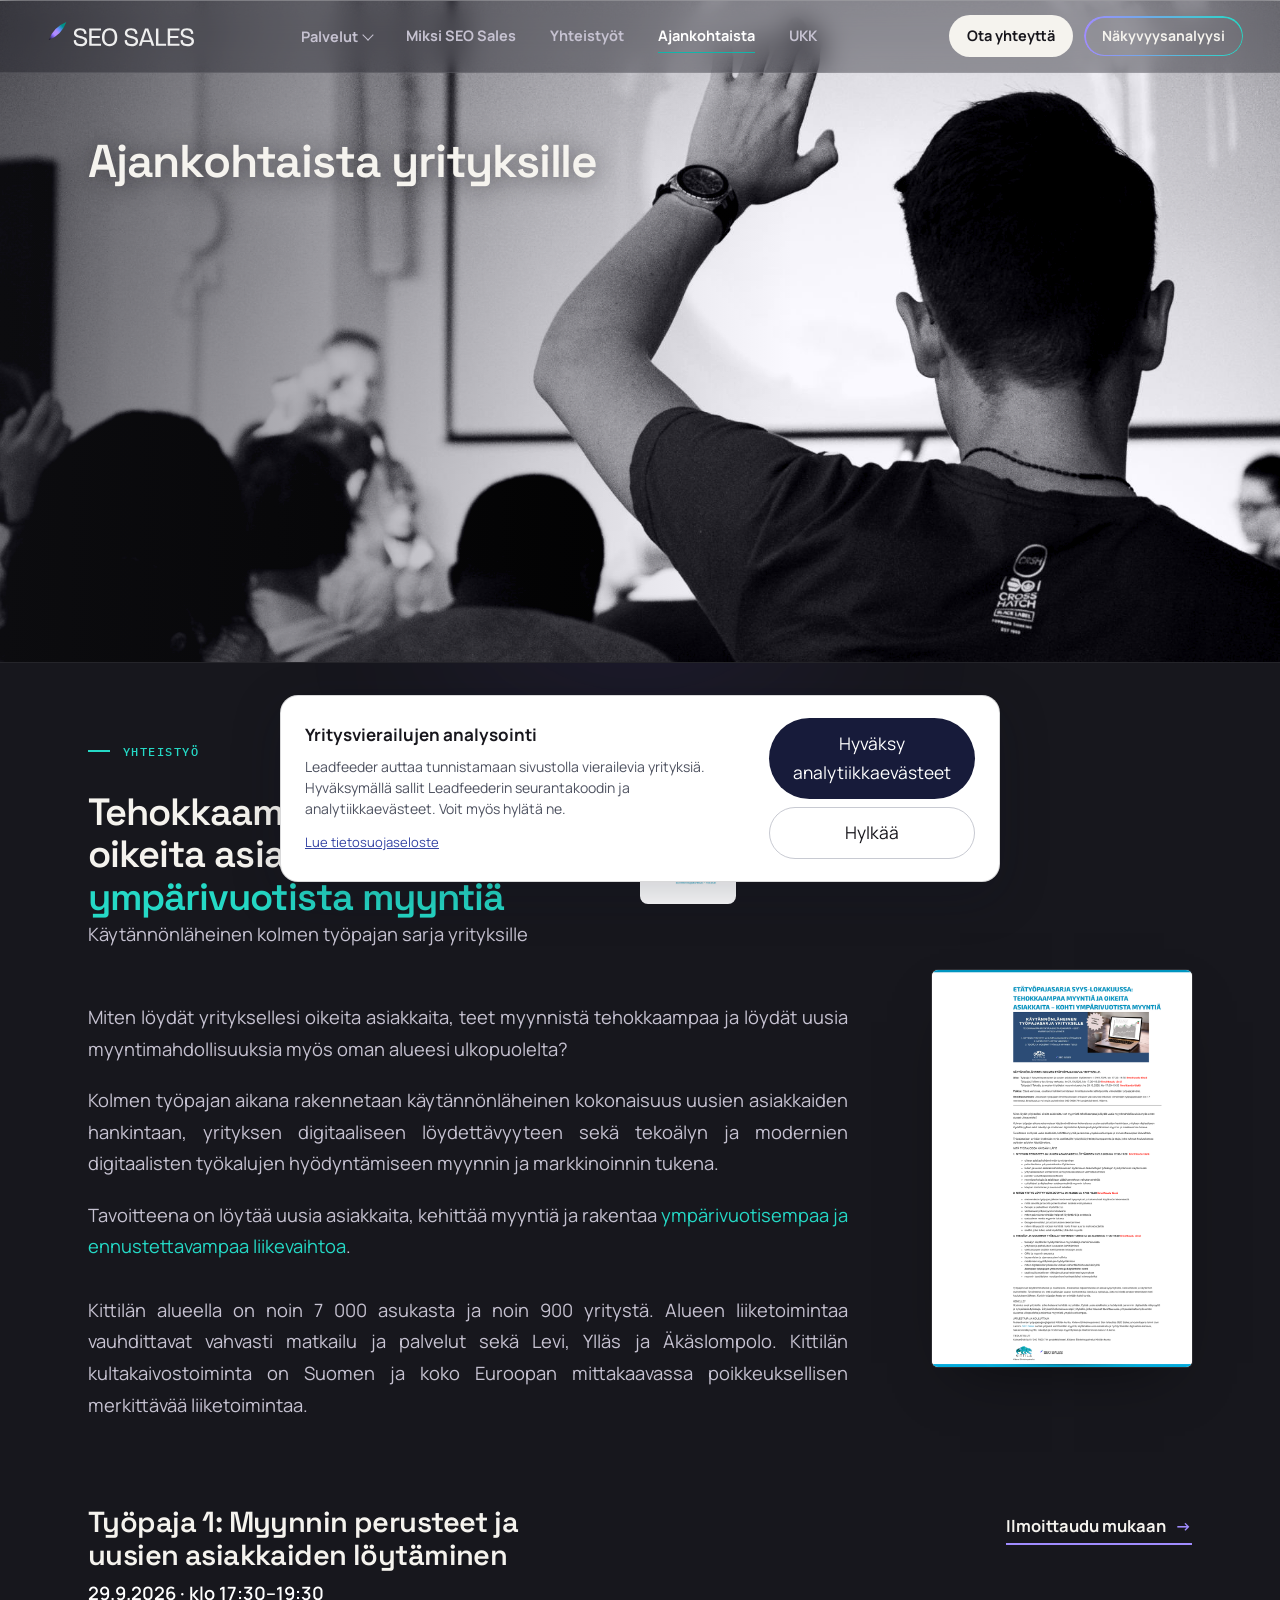
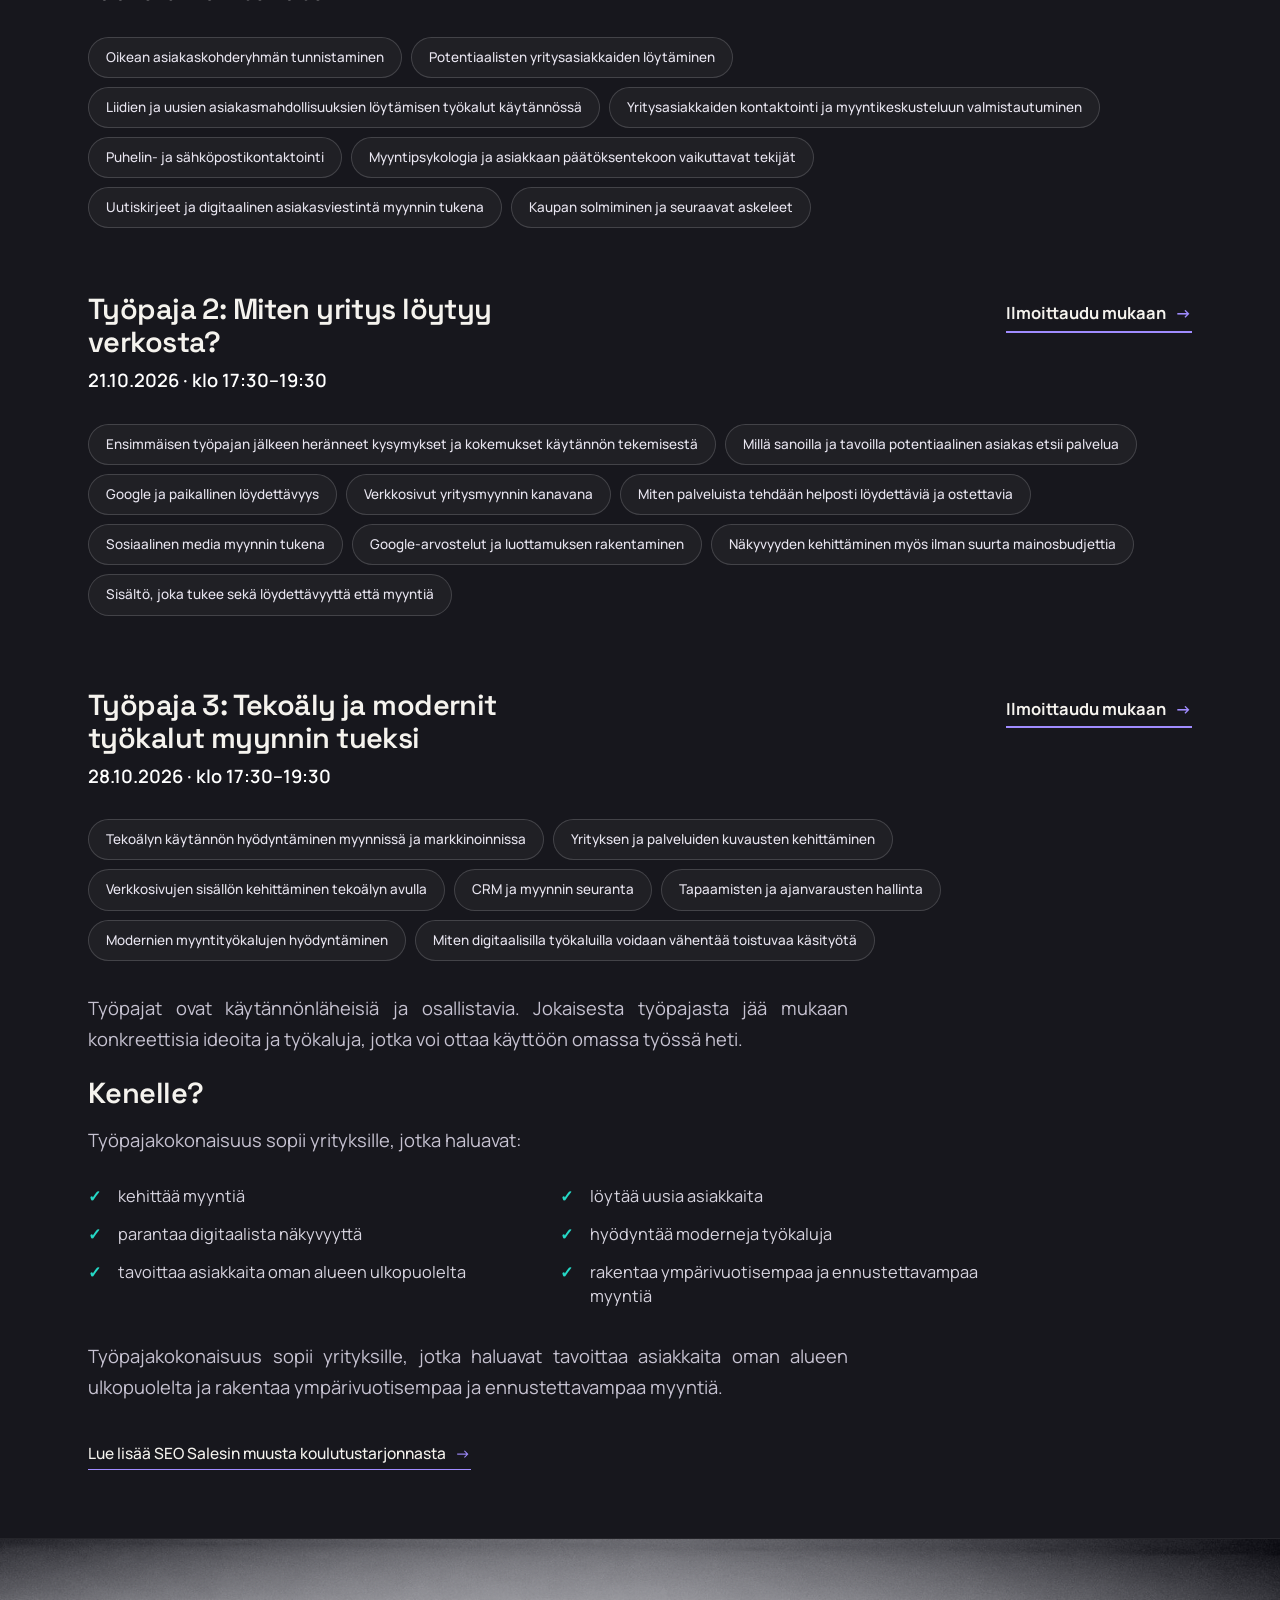
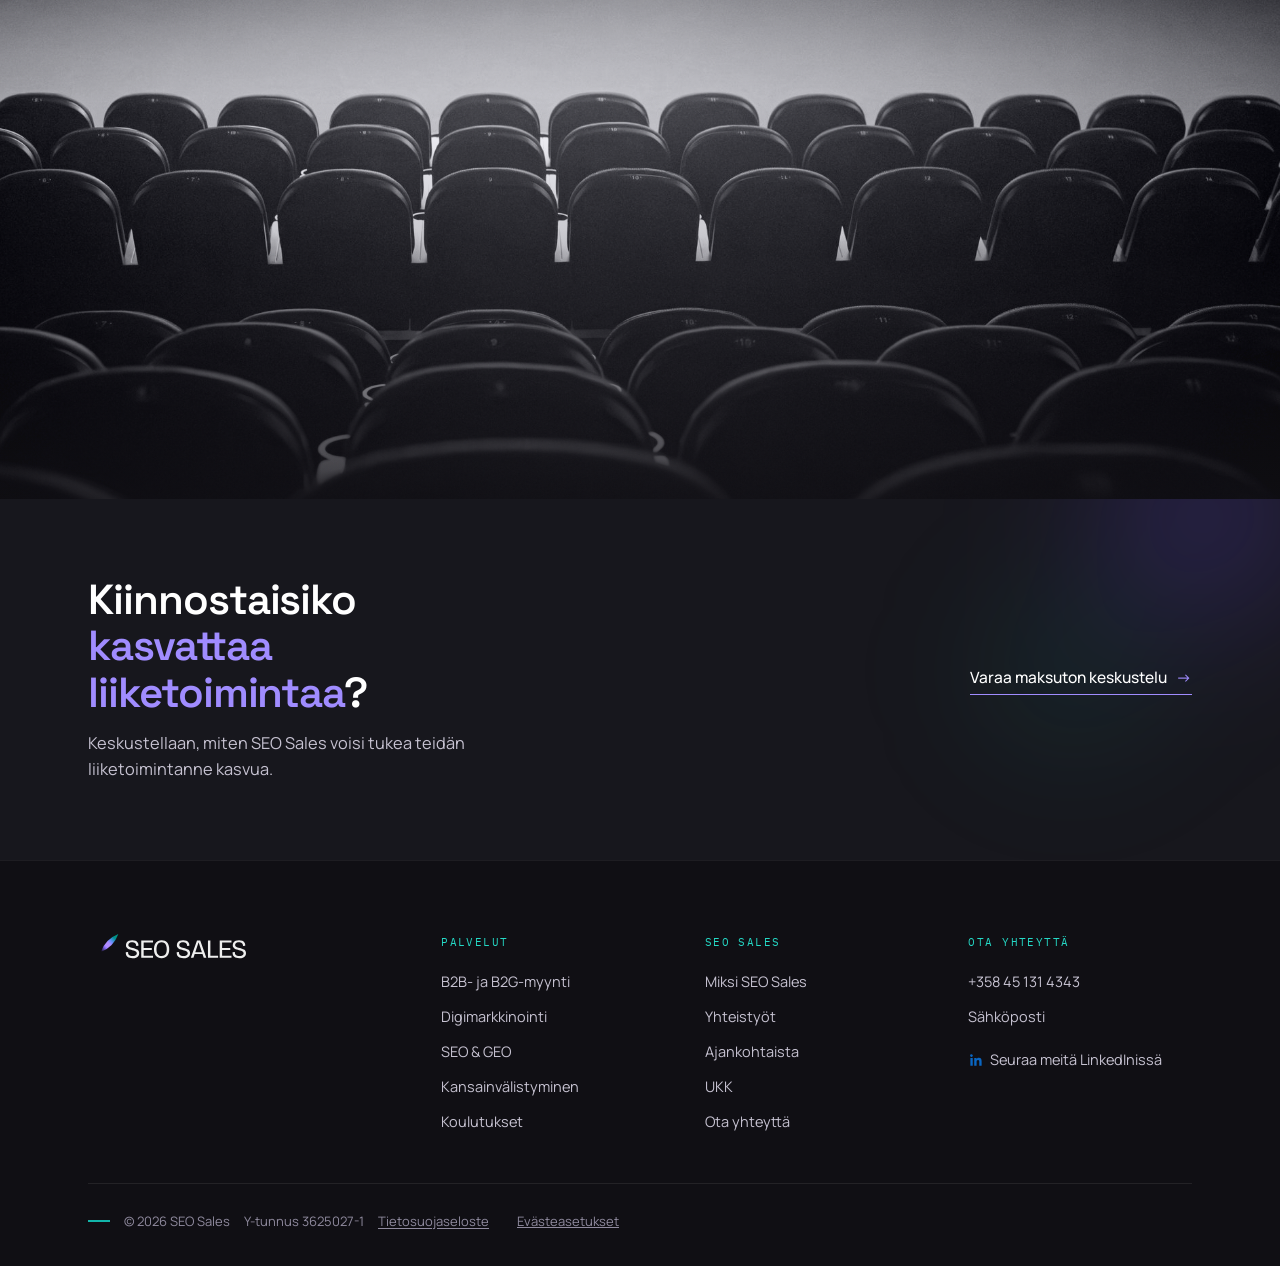
==== ajankohtaista.html @ 5c956f6f "Add Leadfeeder tracking with consent" ====
<!DOCTYPE html>
<html lang="fi">
<head>
<meta charset="UTF-8">
<meta name="trustpilot-one-time-domain-verification-id" content="46264626-d55d-4eb8-880e-04349c40adad"/>
<script async defer src="https://nalloo.com/nalloo.min.js" data-key="6ddf0916e34a0e8b49f6c13c5ade7e4a"></script>
<script async src="https://www.googletagmanager.com/gtag/js?id=G-SJ32DQMVRD"></script>
<script>
  window.dataLayer = window.dataLayer || [];
  function gtag(){dataLayer.push(arguments);}
  gtag('js', new Date());
  gtag('config', 'G-SJ32DQMVRD');
</script>
<meta name="viewport" content="width=device-width, initial-scale=1.0">
<title>Ajankohtaista yrityksille | SEO Sales</title>
<meta name="description" content="Ajankohtaista yrityksille: SEO Salesin koulutukset, yhteistyöt, tapahtumat ja muut yritysten myyntiin ja kasvuun liittyvät aiheet.">
<link rel="canonical" href="https://seosales.fi/ajankohtaista.html">
<link rel="icon" type="image/svg+xml" href="favicon.svg">
<meta property="og:type" content="website">
<meta property="og:site_name" content="SEO Sales">
<meta property="og:locale" content="fi_FI">
<meta property="og:title" content="Ajankohtaista yrityksille | SEO Sales">
<meta property="og:description" content="Ajankohtaista yrityksille: SEO Salesin koulutukset, yhteistyöt, tapahtumat ja muut yritysten myyntiin ja kasvuun liittyvät aiheet.">
<meta property="og:url" content="https://seosales.fi/ajankohtaista.html">
<meta property="og:image" content="https://seosales.fi/seo-sales-og-kuva.png">
<meta name="twitter:card" content="summary_large_image">
<meta name="twitter:title" content="Ajankohtaista yrityksille | SEO Sales">
<meta name="twitter:description" content="Ajankohtaista yrityksille: SEO Salesin koulutukset, yhteistyöt, tapahtumat ja muut yritysten myyntiin ja kasvuun liittyvät aiheet.">
<meta name="twitter:image" content="https://seosales.fi/seo-sales-og-kuva.png">
<script type="application/ld+json">
{"@context":"https://schema.org","@graph":[
{"@type":"ProfessionalService","@id":"https://seosales.fi/#org","name":"SEO Sales","url":"https://seosales.fi/","email":"janio.lammi@gmail.com","telephone":"+358451314343","sameAs":["https://www.linkedin.com/in/lammiconsulting"]},
{"@type":"CollectionPage","url":"https://seosales.fi/ajankohtaista.html","name":"Ajankohtaista"},
{"@type":"BreadcrumbList","itemListElement":[{"@type":"ListItem","position":1,"name":"Etusivu","item":"https://seosales.fi/"},{"@type":"ListItem","position":2,"name":"Ajankohtaista","item":"https://seosales.fi/ajankohtaista.html"}]}
]}
</script>
<link rel="preconnect" href="https://fonts.googleapis.com">
<link rel="preconnect" href="https://fonts.gstatic.com" crossorigin>
<link rel="preload" as="style" href="https://fonts.googleapis.com/css2?family=Space+Grotesk:wght@400;500;600;700&family=Manrope:wght@400;500;600;700&family=IBM+Plex+Mono:wght@400;500&display=swap" onload="this.onload=null;this.rel='stylesheet'">
<noscript><link href="https://fonts.googleapis.com/css2?family=Space+Grotesk:wght@400;500;600;700&family=Manrope:wght@400;500;600;700&family=IBM+Plex+Mono:wght@400;500&display=swap" rel="stylesheet"></noscript>
<link rel="stylesheet" href="styles.css?v=20261022">
<script>document.documentElement.classList.add('js')</script>
</head>
<body class="dark-hero">

<header id="hdr">
  <div class="wrap nav">
    <a href="/" class="logo"><img src="seo-sales-logo.svg" alt="SEO Sales"></a>
    <nav class="nav-links">
      <div class="dropdown">
        <button type="button" aria-haspopup="true">Palvelut <span class="caret" aria-hidden="true"></span></button>
        <div class="dropmenu">
          <a href="b2b-myynti.html">B2B- ja B2G-myynti</a>
          <a href="digimarkkinointi.html">Digimarkkinointi</a>
          <a href="seo-ja-geo.html">SEO &amp; GEO</a>
          <a href="kansainvalistyminen.html">Kansainvälistyminen</a>
          <a href="koulutukset.html">Koulutukset</a>
        </div>
      </div>
      <a href="miksi-seo-sales.html">Miksi SEO Sales</a>
      <a href="yhteistyot.html">Yhteistyöt</a>
      <a href="ajankohtaista.html" class="active">Ajankohtaista</a>
      <a href="ukk.html">UKK</a>
      <a href="yhteys.html">Ota yhteyttä</a>
      <a href="nakyvyysanalyysi.html" class="nav-cta nav-cta--analyysi">Näkyvyysanalyysi</a>
    </nav>
    <button class="menu-btn" aria-label="Valikko" aria-expanded="false"><span></span><span></span><span></span></button>
  </div>
</header>

<section class="hero-band hero-band--full" id="ajankohtaista-hero">
  <div class="band-inner">
    <div class="hero-band-copy">
      <h1 class="reveal d1">Ajankohtaista yrityksille</h1>
    </div>
    <figure class="hero-band-photo reveal d2"><img src="yrityskoulutus.jpg" alt="Ajankohtaista yrityksille — SEO Sales" loading="lazy"></figure>
  </div>
</section>

<section class="svc-body tint" id="kideve">
  <div class="wrap">
    <p class="eyebrow reveal">Yhteistyö</p>
    <div class="kideve-heading-row">
      <div class="kideve-heading-text">
        <h2 class="reveal">Tehokkaampaa myyntiä ja oikeita asiakkaita – kohti <em class="t">ympärivuotista myyntiä</em></h2>
        <p class="reveal intro">Käytännönläheinen kolmen työpajan sarja yrityksille</p>
      </div>
      <a href="https://www.kideve.fi/kideve/ajankohtaista/" target="_blank" rel="noopener"><img src="Kideve_kittila_n_palvelut.jpeg" alt="Kideve Elinkeinopalvelut Kittilä logo" class="kideve-logo-inline"></a>
    </div>
    <div class="kideve-intro-row">
     <div class="kideve-intro-text">
      <p class="reveal mt-32">Miten löydät yrityksellesi oikeita asiakkaita, teet myynnistä tehokkaampaa ja löydät uusia myyntimahdollisuuksia myös oman alueesi ulkopuolelta?</p>
      <p class="reveal">Kolmen työpajan aikana rakennetaan käytännönläheinen kokonaisuus uusien asiakkaiden hankintaan, yrityksen digitaaliseen löydettävyyteen sekä tekoälyn ja modernien digitaalisten työkalujen hyödyntämiseen myynnin ja markkinoinnin tukena.</p>
      <p class="reveal">Tavoitteena on löytää uusia asiakkaita, kehittää myyntiä ja rakentaa <em class="hl t">ympärivuotisempaa ja ennustettavampaa liikevaihtoa</em>.</p>
      <p class="reveal mt-32">Kittilän alueella on noin 7 000 asukasta ja noin 900 yritystä. Alueen liiketoimintaa vauhdittavat vahvasti matkailu ja palvelut sekä Levi, Ylläs ja Äkäslompolo. Kittilän kultakaivostoiminta on Suomen ja koko Euroopan mittakaavassa poikkeuksellisen merkittävää liiketoimintaa.</p>
     </div>
     <figure class="shot kideve-shot reveal">
       <img src="kideve-tyopaja.png" alt="Kideven ja SEO Salesin etätyöpajasarja yrityksille: Tehokkaampaa myyntiä ja oikeita asiakkaita – kohti ympärivuotista myyntiä" loading="lazy" data-zoomable>
     </figure>
    </div>

    <div class="kideve-wp-head reveal pt-64">
      <h3>Työpaja 1: Myynnin perusteet ja uusien asiakkaiden löytäminen</h3>
      <a href="https://www.lyyti.fi/reg/Webinaari_Myynnin_perusteet_ja_uusien_asiakkaiden_loytaminen_0116" target="_blank" rel="noopener" class="ulink kideve-cta">Ilmoittaudu mukaan <span class="arr">→</span></a>
    </div>
    <p class="svc-note kideve-date reveal">29.9.2026 · klo 17:30–19:30</p>
    <div class="chips reveal">
      <span class="chip">Oikean asiakaskohderyhmän tunnistaminen</span>
      <span class="chip">Potentiaalisten yritysasiakkaiden löytäminen</span>
      <span class="chip blue">Liidien ja uusien asiakasmahdollisuuksien löytämisen työkalut käytännössä</span>
      <span class="chip">Yritysasiakkaiden kontaktointi ja myyntikeskusteluun valmistautuminen</span>
      <span class="chip">Puhelin- ja sähköpostikontaktointi</span>
      <span class="chip blue">Myyntipsykologia ja asiakkaan päätöksentekoon vaikuttavat tekijät</span>
      <span class="chip">Uutiskirjeet ja digitaalinen asiakasviestintä myynnin tukena</span>
      <span class="chip">Kaupan solmiminen ja seuraavat askeleet</span>
    </div>

    <div class="kideve-wp-head reveal pt-64">
      <h3>Työpaja 2: Miten yritys löytyy verkosta?</h3>
      <a href="https://www.lyyti.fi/reg/Etatyopaja_Miten_yritys_loytyy_verkosta_ke_21102026_3816" target="_blank" rel="noopener" class="ulink kideve-cta">Ilmoittaudu mukaan <span class="arr">→</span></a>
    </div>
    <p class="svc-note kideve-date reveal">21.10.2026 · klo 17:30–19:30</p>
    <div class="chips reveal">
      <span class="chip">Ensimmäisen työpajan jälkeen heränneet kysymykset ja kokemukset käytännön tekemisestä</span>
      <span class="chip blue">Millä sanoilla ja tavoilla potentiaalinen asiakas etsii palvelua</span>
      <span class="chip">Google ja paikallinen löydettävyys</span>
      <span class="chip">Verkkosivut yritysmyynnin kanavana</span>
      <span class="chip blue">Miten palveluista tehdään helposti löydettäviä ja ostettavia</span>
      <span class="chip">Sosiaalinen media myynnin tukena</span>
      <span class="chip">Google-arvostelut ja luottamuksen rakentaminen</span>
      <span class="chip blue">Näkyvyyden kehittäminen myös ilman suurta mainosbudjettia</span>
      <span class="chip">Sisältö, joka tukee sekä löydettävyyttä että myyntiä</span>
    </div>

    <div class="kideve-wp-head reveal pt-72">
      <h3>Työpaja 3: Tekoäly ja modernit työkalut myynnin tueksi</h3>
      <a href="https://www.lyyti.fi/reg/Etatyopaja_Tekoaly_ja_modernit_tyokalut_myynnin_tueksi_ke_28102026_3792" target="_blank" rel="noopener" class="ulink kideve-cta">Ilmoittaudu mukaan <span class="arr">→</span></a>
    </div>
    <p class="svc-note kideve-date reveal">28.10.2026 · klo 17:30–19:30</p>
    <div class="chips reveal">
      <span class="chip">Tekoälyn käytännön hyödyntäminen myynnissä ja markkinoinnissa</span>
      <span class="chip blue">Yrityksen ja palveluiden kuvausten kehittäminen</span>
      <span class="chip">Verkkosivujen sisällön kehittäminen tekoälyn avulla</span>
      <span class="chip">CRM ja myynnin seuranta</span>
      <span class="chip blue">Tapaamisten ja ajanvarausten hallinta</span>
      <span class="chip">Modernien myyntityökalujen hyödyntäminen</span>
      <span class="chip blue">Miten digitaalisilla työkaluilla voidaan vähentää toistuvaa käsityötä</span>
    </div>

    <p class="reveal mt-32">Työpajat ovat käytännönläheisiä ja osallistavia. Jokaisesta työpajasta jää mukaan konkreettisia ideoita ja työkaluja, jotka voi ottaa käyttöön omassa työssä heti.</p>

    <h3 class="reveal mt-52">Kenelle?</h3>
    <p class="reveal">Työpajakokonaisuus sopii yrityksille, jotka haluavat:</p>
    <ul class="ticklist reveal">
      <li>kehittää myyntiä</li>
      <li>löytää uusia asiakkaita</li>
      <li>parantaa digitaalista näkyvyyttä</li>
      <li>hyödyntää moderneja työkaluja</li>
      <li>tavoittaa asiakkaita oman alueen ulkopuolelta</li>
      <li>rakentaa ympärivuotisempaa ja ennustettavampaa myyntiä</li>
    </ul>
    <p class="reveal mt-32">Työpajakokonaisuus sopii yrityksille, jotka haluavat tavoittaa asiakkaita oman alueen ulkopuolelta ja rakentaa ympärivuotisempaa ja ennustettavampaa myyntiä.</p>
    <a href="koulutukset.html" class="ulink reveal mt-16">Lue lisää SEO Salesin muusta koulutustarjonnasta <span class="arr">→</span></a>
  </div>
</section>

<figure class="photo-wide reveal">
  <img src="seo-koulutus.jpg" alt="Tyhjä auditorio ennen SEO-koulutuksen alkua — osaaminen siirtyy käytäntöön" loading="lazy">
</figure>

<section class="cta-band">
  <div class="wrap inner">
    <div><h2>Kiinnostaisiko <em>kasvattaa liiketoimintaa</em>?</h2><p class="sub">Keskustellaan, miten SEO Sales voisi tukea teidän liiketoimintanne kasvua.</p></div>
    <a href="yhteys.html" class="ulink">Varaa maksuton keskustelu <span class="arr">→</span></a>
  </div>
</section>

<footer>
  <div class="wrap">
    <div class="foot-grid">
      <div class="foot-brand">
        <a href="/" class="logo"><img src="seo-sales-logo.svg" alt="SEO Sales"></a>
      </div>
      <nav class="foot-col foot-col--palvelut" aria-label="Palvelut">
        <div class="foot-h">Palvelut</div>
        <a href="b2b-myynti.html">B2B- ja B2G-myynti</a>
        <a href="digimarkkinointi.html">Digimarkkinointi</a>
        <a href="seo-ja-geo.html">SEO &amp; GEO</a>
        <a href="kansainvalistyminen.html">Kansainvälistyminen</a>
        <a href="koulutukset.html">Koulutukset</a>
      </nav>
      <nav class="foot-col foot-col--brand" aria-label="SEO Sales">
        <div class="foot-h">SEO Sales</div>
        <a href="miksi-seo-sales.html">Miksi SEO Sales</a>
        <a href="yhteistyot.html">Yhteistyöt</a>
        <a href="ajankohtaista.html">Ajankohtaista</a>
        <a href="ukk.html">UKK</a>
        <a href="yhteys.html">Ota yhteyttä</a>
      </nav>
      <div class="foot-col foot-col--contact">
        <div class="foot-h">Ota yhteyttä</div>
        <a href="tel:+358451314343">+358 45 131 4343</a>
        <a href="mailto:janio.lammi@gmail.com">Sähköposti</a>

        <a href="https://www.linkedin.com/company/seo-sales/" target="_blank" rel="noopener" class="foot-linkedin"><svg width="16" height="16" viewBox="0 0 24 24" fill="#0A66C2" aria-hidden="true"><path d="M20.45 20.45h-3.56v-5.57c0-1.33-.02-3.04-1.85-3.04-1.86 0-2.14 1.45-2.14 2.94v5.67H9.34V9h3.41v1.56h.05c.48-.9 1.64-1.85 3.38-1.85 3.6 0 4.27 2.37 4.27 5.46v6.28zM5.34 7.43a2.07 2.07 0 1 1 0-4.13 2.07 2.07 0 0 1 0 4.13zM7.12 20.45H3.56V9h3.56v11.45z"/></svg><span>Seuraa meitä LinkedInissä</span></a>
      </div>
    </div>
    <div class="foot-bottom"><span class="foot-tick" aria-hidden="true"></span><span>© 2026 SEO Sales</span><span>Y-tunnus 3625027-1</span><a href="tietosuojaseloste.html" class="foot-privacy">Tietosuojaseloste</a></div>
  </div>
</footer>

<script src="script.js?v=20261015"></script>
<script src="leadfeeder-consent.js?v=20261106"></script>
</body>
</html>
---- styles.css ----
:root{
  /* Brand Direction v0.2: yksi vaalea tausta (valkoinen), tummat charcoal-osiot,
     violetti + turkoosi korosteet, koralli vain pienissä yksityiskohdissa */
  --navy:#17161C;
  --ink-2:#26252D;
  --text:#34333C;
  --muted:#807F88;
  --text-on-dark:#C6C2D1;
  --bg:#FFFFFF;
  --paper:#F5F5F7;
  --line:#E8E8EC;
  --line-2:#D8D8DE;
  --violet:#6D4AFF;
  --violet-dark:#5232E0;
  --violet-bright:#A08CFF;
  /* --turq = ohuet viivat ja bulletit vaalealla taustalla,
     --turq-dark = turkoosi teksti vaalealla, --turq-bright = aksentti tummilla */
  --turq:#12B5AA;
  --turq-dark:#0C847C;
  --turq-bright:#25D9C6;
  --coral:#FF6A5A;
  --charcoal:#17171D;
  --charcoal-2:#1B1C23;
  --charcoal-3:#100F14;
  --display:"Space Grotesk","Manrope",-apple-system,BlinkMacSystemFont,"Segoe UI",Roboto,Helvetica,Arial,sans-serif;
  --sans:"Manrope",-apple-system,BlinkMacSystemFont,"Segoe UI",Roboto,Helvetica,Arial,sans-serif;
  --mono:"IBM Plex Mono",ui-monospace,SFMono-Regular,Menlo,monospace;
  /* Leipätekstin kokoskaala — kaikki +2 % aiempaan (15 / 16 / 16.5 / 17 / 18px) */
  --fs-body-xs:15.35px;
  --fs-body-sm:16.35px;
  --fs-body-md:16.85px;
  --fs-body:17.35px;
  --fs-body-lg:18.35px;
  /* Radius scale: sm = buttons/inputs, md = cards, lg = panels */
  --r-sm:8px;--r-md:14px;--r-lg:18px;
}
*{box-sizing:border-box;margin:0;padding:0}
html{scroll-behavior:smooth}
body{
  font-family:var(--sans);color:var(--text);background:var(--bg);
  font-size:var(--fs-body);line-height:1.72;-webkit-font-smoothing:antialiased;font-weight:400;
  text-rendering:optimizeLegibility;
}
h1,h2,h3,h4{font-family:var(--display);color:var(--navy);font-weight:600;line-height:1.08;letter-spacing:-.025em;font-optical-sizing:auto}
h1 em,h2 em,h3 em{font-style:normal;font-weight:600;color:var(--violet-dark)}
/* Korostuslogiikka: em = kasvu ja strategiset käsitteet (violetti),
   em.t = myynti, liikevaihto ja tulos (turkoosi). Aksenttia ei sidota sanaan "SEO". */
h1 em.t,h2 em.t,h3 em.t{color:var(--turq-dark)}
.hero--dark h1 em.t,.cta-band h2 em.t,section.tint h2 em.t,section.tint h3 em.t{color:var(--turq-bright)}
/* Sama korostus leipätekstissä ja listoissa: .hl = violetti, .hl.t = turkoosi */
.hl{font-style:normal;color:var(--violet-dark)}
.hl.t{color:var(--turq-dark)}
section.tint .hl,.cta-band .hl,.hero--dark .hl{color:var(--violet-bright)}
section.tint .hl.t,.cta-band .hl.t,.hero--dark .hl.t{color:var(--turq-bright)}
a{color:var(--navy);text-decoration:none}
::selection{background:rgba(108,77,246,.18)}
.wrap{max-width:1200px;margin:0 auto;padding:0 48px}

.ulink{display:inline-flex;align-items:center;white-space:nowrap;width:fit-content;color:var(--navy);font-weight:500;font-size:15.5px;border-bottom:1.5px solid var(--violet);padding-bottom:3px;transition:color .2s,border-color .2s}
.ulink:hover{color:var(--violet-dark)}
.ulink .arr{display:inline-block;color:var(--violet);margin-left:9px;transition:transform .25s ease}
.ulink:hover .arr{transform:translateX(5px)}
.ulink.blue{border-color:var(--turq)}
.ulink.blue .arr{color:var(--turq)}
.ulink.blue:hover{color:var(--turq-dark)}

/* Sivunvaihdon pehmeä siirtymä */
.js body{animation:pageIn .5s cubic-bezier(.2,.7,.2,1)}
@keyframes pageIn{from{opacity:0}to{opacity:1}}

/* Header + nav */
header{position:sticky;top:0;z-index:60;background:rgba(255,255,255,0);backdrop-filter:blur(0px);transition:background .38s ease,backdrop-filter .38s ease,box-shadow .38s ease,border-color .38s ease;border-bottom:1px solid transparent}
header.stuck{background:rgba(255,255,255,.74);backdrop-filter:blur(22px) saturate(1.7);border-bottom-color:transparent;box-shadow:0 1px 0 rgba(23,22,28,.05),0 10px 34px -26px rgba(23,22,28,.5)}
.nav{display:flex;align-items:center;justify-content:space-between;height:72px;gap:24px;transition:height .38s cubic-bezier(.2,.7,.2,1)}
header.stuck .nav{height:56px}
.logo{display:inline-flex;align-items:baseline;gap:8px;font-family:var(--display);font-weight:600;color:var(--navy);font-size:20px;letter-spacing:.06em;text-transform:uppercase;white-space:nowrap;line-height:1}
.logo b{font-weight:700;font-size:27px;letter-spacing:.01em;line-height:1;background:linear-gradient(135deg,var(--violet) 20%,var(--violet-dark) 55%,var(--turq-dark));-webkit-background-clip:text;background-clip:text;-webkit-text-fill-color:transparent;color:var(--violet-dark);filter:drop-shadow(0 1.5px 1.5px rgba(82,50,224,.18));transition:filter .25s ease}
.logo:hover b{filter:drop-shadow(0 2px 5px rgba(108,77,246,.4))}
.logo img{height:30px;width:auto;display:block;transition:height .38s cubic-bezier(.2,.7,.2,1),filter .3s,opacity .2s}
header.stuck .logo img{height:25px}
.logo:hover img{opacity:.85}
/* Logon merkissä on violetti #7C6DC4: pelkkä invert kääntäisi sen oliivinvihreäksi.
   hue-rotate palauttaa sen vaaleaksi violetiksi (#8E7FD6), teksti muuttuu valkoiseksi. */
.dark-hero header .logo img{filter:invert(1) hue-rotate(180deg)}
footer .logo img{height:30px}
.nav-links{display:flex;gap:4px;align-items:center}
.nav-links>a,.dropdown>button{color:var(--text);font-size:14.5px;font-family:var(--sans);font-weight:700;background:none;border:0;cursor:pointer;transition:color .2s,background .25s ease;padding:9px 15px;border-radius:999px;white-space:nowrap}
.nav-links>a:not(.nav-cta):hover,.dropdown>button:hover{background:rgba(23,22,28,.055)}
.nav-links>a:hover,.dropdown>button:hover,.nav-links>a.active,.dropdown.active>button{color:var(--navy)}
.nav-cta{font-family:var(--mono);font-size:11.5px;letter-spacing:.07em;text-transform:uppercase;border:1px solid var(--line-2)!important;border-radius:999px;padding:11px 20px!important;margin-left:10px;color:var(--navy)!important;transition:border-color .25s,background .25s,color .25s,transform .3s cubic-bezier(.2,.7,.2,1),box-shadow .3s!important}
.nav-cta:hover{border-color:var(--navy)!important;background:var(--navy)!important;color:#fff!important;transform:translateY(-1px);box-shadow:0 10px 22px -14px rgba(23,22,28,.7)}

/* Dropdown */
.dropdown{position:relative}
.dropdown>button{display:inline-flex;align-items:center;gap:6px}
.dropdown>button .caret{width:8px;height:8px;border-right:1.5px solid currentColor;border-bottom:1.5px solid currentColor;transform:rotate(45deg);margin-top:-3px;transition:transform .2s}
.dropdown.open>button .caret{transform:rotate(-135deg);margin-top:2px}
.dropmenu{position:absolute;top:calc(100% + 8px);left:0;transform:translateY(8px) scale(.985);min-width:280px;background:var(--bg);border:1px solid var(--line);border-radius:var(--r-md);padding:8px;box-shadow:0 24px 60px -24px rgba(23,22,28,.28),0 2px 8px rgba(23,22,28,.04);opacity:0;visibility:hidden;transition:opacity .26s cubic-bezier(.2,.7,.2,1),transform .26s cubic-bezier(.2,.7,.2,1),visibility .26s}
.dropmenu::before{content:"";position:absolute;left:0;right:0;top:-16px;height:16px}
.dropdown:hover .dropmenu,.dropdown.open .dropmenu{opacity:1;visibility:visible;transform:translateY(0) scale(1)}
.dropmenu a{display:block;padding:11px 14px;border-radius:10px;color:var(--navy);font-size:15px;transition:background .18s,padding-left .18s}
.dropmenu a:hover{padding-left:18px}
.dropmenu a small{display:block;color:var(--muted);font-size:13px;font-weight:400;margin-top:2px}
.dropmenu a:hover,.dropmenu a.active{background:var(--paper)}
.menu-btn{display:none;background:none;border:none;font-size:24px;color:var(--navy);cursor:pointer;line-height:1}

section{padding:68px 0}
#home-steps{padding:30px 0}
.eyebrow{display:inline-flex;align-items:flex-start;gap:13px;font-family:var(--mono);font-size:12px;font-weight:500;letter-spacing:.12em;text-transform:uppercase;color:var(--turq-dark);margin-bottom:30px;line-height:1.5}
.eyebrow::before{content:"";width:22px;height:1.5px;background:var(--turq);flex:none;margin-top:.62em}
.eyebrow .ix{color:var(--turq-dark);letter-spacing:.06em}
.lede{font-size:var(--fs-body-xs);color:var(--muted);max-width:640px}
.rule{height:1px;background:var(--line);border:0;max-width:1200px;margin:0 auto}

/* Scroll progress bar (left) */
.scrollprogress{position:fixed;top:0;left:0;bottom:0;width:2px;background:transparent;z-index:40}
.scrollprogress span{display:block;width:100%;height:0;background:linear-gradient(180deg,var(--violet),var(--turq))}

/* Reveal */
.reveal-ready .reveal{opacity:0;transform:translateY(14px);transition:opacity .65s cubic-bezier(.2,.7,.2,1),transform .65s cubic-bezier(.2,.7,.2,1)}
.reveal-ready .reveal.in{opacity:1;transform:none}
.reveal-ready .reveal.d1{transition-delay:.06s}
.reveal-ready .reveal.d2{transition-delay:.12s}
.reveal-ready .reveal.d3{transition-delay:.18s}

/* Hero (home) */
.hero{padding:14px 0 52px;position:relative;overflow:hidden}
@media(min-width:861px){.hero{min-height:85.8vh;display:flex;align-items:center}.hero .wrap{width:100%}}
.hero .wrap{position:relative;z-index:1}
.hero h1{font-size:clamp(42px,5.6vw,66px);max-width:24ch;letter-spacing:-.03em;margin-bottom:34px;line-height:1.06}
.hero p:not(.eyebrow){font-size:clamp(17px,1.7vw,20px);max-width:680px;margin-bottom:22px;line-height:1.65}
.hero p.hero-q:not(.eyebrow){font-size:21px;line-height:1.7;font-weight:500;color:#F0EEF5}
.hero-q--light{color:var(--navy)!important;font-family:var(--display);font-weight:600;font-size:19px!important;line-height:1.4!important;margin-bottom:18px}
.miksi-q-block .hero-q--light{margin-bottom:12px}
.miksi-q-block .hero-q--light:last-child{margin-bottom:0}
.hero-q--prominent{font-family:var(--display);font-size:28px!important;font-weight:600!important;line-height:1.4!important;color:#F5F3EE!important;max-width:20ch}
.hero p.sub2{font-size:var(--fs-body-md);color:var(--ink-2);max-width:660px;margin-bottom:44px}
.hero .actions{display:flex;gap:34px;align-items:center;flex-wrap:wrap}
.hero .secondary{color:var(--muted);font-size:15px;transition:color .2s}
.hero .secondary:hover{color:var(--navy)}
.hero-grid{display:block}
.hero-top{display:flex;justify-content:space-between;align-items:flex-start;gap:48px}
.hero-copy{padding-top:30px;max-width:1050px}
.hero h1.hero-title{margin-bottom:0;font-size:clamp(32px,4.1vw,46px);line-height:1.12}
.hero-title .w{display:inline-block}
.js .hero-title .w{opacity:0;transform:translateY(.42em);animation:wordIn .68s cubic-bezier(.2,.7,.2,1) forwards}
.js .hero-title .w:nth-child(1){animation-delay:.10s}
.js .hero-title .w:nth-child(2){animation-delay:.17s}
.js .hero-title .w:nth-child(3){animation-delay:.24s}
.js .hero-title .w:nth-child(4){animation-delay:.31s}
.js .hero-title .w:nth-child(5){animation-delay:.38s}
.js .hero-title .w:nth-child(6){animation-delay:.45s}
.js .hero-title .w:nth-child(7){animation-delay:.52s}
.js .hero-title .w:nth-child(8){animation-delay:.59s}
.js .hero-title .w:nth-child(9){animation-delay:.66s}
/* Body copy spreads to the full width below the heading (the "horizontal stroke") */
.hero-body-full{margin-top:26px;max-width:800px}
.hero-q{position:relative;padding-left:20px;font-weight:500}
.hero-q strong{font-weight:500}
.hero-q::before{content:"";position:absolute;left:0;top:0.6em;width:6px;height:6px;border-radius:50%}
.hero-q--turq::before{background:var(--turq-bright)}
.hero-q--violet::before{background:var(--violet-bright)}
.hero-body-full p:not(.eyebrow){max-width:800px}
.hero-body-full .actions{margin-top:12px}
@keyframes wordIn{to{opacity:1;transform:none}}

/* Hero motif — growth animation (canvas), integrated into the dark hero */
.hero-anim{
  width:min(48vw,680px);aspect-ratio:1/1;position:relative;
  margin:-56px -90px -56px 0;
  -webkit-mask-image:radial-gradient(closest-side at 50% 50%,#000 55%,transparent 96%);
  mask-image:radial-gradient(closest-side at 50% 50%,#000 55%,transparent 96%);
}
.hero-anim canvas{display:block;width:100%;height:100%}

/* Dark hero */
.hero--dark{background:radial-gradient(120% 90% at 42% 66%,var(--charcoal-2) 0%,var(--charcoal-3) 68%)}
.hero--dark h1{color:#F5F3EE}

/* Full-bleed background video hero */
.hero--video{position:relative;isolation:isolate;padding:32px 0 64px;display:flex;align-items:center}
.hero--video>.wrap{position:relative;z-index:2;width:100%}
.hero-video{position:absolute;inset:0;z-index:0;overflow:hidden;background:var(--charcoal-3)}
.hero-video video{position:absolute;inset:0;width:100%;height:100%;object-fit:cover;object-position:50% 22%;display:block;
  transform:scale(1.04);opacity:1;transition:opacity 1.4s linear;will-change:opacity}
.hero-video video.off{opacity:0}
.hero-video-desat{position:absolute;inset:0;pointer-events:none;z-index:1;mix-blend-mode:saturation;
  background:linear-gradient(to right, rgba(128,128,128,0) 0%, rgba(128,128,128,0) 64%, rgba(128,128,128,.9) 86%, rgba(128,128,128,.9) 100%)}
.hero-video-veil{position:absolute;inset:0;z-index:2;
  /* Pystysuunnan verho pitää pohjan tummempana siitä alkaen, missä leipäteksti
     ja napit ovat videon päällä — otsikon kohdalla kirkkaus säilyy ennallaan. */
  background:linear-gradient(180deg,rgba(23,23,29,.56) 0%,rgba(23,23,29,.30) 34%,rgba(23,23,29,.46) 58%,rgba(23,23,29,.60) 100%),
             linear-gradient(90deg,rgba(23,23,29,.56) 0%,rgba(23,23,29,.08) 62%,rgba(23,23,29,.26) 100%)}
/* Hologrammimainen digitaalinen valo hero-videon oikeassa reunassa — orgaaninen, ei geometrinen,
   häivytetty pehmeästi kohti keskustaa, ei koskaan tekstialueen puolelle. */
.hero-video::after{
  content:"";position:absolute;top:0;right:0;bottom:0;width:min(34vw,520px);pointer-events:none;z-index:3;
  background:
    radial-gradient(ellipse 65% 55% at 100% 40%, rgba(37,217,198,.60) 0%, transparent 60%),
    radial-gradient(ellipse 80% 70% at 86% 62%, rgba(160,140,255,.40) 0%, transparent 65%),
    radial-gradient(ellipse 60% 50% at 96% 82%, rgba(109,74,255,.30) 0%, transparent 62%);
  mix-blend-mode:screen;
  -webkit-mask-image:linear-gradient(to left, #000 0%, #000 30%, transparent 90%);
  mask-image:linear-gradient(to left, #000 0%, #000 30%, transparent 90%);
  animation:holoDrift 20s ease-in-out infinite alternate;
}
@keyframes holoDrift{0%{opacity:.78;transform:translateX(0)}100%{opacity:1;transform:translateX(-2.5%)}}
@media(max-width:860px){.hero-video::after{display:none}}
.hero--video .hero-copy{padding-top:0;max-width:1050px}
.hero--video .hero-title{text-shadow:0 2px 34px rgba(0,0,0,.5)}
.hero--video .hero-copy p{text-shadow:0 1px 18px rgba(0,0,0,.45)}
.hero--video .hero-body-full p{color:#E4E1EC;text-shadow:0 1px 18px rgba(0,0,0,.5)}
@media(prefers-reduced-motion:reduce){.hero-video video{display:none}}

/* (ambient background video removed — CTA bands are clean charcoal) */
.hero--dark h1 em{color:var(--violet-bright)}
.hero--dark p:not(.eyebrow){color:var(--text-on-dark)}
.hero--dark p.sub2{color:#A9A4B8}
.hero--dark .eyebrow{color:var(--turq-bright)}
.hero--dark .eyebrow::before{background:var(--turq-bright)}
.hero--dark .chip{color:#E8E5F0;background:rgba(255,255,255,.04);border-color:rgba(255,255,255,.16)}
.hero--dark .chip:hover{border-color:var(--violet-bright);color:var(--violet-bright)}
.hero--dark .ulink{color:#F5F3EE;border-color:var(--violet-bright)}
.hero--dark .ulink:hover{color:var(--violet-bright)}
.hero--dark .ulink .arr{color:var(--violet-bright)}
.hero-body-full .ulink{color:#C6C2D1;border-color:rgba(198,194,209,.5)}
.hero-body-full .ulink:hover{color:#F5F3EE}
.hero--dark .secondary{color:#8F8A9E}
.hero--dark .secondary:hover{color:#F5F3EE}
.hero--dark ::selection{background:rgba(160,140,255,.3)}

/* Light header text while it floats over the dark hero — sama lasityyli myös vieritettynä,
   vain matalampana. Vieritettynä alpha on korkeampi, koska takana on vaalea sisältö. */
.dark-hero header{background:rgba(23,23,29,.38);backdrop-filter:blur(14px) saturate(1.2);-webkit-backdrop-filter:blur(14px) saturate(1.2);border-bottom-color:rgba(255,255,255,.09)}
.dark-hero header.stuck{background:rgba(23,23,29,.84);backdrop-filter:blur(20px) saturate(1.3);-webkit-backdrop-filter:blur(20px) saturate(1.3);border-bottom-color:rgba(255,255,255,.08);box-shadow:0 14px 40px -30px rgba(0,0,0,.8)}
@supports not (backdrop-filter: blur(2px)){
  .dark-hero header{background:rgba(23,23,29,.72)}
  .dark-hero header.stuck{background:rgba(23,23,29,.95)}
}
/* Tumman heron sivuilla hero alkaa sivun ylälaidasta ja palkki kelluu sen päällä,
   jolloin lasisumennuksen takana on kuva eikä valkoinen sivupohja. */
.dark-hero .hero--video{margin-top:-72px;padding-top:104px}
.dark-hero .hero-band{margin-top:-72px}
.dark-hero .hero-band-copy{padding-top:136px}
.dark-hero .hero-band--full .hero-band-photo{height:calc(clamp(460px,52vw,620px) + 72px)}
#ajankohtaista-hero.hero-band--full .hero-band-photo{height:calc(clamp(500px,46vw,640px) + 72px)}
@media(max-width:860px){
  .dark-hero .hero-band-copy{padding-top:128px}
}
.dark-hero header .logo{color:#F5F3EE}
.dark-hero header .nav-links>a:hover,.dark-hero header .dropdown>button:hover{background:rgba(255,255,255,.09)}
.dark-hero header .nav-links>a,.dark-hero header .dropdown>button{color:#C6C2D1}
.dark-hero header .nav-links>a:hover,.dark-hero header .dropdown>button:hover,.dark-hero header .nav-links>a.active{color:#fff}
.dark-hero header .menu-btn{color:#F5F3EE}
.dark-hero header:not(.stuck) .nav-cta:hover{background:#F5F3EE!important;color:#17161C!important;border-color:#F5F3EE!important}

/* Hero motif — "ranked results" panel (on-brand, premium) */
.hero-motif{position:relative;display:flex;justify-content:flex-end;flex:0 0 auto}
.hero-top .hero-anim{width:min(46vw,640px);margin:-30px 0 -40px -40px}
.hero-panel{
  width:100%;max-width:380px;background:rgba(255,255,255,.62);
  border:1px solid rgba(255,255,255,.85);border-radius:var(--r-lg);
  padding:24px 24px 26px;position:relative;overflow:hidden;
  backdrop-filter:blur(18px) saturate(1.15);-webkit-backdrop-filter:blur(18px) saturate(1.15);
  box-shadow:0 1px 0 rgba(23,22,28,.02),0 34px 70px -32px rgba(23,22,28,.22);
}
.hp-top{display:flex;align-items:center;gap:9px;padding-bottom:18px;margin-bottom:20px;border-bottom:1px solid var(--line)}
.hp-dot{width:7px;height:7px;border-radius:50%;background:var(--coral);box-shadow:0 0 0 4px rgba(255,106,90,.16)}
.hp-label{font-family:var(--mono);font-size:11px;letter-spacing:.13em;text-transform:uppercase;color:var(--muted)}
.hp-q{margin-left:auto;font-family:var(--mono);font-size:11px;color:var(--line-2)}
.hp-rows{display:flex;flex-direction:column;gap:13px}
.hp-row{display:flex;align-items:center;gap:14px}
.hp-rank{font-family:var(--mono);font-size:12px;color:var(--muted);width:18px;flex:none;letter-spacing:.02em}
.hp-favi{flex:none;width:15px;height:15px;border-radius:4px;background:var(--paper)}
.hp-favi.on{background:rgba(108,77,246,.2)}
.hp-bar{height:9px;border-radius:5px;background:var(--paper);flex:1}
.hp-meta{flex:none;width:34px;height:9px;border-radius:5px;background:var(--paper)}
.hp-row.top .hp-rank{color:var(--violet-dark)}
.hp-row.top .hp-bar{background:linear-gradient(90deg,var(--violet),var(--violet-bright));position:relative;overflow:hidden}
.hp-row.top .hp-bar::after{content:"";position:absolute;top:0;left:0;width:42%;height:100%;
  background:linear-gradient(90deg,transparent,rgba(255,255,255,.55),transparent);
  transform:translateX(-160%);animation:hpSheen 4.6s cubic-bezier(.5,0,.5,1) infinite}
@keyframes hpSheen{0%{transform:translateX(-160%)}55%{transform:translateX(320%)}100%{transform:translateX(320%)}}
.hp-row.top{padding:11px 12px;margin:-11px -12px;border-radius:11px;background:rgba(108,77,246,.06)}
.hp-tag{margin-left:auto;font-family:var(--mono);font-size:10px;letter-spacing:.08em;text-transform:uppercase;color:var(--turq-dark);flex:none;font-weight:500}
.hp-foot{display:flex;flex-wrap:wrap;gap:7px;margin-top:24px;padding-top:18px;border-top:1px solid var(--line)}
.hp-ch{font-family:var(--mono);font-size:10px;letter-spacing:.07em;text-transform:uppercase;color:var(--muted);border:1px solid var(--line);border-radius:999px;padding:5px 11px;line-height:1}
.hp-ch.on{color:var(--turq-dark);border-color:rgba(18,181,170,.4);background:rgba(18,181,170,.06)}
.hp-scan{position:absolute;left:0;right:0;top:0;height:64px;pointer-events:none;
  background:linear-gradient(180deg,rgba(108,77,246,.10),transparent);
  animation:hpScan 4.6s cubic-bezier(.5,0,.5,1) infinite}
@keyframes hpScan{0%{transform:translateY(-64px);opacity:0}18%{opacity:1}82%{opacity:1}100%{transform:translateY(360px);opacity:0}}

/* Page hero (inner pages) */
.page-hero{padding:20px 0 48px;position:relative;overflow:hidden}
.page-hero .wrap{position:relative;z-index:1}
.page-hero h1{font-size:clamp(32px,4.1vw,46px);max-width:19ch;letter-spacing:-.026em;margin-bottom:26px;line-height:1.07}
.page-hero p.intro{font-size:clamp(18px,2vw,21px);max-width:760px;line-height:1.6;margin-bottom:26px}
#kv-intro .wrap>p{max-width:820px;line-height:1.6}
.page-hero .wrap>p{margin-bottom:18px}

/* Page hero with paired image (unified hero composition) */
.page-hero--split{padding:0 0 88px}
.page-hero--split .split{align-items:flex-start}
.page-hero--split .split-text{padding-top:32px}
.page-hero--split .split-text p{margin-bottom:18px}
.page-hero--split .split-text p.intro{margin-bottom:26px}
.page-hero--split .split-text h2{margin-top:8px;margin-bottom:18px}
.page-hero--split .photo-side{margin-top:32px;height:min(640px,72vh)}
/* Turquoise anchor tick — ties the hero image to the text's visual vocabulary */
.photo-side figcaption{position:absolute;left:0;bottom:0;width:46px;height:3px;background:var(--turq);z-index:2}
.page-hero--split .photo-side img{min-height:0;height:100%}
.page-hero--split h1{margin-bottom:22px;font-size:clamp(30px,3.6vw,44px);position:relative;z-index:2;margin-right:-96px}
@media(max-width:1200px){.page-hero--split h1{margin-right:0}}

/* Magazine wrap — image floats inside the text column, copy wraps around it
   on the sides and continues underneath (true editorial text-around-image). */
.page-hero--mag{padding:0 0 76px}
.page-hero--mag .wrap::after{content:"";display:block;clear:both}
.page-hero--mag h1{max-width:none;margin-bottom:20px;font-size:clamp(34px,4.6vw,54px);line-height:1.1;padding-top:28px;position:relative;z-index:1}
.page-hero--mag p.intro{max-width:none;margin-bottom:6px}
.page-hero--mag p{max-width:none}
.page-hero--mag .photo-float{float:right;width:min(46%,480px);margin:0 min(-48px,calc((100vw - 1104px) / -2)) 26px 44px;shape-margin:22px;background:var(--navy)}
.page-hero--mag .photo-float.left{float:left;margin:0 44px 26px min(-48px,calc((100vw - 1104px) / -2))}
/* Caption ties the hero image to the text's visual vocabulary (mono label + turq dash) */
.photo-float figcaption{display:flex;align-items:flex-start;gap:13px;font-family:var(--mono);font-size:11px;letter-spacing:.12em;text-transform:uppercase;color:var(--muted);margin-top:14px;line-height:1.5}
.photo-float figcaption::before{content:"";width:22px;height:1.5px;background:var(--turq);flex:none;margin-top:.62em}
.page-hero--mag .photo-float.left figcaption{justify-content:flex-end;text-align:right;padding-right:4px}
.page-hero--mag .photo-float img{display:block;width:100%;height:auto;aspect-ratio:4/5;object-fit:cover;vertical-align:bottom;filter:grayscale(.82) contrast(1.06) brightness(.98) saturate(1.12)}
.page-hero--mag .chips{clear:none}
@media(max-width:760px){
  .page-hero--mag .photo-float,.page-hero--mag .photo-float.left{float:none;width:100%;margin:18px 0 22px;aspect-ratio:4/3}
  .page-hero--mag h1{padding-top:0}
  .page-hero--mag p,.page-hero--mag p.intro{max-width:none}
}

/* Stats */
.stats{position:relative;display:grid;grid-template-columns:repeat(3,1fr);gap:40px;padding:44px 0;border-top:1px solid var(--line);border-bottom:1px solid var(--line)}
.cmark{position:absolute;font-family:var(--mono);color:var(--coral);font-size:15px;line-height:1}
.cmark.tl{top:-8px;left:-7px}
.cmark.tr{top:-8px;right:-7px}
.cmark.bl{bottom:-8px;left:-7px}
.cmark.br{bottom:-8px;right:-7px}
.stat .num{font-family:var(--mono);font-weight:500;font-size:clamp(34px,4.4vw,50px);color:var(--navy);line-height:1;letter-spacing:-.03em}
.stat .num .suf{font-size:.55em;color:var(--turq-dark)}
.stat .lbl{font-size:13.5px;color:var(--muted);margin-top:14px;max-width:26ch;line-height:1.5}
.stat .word{font-family:var(--display);font-weight:600;font-size:clamp(28px,3.4vw,40px);color:var(--navy);line-height:1.05;letter-spacing:-.02em}

/* Why / problem */
.why h2{font-size:clamp(31px,4.4vw,48px);max-width:24ch;margin-bottom:30px;line-height:1.08}
.why p:not(.eyebrow){max-width:860px;font-size:var(--fs-body-lg);margin-bottom:20px}
.outcomes{display:flex;flex-wrap:wrap;gap:10px;margin-top:36px}
.goals-row{display:flex;align-items:center;flex-wrap:wrap;gap:18px 22px;margin-top:36px}
.goals-label{font-family:var(--sans);font-weight:600;font-size:16px;color:var(--turq-dark);white-space:nowrap;flex:none}
.goals-row .outcomes{margin-top:0}
@media(max-width:640px){.goals-row{gap:12px}}
.chip{font-size:13.5px;color:var(--navy);font-weight:500;border:1px solid var(--line-2);border-radius:999px;padding:8px 17px;background:var(--bg);transition:border-color .2s,color .2s,transform .2s,background .2s}
.chip:hover{border-color:var(--turq);color:var(--turq-dark);transform:translateY(-2px)}
.chip.blue:hover{border-color:var(--turq);color:var(--turq-dark)}

/* Home service cards */
.svc-cards{display:grid;grid-template-columns:repeat(2,1fr);gap:20px;margin-top:8px}
.svc-card{display:block;border:1px solid var(--line);border-radius:var(--r-md);padding:34px 32px;background:var(--bg);box-shadow:0 8px 24px -18px rgba(23,22,28,.12);transition:border-color .2s,transform .2s,box-shadow .2s}
.svc-card:hover{border-color:var(--violet);transform:translateY(-3px);box-shadow:0 18px 44px -24px rgba(23,22,28,.22)}
.svc-card.blue:hover{border-color:var(--turq)}
.svc-card .feat{font-family:var(--mono);font-size:12px;letter-spacing:.08em;text-transform:uppercase;color:var(--violet-dark);font-weight:500;display:flex;align-items:baseline;gap:14px;margin-bottom:18px}
.svc-card.blue .feat{color:var(--turq-dark)}
.svc-card .feat .idx{font-family:var(--mono);font-weight:500;font-size:21px;letter-spacing:0;color:var(--turq-dark)}
.svc-card h3{font-size:24px;margin-bottom:12px}
.svc-card p{font-size:16px;margin-bottom:20px}
.svc-card .more{font-size:15px;font-weight:500;color:var(--navy);border-bottom:1.5px solid var(--violet);padding-bottom:2px}
.svc-card.blue .more{border-color:var(--turq)}

/* Expandable services (accordion) */
.svc-accordion{margin-top:8px;border-top:1px solid var(--line)}
.svc-item{border-bottom:1px solid var(--line)}
.svc-item>summary{list-style:none;cursor:pointer;display:flex;align-items:center;gap:26px;padding:32px 0;transition:padding-left .25s ease}
.svc-item>summary::-webkit-details-marker{display:none}
.svc-item>summary:hover{padding-left:10px}
.s-idx{font-family:var(--mono);font-size:13px;color:var(--turq-dark);flex:none;width:30px}
.s-head{flex:1;display:flex;flex-direction:column;gap:6px}
.s-feat{font-family:var(--mono);font-size:11px;letter-spacing:.11em;text-transform:uppercase;color:var(--muted)}
.s-title{font-family:var(--display);font-weight:600;font-size:clamp(21px,2.5vw,28px);color:var(--navy);line-height:1.1;letter-spacing:-.02em;min-width:0;flex:1}
.svc-item .s-idx,.svc-item .s-feat{color:var(--violet-dark)}
.svc-item.blue .s-feat{color:var(--turq-dark)}
.svc-item.blue .s-idx{color:var(--turq-dark)}
.s-toggle{flex:none;width:34px;height:34px;border:1px solid var(--line-2);border-radius:50%;position:relative;transition:border-color .2s,transform .25s,background .2s}
.svc-item>summary:hover .s-toggle{border-color:var(--violet)}
.svc-item.blue>summary:hover .s-toggle{border-color:var(--turq)}
.svc-item[open]>summary .s-toggle{transform:rotate(90deg)}
.s-toggle::before,.s-toggle::after{content:"";position:absolute;top:50%;left:50%;width:12px;height:1.5px;background:var(--navy);transform:translate(-50%,-50%);transition:opacity .2s}
.s-toggle::after{transform:translate(-50%,-50%) rotate(90deg)}
.svc-item[open]>summary .s-toggle::after{opacity:0}
.svc-panel{padding:0 0 38px 56px;max-width:740px}
.svc-panel>p{font-size:var(--fs-body-sm);line-height:1.65}
.svc-panel .ulink{margin-top:10px}
.svc-item[open] .svc-panel{animation:panelIn .42s ease}
@keyframes panelIn{from{opacity:0;transform:translateY(-8px)}to{opacity:1;transform:none}}

/* Service page body */
.svc-body{padding:68px 0}
.svc-body h2{font-size:clamp(27px,3.6vw,38px);margin-bottom:24px;max-width:21ch;line-height:1.12}
#b2b-miten-voimme-h2{max-width:none;white-space:nowrap}
@media(max-width:640px){#b2b-miten-voimme-h2{white-space:normal}}
#miksi-tietoylivoima-h2{max-width:34ch}
#miksi-koneisto-h2{max-width:34ch}
.svc-body p:not(.eyebrow){font-size:var(--fs-body-lg);max-width:760px;margin-bottom:20px}
.svc-lead{display:grid;grid-template-columns:1fr;gap:0}
.chips{display:flex;flex-wrap:wrap;gap:9px;margin-top:28px}
.chips h4{width:100%;font-family:var(--mono);font-size:12px;letter-spacing:.09em;text-transform:uppercase;color:var(--muted);font-weight:500;margin-bottom:8px}
.svc-note{font-size:var(--fs-body-sm);color:var(--muted);margin-top:28px;max-width:740px;line-height:1.6}

/* Long-form service content */
.svc-body h3{font-family:var(--display);font-weight:600;color:var(--navy);font-size:clamp(22px,2.7vw,29px);margin:8px 0 16px;max-width:24ch;line-height:1.14;letter-spacing:-.02em}
.svc-body h3 em{font-style:normal;color:var(--violet-dark)}
.ticklist{list-style:none;display:grid;grid-template-columns:repeat(2,1fr);gap:13px 44px;margin-top:28px;max-width:900px}
.ticklist li{position:relative;padding-left:30px;font-size:var(--fs-body-sm);color:var(--ink-2);line-height:1.5}
.ticklist li::before{content:"\2713";position:absolute;left:0;top:0;color:var(--turq-dark);font-weight:600}
.ticklist.blue li::before{color:var(--turq-dark)}
.disclist{list-style:none;margin-top:22px;max-width:700px}
.disclist--grid{display:grid;grid-template-columns:repeat(2,1fr);gap:13px 44px;max-width:900px}
@media(max-width:640px){.disclist--grid{grid-template-columns:1fr}}
.disclist li{position:relative;padding-left:24px;font-size:var(--fs-body);color:var(--text);line-height:1.55;margin-bottom:11px}
.disclist li::before{content:"";position:absolute;left:2px;top:.66em;width:6px;height:6px;border-radius:50%;background:var(--turq)}
.disclist.blue li::before{background:var(--turq)}
.disclist li.violet::before{background:var(--violet)}
section.tint .disclist li.violet::before{background:var(--violet-bright)}
.svc-quote{border-left:2px solid var(--violet);padding:6px 0 6px 30px;margin:36px 0 12px;max-width:760px}
.svc-quote p{font-family:var(--display);font-size:clamp(19px,2.2vw,23px);font-weight:500;color:var(--navy);line-height:1.5;margin-bottom:16px;max-width:none}
.svc-quote .cite{font-family:var(--mono);font-size:12px;letter-spacing:.06em;text-transform:uppercase;color:var(--muted)}
.svc-quote--turq p{font-family:var(--sans);font-size:var(--fs-body-lg);font-weight:400;font-style:italic;color:var(--navy);line-height:1.6}
.svc-quote--turq .cite{font-family:var(--sans);font-size:var(--fs-body-sm);font-style:normal;letter-spacing:normal;text-transform:none;color:var(--muted)}

/* FAQ */
.faq-item{border-top:1px solid var(--line);padding:32px 0}
.faq-item:first-of-type{border-top:0}
.faq-q{font-family:var(--display);font-weight:700;font-size:22px;color:var(--navy);margin-bottom:14px;max-width:32ch;line-height:1.2;letter-spacing:-.015em}
.faq-a{font-size:var(--fs-body-sm);max-width:800px;line-height:1.65}

/* Steps */
.steps{display:grid;grid-template-columns:repeat(3,1fr);gap:52px;margin-top:12px}
.step{position:relative;padding-top:28px;border-top:2px solid var(--line)}
.step::before{content:"";position:absolute;top:-2px;left:0;width:0;height:2px;background:var(--turq);transition:width .6s cubic-bezier(.2,.7,.2,1) .2s}
.js .step.reveal.in::before{width:44px}
.step .n{font-family:var(--mono);font-weight:500;font-size:15px;color:var(--turq-dark);margin-bottom:14px;line-height:1;letter-spacing:.06em}
.step h3{font-size:22px;margin-bottom:10px}
.step p{font-size:var(--fs-body-xs);line-height:1.6}

/* Photos beside content — flat, sharp-cornered, half-width with right bleed (editorial) */
.split{display:grid;grid-template-columns:minmax(0,1fr) minmax(0,1fr);gap:72px;align-items:stretch}
.split .photo-side{margin-top:0}
.photo-side{margin:0;position:relative;overflow:hidden;margin-right:min(-48px,calc((100vw - 1104px) / -2));background:var(--navy);line-height:0}
.photo-side img{display:block;width:100%;height:100%;min-height:540px;object-fit:cover;filter:grayscale(.82) contrast(1.06) brightness(.98) saturate(1.12);mix-blend-mode:luminosity;vertical-align:bottom}
.photo-float{float:right;width:min(460px,42%);margin:6px 0 36px 56px;margin-right:0;position:relative;overflow:hidden;line-height:0}
.photo-float img{min-height:0;height:auto;aspect-ratio:4/5;vertical-align:bottom}

/* Unified editorial grain — a whisper of texture tying every photo to the same visual world */
.photo-side::after,.photo-float::after,.photo-wide::before,.hero-band-photo::after,.hero-overlay .bg::before{
  content:"";position:absolute;inset:0;pointer-events:none;z-index:1;opacity:.05;mix-blend-mode:overlay;
  background-image:url("data:image/svg+xml;utf8,<svg xmlns='http://www.w3.org/2000/svg' width='120' height='120'><filter id='n'><feTurbulence type='fractalNoise' baseFrequency='0.85' numOctaves='2' stitchTiles='stitch'/></filter><rect width='100%25' height='100%25' filter='url(%23n)'/></svg>")
}
/* Banner-hero: väripalkki, teksti vasemmalla, kuva oikeaan reunaan asti */
.hero-band{background:var(--charcoal);overflow:hidden;padding:0}
.hero-band .band-inner{display:grid;grid-template-columns:minmax(300px,44%) 1fr;align-items:start;min-height:min(600px,60vh)}
.hero-band-copy{grid-area:1 / 1 / 2 / 3}
.hero-band-photo{grid-area:1 / 2 / 2 / 3}
.hero-band-copy{padding:64px 48px 56px max(48px,calc((100vw - 1200px) / 2 + 48px));position:relative;z-index:2;pointer-events:none}
.hero-band-copy a,.hero-band-copy button{pointer-events:auto}
.hero-band-copy .eyebrow{color:var(--turq-bright);margin-bottom:24px}
.hero-band-copy .eyebrow::before{background:var(--turq-bright)}
.hero-band-copy .hero-q{color:#F0EEF5;font-size:21px;line-height:1.7;margin-top:24px;font-weight:500}
.hero-band-copy .hero-q:first-of-type{margin-top:40px}
.hero-band h1{color:#F5F3EE;font-size:clamp(32px,4.1vw,46px);letter-spacing:-.026em;line-height:1.07;max-width:none;margin:0;text-shadow:0 2px 24px rgba(16,15,20,.55)}
.hero-tagline{
  margin-top:16px;font-family:var(--sans);font-size:15px;font-weight:500;
  letter-spacing:.02em;text-transform:none;color:var(--turq-bright);
  text-shadow:0 1px 12px rgba(16,15,20,.4);
}
.hero-band h1 em{color:var(--violet-bright)}
.hero-band h1 em.t{color:var(--turq-bright)}
.hero-band-photo{margin:40px 0;align-self:stretch;position:relative;overflow:hidden;line-height:0;background:var(--navy);z-index:1;min-height:clamp(320px,32vw,440px)}
/* Koko leveyden variantti: kuva täyttää palkin, otsikko sen päällä */
.hero-band--full .band-inner{min-height:0}
.hero-band--full .hero-band-photo{grid-area:1 / 1 / 2 / 3;margin:0;height:clamp(460px,52vw,620px);width:100%;max-width:100%}
#ajankohtaista-hero .hero-band-photo{height:clamp(500px,46vw,640px)}
.hero-band--full .hero-band-photo img,.hero-band--full .hero-band-photo video{height:100%}
.hero-band--full .hero-band-photo::before{
  background:linear-gradient(90deg,rgba(23,23,29,.52) 0%,rgba(23,23,29,.34) 22%,rgba(23,23,29,.14) 42%,transparent 62%)}
.hero-band-photo::before{content:"";position:absolute;inset:0;z-index:2;pointer-events:none;
  background:linear-gradient(90deg,var(--charcoal) 0%,rgba(23,23,29,.62) 12%,rgba(23,23,29,.16) 26%,transparent 40%)}
.hero-band-photo img.flip-x{transform:scaleX(-1)}
.hero-band-photo img,.hero-band-photo video{width:100%;height:100%;object-fit:cover;display:block;vertical-align:bottom;color:transparent}
.hero-band-photo video.obj-top{object-position:50% 20%}
.hero-band-photo img{filter:grayscale(.82) contrast(1.06) brightness(.98) saturate(1.12);mix-blend-mode:luminosity}
@media(max-width:860px){
  .hero-band .band-inner{grid-template-columns:1fr;min-height:0}
  .hero-band-copy{padding:56px 32px 34px;margin-right:0;grid-area:auto}
  .hero-band-photo{grid-area:auto}
  .hero-band-photo{margin:0 0 0 32px;align-self:auto;aspect-ratio:16/10;width:calc(100% - 32px);max-width:calc(100% - 32px)}
  .hero-band-photo::before{display:none}
}

/* Full-bleed photo band between sections (SDM-style) — text overlaid, editorial */
.photo-wide{margin:0;width:100%;background:var(--charcoal);position:relative;overflow:hidden;line-height:0}
.photo-wide img{display:block;width:100%;height:clamp(360px,46vw,560px);object-fit:cover;filter:grayscale(.82) contrast(1.06) brightness(.98) saturate(1.12);mix-blend-mode:luminosity;vertical-align:bottom}
.photo-wide::after{content:"";position:absolute;inset:0;pointer-events:none;
  background:linear-gradient(0deg,rgba(16,15,20,.85) 0%,rgba(16,15,20,.2) 48%,transparent 72%)}
.photo-wide .cap{position:absolute;left:0;right:0;bottom:0;z-index:1;padding-bottom:52px;line-height:normal}
.photo-wide .cap .cap-question{color:#C6C2D1;font-size:clamp(15px,1.6vw,18px);margin-bottom:10px;max-width:36ch;line-height:1.4}
.photo-wide .cap h2{color:#F5F3EE;font-size:clamp(26px,3.6vw,44px);max-width:20ch;line-height:1.1;letter-spacing:-.02em}
.cap-style-h2{font-size:clamp(26px,3.6vw,44px)!important;line-height:1.1!important;letter-spacing:-.02em;max-width:20ch}
#miksi-rakenne-photo .cap h2{max-width:34ch}
.photo-wide .cap h2 em{color:var(--violet-bright)}
.photo-wide .cap h2 em.t{color:var(--turq-bright)}
.photo-wide .cap .cap-link{display:block;color:#F5F3EE;border-bottom-color:var(--turq-bright)}
.photo-wide .cap .cap-link:hover{color:var(--turq-bright)}

/* Full-bleed overlay hero — image fills the section, heading sits on top with
   a light scrim (for bright/high-key photos). Signature editorial moment. */
.hero-overlay{position:relative;min-height:min(600px,70vh);display:flex;align-items:flex-end;overflow:hidden;padding:0}
.hero-overlay .bg{position:absolute;inset:0;z-index:0;background:var(--bg)}
.hero-overlay .bg img{width:100%;height:100%;object-fit:cover;display:block;vertical-align:bottom;filter:grayscale(.82) contrast(1.06) brightness(.98) saturate(1.12)}
.hero-overlay .bg::after{content:"";position:absolute;inset:0;pointer-events:none;
  background:linear-gradient(100deg,rgba(255,255,255,.97) 0%,rgba(255,255,255,.82) 34%,rgba(255,255,255,.22) 60%,transparent 80%)}
.hero-overlay .wrap{position:relative;z-index:1;width:100%;padding:34px 48px 56px}
.hero-overlay .cap{max-width:600px}
.hero-overlay h1{margin-bottom:22px}
.hero-overlay p.intro{margin-bottom:0}

/* CTA band — inverted (tumma osio) */
section.cta-band{padding:0}
.cta-band{background:var(--charcoal);position:relative;overflow:hidden}
.cta-band::before{content:"";position:absolute;top:-220px;right:-160px;width:560px;height:560px;border-radius:50%;pointer-events:none;
  background:
    radial-gradient(closest-side at 58% 42%,rgba(108,77,246,.28),transparent 70%),
    radial-gradient(closest-side at 34% 70%,rgba(18,181,170,.14),transparent 68%);
  filter:blur(64px)}
.cta-band .inner{position:relative}
.cta-band .inner{padding-top:78px;padding-bottom:78px;display:flex;justify-content:space-between;align-items:center;gap:40px;flex-wrap:wrap}
.cta-band h2{font-size:clamp(28px,3.6vw,42px);max-width:17ch;color:#fff;line-height:1.1}
.cta-band h2 em{color:var(--violet-bright)}
.cta-band .sub{font-size:var(--fs-body-sm);color:var(--text-on-dark);margin-top:14px;max-width:44ch;line-height:1.6}
.cta-band .ulink{color:#fff;border-color:var(--violet-bright)}
.cta-band .ulink:hover{color:var(--violet-bright)}
.cta-band .ulink .arr{color:var(--violet-bright)}
.cta-band .ulink.blue{border-color:var(--turq-bright)}
.cta-band .ulink.blue .arr{color:var(--turq-bright)}
.cta-band .ulink.blue:hover{color:var(--turq-bright)}
/* Vaalea (valkoinen) CTA-muunnos — nämä säännöt TULEVAT tässä tahallisesti perussääntöjen
   jälkeen, jotta ne aidosti voittavat samaspesifisyyksiset tumman version säännöt yllä.
   (Aiemmin sama lohko oli ennen perussääntöjä, jolloin osa väreistä — mm. .sub-teksti —
   jäi vahingossa tumman version haalean vaalean sävyn alle valkoisella pohjalla.) */
.cta-band--light{background:var(--bg)}
.cta-band--light h2{color:var(--navy)}
.cta-band--light h2 em.t{color:var(--turq-dark)}
.cta-band--light h2 em{color:var(--violet)}
.cta-band--light .sub{color:var(--text)}
.cta-band--light .ulink{color:var(--navy);border-color:var(--violet)}
.cta-band--light .ulink:hover{color:var(--violet)}
.cta-band--light .ulink .arr{color:var(--violet)}
.cta-band--light::before{opacity:.5}

/* Other services — dark charcoal band: a deliberate transition beat before the CTA */
.more-svc{padding:52px 0;background:var(--charcoal);position:relative;overflow:hidden}
.more-svc::before{content:"";position:absolute;top:-180px;left:-140px;width:480px;height:480px;border-radius:50%;pointer-events:none;
  background:radial-gradient(closest-side at 50% 50%,rgba(18,181,170,.14),transparent 72%);filter:blur(60px)}
.more-svc .wrap{position:relative}
.more-svc .eyebrow{margin-bottom:26px;color:var(--turq-bright)}
.more-svc .eyebrow::before{background:var(--turq-bright)}
.more-list{display:grid;grid-template-columns:repeat(3,1fr);gap:18px}
.more-list--2col{grid-template-columns:repeat(2,1fr)}
.more-list a{display:block;border:1px solid rgba(255,255,255,.12);border-radius:var(--r-md);padding:24px 26px;background:rgba(255,255,255,.03);transition:border-color .2s,transform .2s,background .2s}
.more-list a:hover{border-color:var(--turq-bright);transform:translateY(-2px);background:rgba(255,255,255,.06)}
.more-list a .l{font-family:var(--mono);font-size:12px;letter-spacing:.08em;text-transform:uppercase;color:var(--turq-bright);font-weight:500}
.more-list a .t{font-family:var(--display);font-weight:500;font-size:18px;color:#F5F3EE;margin-top:8px;letter-spacing:-.01em;transition:color .2s}
.more-list a:hover .t{color:#fff}
.more-svc--light{background:#fff}
.more-svc--light::before{display:none}
.more-svc--light .eyebrow{color:var(--turq-dark)}
.more-svc--light .eyebrow::before{background:var(--turq-dark)}
.more-svc--light .more-list a{border-color:var(--line);background:#fff;box-shadow:0 2px 10px rgba(23,22,28,.04)}
.more-svc--light .more-list a:hover{border-color:var(--turq-dark);background:#fff;box-shadow:0 12px 28px -12px rgba(23,22,28,.18)}
.more-svc--light .more-list a .l{color:var(--turq-dark)}
.more-svc--light .more-list a .t{color:var(--navy)}
.more-svc--light .more-list a:hover .t{color:var(--navy)}

/* Contact */
.contact{display:grid;grid-template-columns:1fr 1fr;gap:72px;align-items:start}
.contact .info h2{font-size:clamp(29px,3.6vw,42px);margin-bottom:24px;max-width:15ch;line-height:1.1}
.contact .info h2.info-question{font-size:clamp(22px,2.7vw,26px);font-weight:600;max-width:none;line-height:1.3;margin-bottom:20px}
.contact .info p{margin-bottom:20px;max-width:560px}
.contact .info .name{color:var(--navy);font-weight:500;font-size:17px;margin:34px 0 12px;font-family:var(--sans)}
.contact .info .row{font-size:15px;margin-bottom:8px}
.contact .info .row a{color:var(--text);transition:color .2s}
.contact .info .row a:hover{color:var(--navy)}
.contact .info .biz{font-size:13px;color:var(--muted);margin-top:16px}
label{display:block;font-size:11.5px;letter-spacing:.07em;text-transform:uppercase;color:var(--navy);font-weight:500;margin:24px 0 8px}
form label:first-of-type{margin-top:0}
input,textarea{width:100%;padding:12px 0;border:0;border-bottom:1px solid var(--line-2);font-family:inherit;font-size:16px;color:var(--navy);background:transparent;transition:border-color .2s}
input::placeholder,textarea::placeholder{color:#B6BBC0}
input:focus,textarea:focus{outline:none;border-bottom-color:var(--turq)}
textarea{resize:vertical;min-height:90px}
.submit{margin-top:36px;background:var(--turq);color:#fff;border:0;cursor:pointer;font-family:var(--sans);font-size:15px;font-weight:500;padding:15px 34px;border-radius:var(--r-sm);transition:background .2s,transform .15s,box-shadow .2s}
.submit:hover{background:var(--turq-dark);box-shadow:0 14px 30px -14px rgba(18,181,170,.5)}
.submit:active{transform:scale(.98)}
.form-note{font-size:12px;color:var(--muted);margin-top:14px}

/* Screenshot / dokumenttikuva — esitetään sellaisenaan, ei editorial-suodatinta */
.shot{margin:32px 0 0;max-width:640px;border-radius:6px;overflow:hidden;background:#fff;box-shadow:0 24px 60px -28px rgba(0,0,0,.55),0 0 0 1px rgba(255,255,255,.1)}
/* Kuva vasemmalla, teksti oikealla, samalla tasolla */
.shot-duo{display:grid;grid-template-columns:minmax(0,300px) minmax(0,1fr);gap:52px;align-items:start}
.shot-duo .text-block--right{margin-left:0}
.shot-duo .shot{margin:0;max-width:none}
@media(max-width:860px){
  .shot-duo{grid-template-columns:1fr;gap:32px}
  .shot-duo .shot{max-width:360px}
}
.shot img{display:block;width:100%;height:auto}
.shot figcaption{font-family:var(--mono);font-size:11px;letter-spacing:.08em;text-transform:uppercase;color:var(--muted);background:#fff;padding:12px 16px;border-top:1px solid var(--line)}

/* Footer — deliberate charcoal ending */
footer{padding:72px 0 34px;background:var(--charcoal-3);border-top:1px solid rgba(255,255,255,.06)}
footer .logo{color:#F5F3EE}
footer .logo img{height:30px;filter:invert(1) hue-rotate(180deg)}
.foot-grid{display:grid;grid-template-columns:1.4fr 1fr 1fr 1fr;gap:40px;align-items:start;padding-bottom:48px;border-bottom:1px solid rgba(255,255,255,.08)}
.foot-col{display:flex;flex-direction:column;gap:10px;min-width:0}
.foot-h{font-family:var(--mono);font-size:11px;letter-spacing:.13em;text-transform:uppercase;color:var(--turq-bright);margin-bottom:8px}
.foot-col a{color:#C6C2D1;font-size:14.5px;transition:color .2s}
.foot-col a:hover{color:var(--turq-bright)}
.foot-biz{color:#8F8A9E;font-size:13px;margin-top:6px}
.foot-linkedin{display:inline-flex;align-items:center;gap:6px;color:#8F8A9E;font-size:13px;margin-top:8px;transition:color .2s}
.foot-linkedin:hover{color:var(--turq)}
.biz+.foot-linkedin{color:var(--ink-2)}
.biz+.foot-linkedin:hover{color:var(--violet)}
.foot-bottom{display:flex;align-items:center;flex-wrap:wrap;gap:8px 14px;padding-top:26px;font-size:13px;color:#8F8A9E}
.foot-bottom span{white-space:nowrap}
.foot-privacy{color:#8F8A9E;text-decoration:underline;text-underline-offset:2px;transition:color .2s}
.foot-privacy:hover{color:var(--ink-2)}
.foot-tick{width:22px;height:1.5px;background:var(--turq);flex:none}
@media(max-width:860px){
  .foot-grid{grid-template-columns:1fr 1fr;gap:34px}
  .foot-brand{order:1;grid-column:1 / -1}
  .foot-col--contact{order:2}
  .foot-col--brand{order:3}
  .foot-col--palvelut{order:4}
}

/* Section tints — now a deliberate DARK charcoal beat in the page rhythm
   (recurring section type across every page: alternates white/dark while scrolling) */
section.tint{
  background:var(--charcoal);position:relative;overflow:hidden;
  border-top:1px solid rgba(255,255,255,.06);border-bottom:1px solid rgba(255,255,255,.06);
}
#mmk-milloin{position:relative}
.img-bg-section{overflow:hidden}
.img-bg-section__img{
  position:absolute;top:0;left:0;width:100%;height:100%;z-index:0;pointer-events:none;
  object-fit:cover;object-position:center;filter:grayscale(1);
}
.img-bg-section::after{content:"";position:absolute;inset:0;z-index:0;background:rgba(0,0,0,.05);pointer-events:none}
.img-bg-section .wrap{position:relative;z-index:1}
#seo-cta-img{
  background-image:linear-gradient(90deg,rgba(23,23,29,.72) 0%,rgba(23,23,29,.40) 55%,rgba(23,23,29,.20) 100%),url('hakukoneoptimointi-seo-geo-hakutulokset.jpg');
  background-size:cover;background-position:center;
}
#koul-pitkajanteinen{
  background-color:var(--charcoal);
}
#kv-kokemus{
  background-image:linear-gradient(90deg,rgba(23,23,29,.94) 0%,rgba(23,23,29,.86) 12%,rgba(23,23,29,.68) 26%,rgba(23,23,29,.48) 40%,rgba(23,23,29,.30) 55%,rgba(23,23,29,.16) 70%,rgba(23,23,29,.08) 85%,rgba(23,23,29,.04) 100%),url('kansainvalistyminen_go-to-market.jpg');
  background-size:cover;background-position:78% 42%;
}
section.tint::before{content:"";position:absolute;top:-200px;left:50%;transform:translateX(-50%);width:820px;height:520px;pointer-events:none;
  background:radial-gradient(closest-side at 50% 30%,rgba(108,77,246,.14),transparent 70%);filter:blur(70px)}
section.tint .wrap{position:relative;z-index:1}
section.tint h2,section.tint h3,section.tint .s-title{color:#F5F3EE}
section.tint h2 em,section.tint h3 em{color:var(--violet-bright)}
section.tint p{color:var(--text-on-dark)}
section.tint p.lede{color:#A9A4B8}
section.tint .eyebrow{color:var(--turq-bright)}
section.tint .eyebrow::before{background:var(--turq-bright)}
section.tint .svc-note{color:#8F8A9E}
section.tint .ulink{color:#F5F3EE;border-color:var(--violet-bright)}
section.tint .ulink:hover{color:var(--violet-bright)}
section.tint .ulink .arr{color:var(--violet-bright)}
section.tint .ulink.blue{border-color:var(--turq-bright)}
section.tint .ulink.blue .arr,section.tint .ulink.blue:hover{color:var(--turq-bright)}
.kideve-cta{font-weight:700;font-size:16.5px;border-bottom-width:2px}
.kideve-logo img{background:#fff;border-radius:var(--r-sm);padding:10px 16px}
.ajt-row{display:flex;align-items:center;gap:57px;flex-wrap:wrap}
.ajt-text{flex:0 1 auto;max-width:480px}
.kideve-heading-row{display:flex;align-items:center;justify-content:flex-start;gap:32px;flex-wrap:wrap;max-width:800px}
.kideve-heading-text{flex:0 1 auto;min-width:280px;max-width:520px}
.kideve-heading-row h2{margin:0}
.kideve-logo-inline{height:56px;width:auto;max-width:182px;object-fit:contain;background:#fff;border-radius:var(--r-sm);padding:11px 18px;flex:none}
@media(max-width:640px){.kideve-logo-inline{height:48px;max-width:154px}}
.kideve-date{color:#fff !important;margin-top:8px !important;font-weight:600}
/* Ticklist / disclist on dark */
section.tint .ticklist li{color:#D8D5E0}
section.tint .ticklist li::before{color:var(--turq-bright)}
section.tint .disclist li{color:#C6C2D1}
section.tint .disclist li::before{background:var(--turq-bright)}
/* Chips on dark */
section.tint .chips h4{color:#8F8A9E}
section.tint .chip{color:#E8E5F0;background:rgba(255,255,255,.04);border-color:rgba(255,255,255,.16)}
section.tint .chip:hover{border-color:var(--turq-bright);color:var(--turq-bright)}
section.tint .chip.blue:hover{border-color:var(--turq-bright);color:var(--turq-bright)}
/* Quote block on dark */
section.tint .svc-quote{border-color:var(--violet-bright)}
section.tint .svc-quote p{color:#F5F3EE}
section.tint .svc-quote .cite{color:#8F8A9E}
/* FAQ on dark */
section.tint .faq-item{border-color:rgba(255,255,255,.12)}
section.tint .faq-q{color:#F5F3EE}
section.tint .faq-a{color:#C6C2D1}
/* Services accordion on dark (index "palvelut") */
section.tint .svc-accordion{border-color:rgba(255,255,255,.12)}
section.tint .svc-item{border-color:rgba(255,255,255,.12)}
section.tint .s-idx{color:var(--turq-bright)}
section.tint .s-feat{color:#8F8A9E}
section.tint .svc-item .s-idx,section.tint .svc-item .s-feat{color:var(--violet-bright)}
section.tint .svc-item.blue .s-feat,section.tint .svc-item.blue .s-idx{color:var(--turq-bright)}
section.tint .s-toggle{border-color:rgba(255,255,255,.22)}
section.tint .s-toggle::before,section.tint .s-toggle::after{background:#F5F3EE}
section.tint .svc-item>summary:hover .s-toggle{border-color:var(--violet-bright)}
section.tint .svc-item.blue>summary:hover .s-toggle{border-color:var(--turq-bright)}
section.tint .svc-item>summary:hover .s-title{color:var(--violet-bright)}
section.tint .svc-item.blue>summary:hover .s-title{color:var(--turq-bright)}

/* Asymmetric text placement — breaks the always-centered "Word document" feel.
   Use on plain text sections (h2 + paragraphs, no lists) for rhythm variety. */
.text-block{max-width:680px}
.text-block--right{margin-left:auto}
.text-block--center{margin-left:auto;margin-right:auto;text-align:center}
.text-block--center h2,.text-block--center h3{margin-left:auto;margin-right:auto}
.text-block--center .svc-quote{margin-left:auto;margin-right:auto;text-align:left;display:inline-block}

/* Dark section with paired ambient animation (canvas on the left) */
.tint-duo{display:grid;grid-template-columns:minmax(0,1fr) minmax(0,1.4fr);gap:56px;align-items:center}
.tint-duo .text-block--right{margin-left:0}
.tint-anim{position:relative;width:100%;max-width:560px;margin:0 auto;aspect-ratio:900/720}
.tint-anim canvas{display:block;width:100%;height:100%}
@media(max-width:1100px){.tint-duo{grid-template-columns:1fr}.tint-anim{display:none}}

/* Webinar motif — dark glass session card (koulutukset) */
.webinar-card{width:100%;max-width:420px;margin:0 auto;background:rgba(255,255,255,.04);border:1px solid rgba(255,255,255,.14);border-radius:var(--r-lg);padding:24px 24px 22px}
.wc-top{display:flex;align-items:center;gap:9px;padding-bottom:16px;margin-bottom:18px;border-bottom:1px solid rgba(255,255,255,.1)}
.wc-dot{width:7px;height:7px;border-radius:50%;background:var(--turq-bright);animation:wcPulse 2.4s ease-in-out infinite}
@keyframes wcPulse{0%,100%{box-shadow:0 0 0 3px rgba(59,224,210,.12)}50%{box-shadow:0 0 0 7px rgba(59,224,210,.22)}}
.wc-label{font-family:var(--mono);font-size:11px;letter-spacing:.13em;text-transform:uppercase;color:#8F8A9E}
.wc-lang{margin-left:auto;font-family:var(--mono);font-size:11px;color:var(--turq-bright);letter-spacing:.08em}
.wc-screen{border:1px solid rgba(255,255,255,.1);border-radius:var(--r-md);padding:16px;background:rgba(255,255,255,.02)}
.wc-screen svg{display:block;width:100%;height:auto}
.wc-line{fill:none;stroke:var(--turq-bright);stroke-width:2;stroke-linecap:round;stroke-linejoin:round;stroke-dasharray:420;stroke-dashoffset:420;animation:wcDraw 7s ease-in-out infinite}
@keyframes wcDraw{0%{stroke-dashoffset:420;opacity:0}8%{opacity:1}50%{stroke-dashoffset:0}82%{stroke-dashoffset:0;opacity:1}100%{stroke-dashoffset:0;opacity:0}}
.wc-aud{display:grid;grid-template-columns:repeat(9,1fr);gap:12px 0;margin-top:20px}
.wc-aud i{width:8px;height:8px;border-radius:50%;background:rgba(255,255,255,.16);justify-self:center}
.wc-aud i.on{background:var(--turq-bright)}
.wc-aud i.vi{background:var(--violet-bright)}
.wc-foot{display:flex;flex-wrap:wrap;gap:7px;margin-top:20px;padding-top:16px;border-top:1px solid rgba(255,255,255,.1)}
.wc-ch{font-family:var(--mono);font-size:10px;letter-spacing:.07em;text-transform:uppercase;color:#8F8A9E;border:1px solid rgba(255,255,255,.14);border-radius:999px;padding:5px 11px;line-height:1}
@media(prefers-reduced-motion:reduce){.wc-line{animation:none;stroke-dashoffset:0}.wc-dot{animation:none}}

/* Spacing & utility scale (replaces ad-hoc inline styles) */
.mt-0{margin-top:0}.mt-10{margin-top:10px}.mt-16{margin-top:16px}.mt-20{margin-top:20px}.mt-24{margin-top:24px}.mt-28{margin-top:28px}.mt-30{margin-top:30px}.mt-32{margin-top:32px}.mt-52{margin-top:52px}.mt-56{margin-top:56px}.mt-64{margin-top:64px}.mt-72{margin-top:72px}
.pt-64{margin-top:0;padding-top:64px}
.pt-72{margin-top:0;padding-top:72px}
.mb-8{margin-bottom:8px}.mb-10{margin-bottom:10px}
section.pad-72{padding:56px 0}section.pad-72-24{padding:56px 0 20px}section.pt-0{padding-top:0}section.pt-24{padding-top:24px}section.pt-60{padding-top:60px}section.pb-32{padding-bottom:32px}
.fs-sm{font-size:var(--fs-body-sm)}
.maxw-720{max-width:720px}
.hidden{display:none!important}
.hero-overlay .bg img.crop-low{object-position:30% 80%}
section.tint .palvelut-lede{font-size:var(--fs-body-lg);max-width:30ch;color:#F5F3EE;margin-bottom:40px}
.kasvu-hl{font-weight:700;font-style:normal;color:var(--turq-bright)}
#palvelut .eyebrow::before{background:var(--violet-bright)}
.outcomes--hero{margin-top:14px;margin-bottom:0}
.svc-quote--turq{border-left-color:var(--turq)}

/* Home: goals beat directly below the hero */
.home-goals{padding:2px 0 6px}
.home-goals .sub2{font-size:var(--fs-body-md);color:var(--ink-2);max-width:920px;margin-bottom:24px;line-height:1.68}
.home-goals p{margin-bottom:8px}

/* Contact: mono detail labels (no emoji) */
.contact .info .row{display:flex;align-items:baseline;gap:12px}
.contact .info .brand-tagline{
  font-family:var(--mono);font-size:12px;letter-spacing:.12em;text-transform:uppercase;
  color:var(--turq-dark);margin-top:10px;
}
.contact .info .contact-line{
  display:flex;align-items:center;gap:8px;
  font-size:15px;color:var(--text);margin-top:10px;
  transition:color .2s;
}
.contact .info .contact-line:hover{color:var(--navy)}
.contact .info .contact-phone{font-weight:500;color:var(--navy)}
.contact .info .contact-linkedin{font-weight:700;color:#0A66C2}
.contact .info .contact-linkedin:hover{color:#0A66C2;opacity:.8}
.contact .info .contact-linkedin svg{flex:none}
.ig-link{display:inline-flex;align-items:center;gap:8px;font-size:var(--fs-body-sm);font-weight:700;color:var(--text);border-bottom:1.5px solid var(--turq);padding-bottom:3px;transition:color .2s,border-color .2s}
.ig-link:hover{color:var(--turq-dark)}
.ig-link .arr{transition:transform .2s}
.ig-link:hover .arr{transform:translateX(5px)}
.ig-link:hover{color:var(--navy)}
.ig-link svg{flex:none;border-radius:5px}
.row-l{display:inline-block;width:96px;flex:none;font-family:var(--mono);font-size:11px;letter-spacing:.1em;text-transform:uppercase;color:var(--muted)}

/* FAQ accordion (UKK) */
details.faq-item{padding:0}
details.faq-item summary{list-style:none;cursor:pointer;display:flex;align-items:baseline;gap:22px;padding:26px 0}
details.faq-item summary::-webkit-details-marker{display:none}
details.faq-item .s-idx{width:34px;flex:none}
details.faq-item .faq-q{margin-bottom:0;flex:1;min-width:0;max-width:none;transition:color .2s}
details.faq-item .s-toggle{align-self:center}
details.faq-item[open] summary .s-toggle{transform:rotate(90deg)}
details.faq-item[open] summary .s-toggle::after{opacity:0}
details.faq-item summary:hover .faq-q{color:var(--turq-dark)}
details.faq-item summary:hover .s-toggle{border-color:var(--turq)}
section.tint details.faq-item summary:hover .faq-q{color:var(--turq-bright)}
section.tint details.faq-item summary:hover .s-toggle{border-color:var(--turq-bright)}
details.faq-item .faq-panel{padding:0 0 30px 56px}
details.faq-item[open] .faq-panel{animation:panelIn .42s ease}
@media(max-width:640px){details.faq-item .faq-panel{padding-left:0}}

/* Micro-interactions */
.nav-links>a:not(.nav-cta){position:relative}
.nav-links>a:not(.nav-cta)::after{content:"";position:absolute;left:15px;right:15px;bottom:4px;height:1.5px;background:var(--turq);transform:scaleX(0);transform-origin:left;transition:transform .3s cubic-bezier(.2,.7,.2,1)}
.nav-links>a.active::after{transform:scaleX(1)}
.s-title{transition:color .2s}
.svc-item>summary:hover .s-title{color:var(--violet-dark)}
.svc-item.blue>summary:hover .s-title{color:var(--turq-dark)}
.magnetic{will-change:transform}

@media(prefers-reduced-motion:reduce){
  .reveal-ready .reveal{opacity:1;transform:none;transition:none}
  .js .hero-title .w{opacity:1;transform:none;animation:none}
  .hp-scan{animation:none;display:none}
  .hp-row.top .hp-bar::after{animation:none;display:none}
  .hero-video::after{animation:none;opacity:.9}
  html{scroll-behavior:auto}
}
/* Yhteistyöt / referenssit — logostripe, laajennettavissa */
#lahtokohta p:not(.eyebrow),#loydettavyys p:not(.eyebrow){max-width:760px;font-size:var(--fs-body-lg)}
#ukk-intro{padding-bottom:16px}
#ukk-faq-1{padding-top:8px}
#lahtokohta{padding:48px 0 56px}
#lahtokohta p:last-child{margin-top:28px}
#home-faq{padding-bottom:44px}
#referenssit,#yhteistyot{padding:64px 0 36px}
#ajankohtaista-teaser{padding:36px 0 56px}
#referenssit h2,#yhteistyot h2{margin-bottom:0}
.partners{display:flex;flex-wrap:wrap;gap:18px;margin-top:34px}
.partners a{display:flex;align-items:center;justify-content:center;height:92px;padding:16px 30px;border:1px solid transparent;border-radius:var(--r-md);background:transparent;transition:border-color .2s,transform .2s}
.partners a:hover{border-color:var(--turq);transform:translateY(-2px)}
.partners img{max-height:100%;max-width:170px;width:auto;height:auto;object-fit:contain;display:block}
section.tint .partners a{background:var(--bg)}
@media(max-width:640px){
  .partners{gap:12px}
  .partners a{height:76px;padding:12px 22px;flex:1 1 calc(50% - 12px)}
  .partners img{max-width:130px}
}
@media(max-width:1024px){
  .stats{grid-template-columns:repeat(2,1fr);gap:28px}
  .more-list{grid-template-columns:repeat(2,1fr)}
  .svc-panel{padding-left:28px}
}
@media(max-width:1200px){
  .menu-btn{display:inline-flex;flex-direction:column;justify-content:center;align-items:center;gap:5px;width:42px;height:42px}
  .menu-btn span{display:block;width:22px;height:2px;background:currentColor;border-radius:2px;transition:transform .3s cubic-bezier(.2,.7,.2,1),opacity .2s}
  body.menu-open .menu-btn span:nth-child(1){transform:translateY(7px) rotate(45deg)}
  body.menu-open .menu-btn span:nth-child(2){opacity:0}
  body.menu-open .menu-btn span:nth-child(3){transform:translateY(-7px) rotate(-45deg)}
  .nav-links{display:flex;position:fixed;top:78px;left:0;right:0;bottom:0;background:var(--charcoal-3);flex-direction:column;align-items:flex-start;gap:0;padding:36px 48px;z-index:55;overflow-y:auto;visibility:hidden;opacity:0;transform:translateY(-8px);transition:opacity .3s,transform .3s,visibility .3s}
  .nav-links.open{visibility:visible;opacity:1;transform:none}
  .nav-links>a{padding:12px 0;width:100%;text-align:left;font-family:var(--display);font-size:26px;font-weight:500;color:#F5F3EE;letter-spacing:-.01em}
  .nav-links>a:hover{color:var(--turq-bright)}
  .nav-links>a:not(.nav-cta)::after{display:none}
  .nav-cta{margin:26px 0 0;text-align:center;width:auto;font-size:12px!important;font-family:var(--mono);border-color:rgba(255,255,255,.3)!important;color:#F5F3EE!important;padding:14px 28px!important}
  .nav-links>a.nav-cta{text-align:center;border-radius:var(--r-sm);margin-left:0}
  .nav-cta:hover{background:#F5F3EE!important;color:var(--charcoal-3)!important;border-color:#F5F3EE!important}
  .dropdown{width:100%}
  .dropdown>button{font-family:var(--display);font-size:26px;font-weight:500;color:#F5F3EE;padding:12px 0;letter-spacing:-.01em}
  .dropdown>button:hover{color:var(--turq-bright)}
  .dropmenu{position:static;transform:none;box-shadow:none;border:0;background:transparent;min-width:0;padding:2px 0 10px 20px;display:none;opacity:1;visibility:visible}
  .dropdown.open .dropmenu,.dropdown.active .dropmenu{display:block;transform:none}
  .dropmenu a{color:#C6C2D1;font-size:17px;padding:9px 0;border-radius:0}
  .dropmenu a:hover,.dropmenu a.active{background:transparent;color:var(--turq-bright)}
  .nav-links.open>a,.nav-links.open .dropdown{animation:navIn .5s cubic-bezier(.2,.7,.2,1) both}
  .nav-links.open>*:nth-child(1){animation-delay:.05s}
  .nav-links.open>*:nth-child(2){animation-delay:.11s}
  .nav-links.open>*:nth-child(3){animation-delay:.17s}
  .nav-links.open>*:nth-child(4){animation-delay:.23s}
  .nav-links.open>*:nth-child(5){animation-delay:.29s}
  body.menu-open{overflow:hidden}
  body.menu-open header,body.menu-open.dark-hero header:not(.stuck){background:var(--charcoal-3);border-bottom-color:rgba(255,255,255,.08);backdrop-filter:none}
  body.menu-open header .logo img{filter:invert(1) hue-rotate(180deg)}
  body.menu-open .menu-btn{color:#F5F3EE}
}
@keyframes navIn{from{opacity:0;transform:translateY(10px)}to{opacity:1;transform:none}}
@media(prefers-reduced-motion:reduce){.nav-links.open>a,.nav-links.open .dropdown{animation:none}}
@media(max-width:860px){
  .wrap{padding:0 28px}
  section{padding:64px 0}
  .hero{padding:16px 0 56px}
  .hero--video{padding:52px 0 56px;min-height:0}
  .hero-top{flex-direction:column;gap:28px}
  .hero-copy{max-width:none}
  .hero-motif{justify-content:flex-start}
  .hero-top .hero-anim{width:100%;max-width:360px;margin:0}
  .hero-body-full{margin-top:38px}
  .hero-panel{max-width:360px}
  .hero-anim{width:100%;max-width:440px;margin:-24px 0}
  .page-hero{padding:24px 0 44px}
  .stats{grid-template-columns:1fr;gap:32px}
  .svc-cards{grid-template-columns:1fr}
  .svc-panel{padding-left:0}
  .steps{grid-template-columns:1fr;gap:34px}
  .ticklist{grid-template-columns:1fr;gap:12px}
  .more-list{grid-template-columns:1fr}
  .contact{grid-template-columns:1fr;gap:40px}
  .cta-band .inner{flex-direction:column;align-items:flex-start;gap:26px;padding:76px 0}
  .split{grid-template-columns:1fr;gap:36px}
  .photo-side{margin-right:0}
  .photo-side img{min-height:0;height:auto;aspect-ratio:4/5}
  .photo-float{float:none;width:100%;max-width:460px;margin:0 0 30px}
}

/* Suurennettava kuva (lightbox) — informaatiopitoisille kuville, esim. Business Helsinki */
[data-zoomable]{cursor:zoom-in}
.lightbox-overlay{position:fixed;inset:0;z-index:200;background:rgba(15,15,20,.92);display:flex;align-items:center;justify-content:center;padding:32px;opacity:0;visibility:hidden;transition:opacity .25s ease,visibility .25s ease}
.lightbox-overlay.open{opacity:1;visibility:visible}
.lightbox-overlay img{max-width:90vw;max-height:90vh;width:auto;height:auto;object-fit:contain;border-radius:var(--r-md);box-shadow:0 30px 80px -20px rgba(0,0,0,.6);cursor:zoom-out}
.lightbox-close{position:absolute;top:20px;right:24px;width:44px;height:44px;border-radius:50%;border:1px solid rgba(255,255,255,.28);background:rgba(255,255,255,.08);color:#fff;font-size:22px;line-height:1;display:flex;align-items:center;justify-content:center;cursor:pointer;transition:background .2s,border-color .2s}
.lightbox-close:hover{background:rgba(255,255,255,.18);border-color:rgba(255,255,255,.5)}
@media(max-width:640px){
  .lightbox-overlay{padding:16px}
  .lightbox-close{top:12px;right:12px;width:40px;height:40px}
}

/* Pitkien leipätekstikappaleiden tasaus — vain varsinaiset sisältökappaleet, ei otsikot/napit/kortit/listat */
.svc-body p:not(.eyebrow):not(.svc-note),
.page-hero .split-text p.reveal:not(.intro),
#lahtokohta p.reveal,
.why p.reveal,
.home-goals p.reveal:not(.sub2),
.contact .info>p{text-align:justify;-webkit-hyphens:auto;hyphens:auto;text-justify:inter-word}
.svc-quote p,.svc-body .svc-quote p{text-align:left;hyphens:none}

/* Yhteydenottolomakkeen onnistumisnäkymä — brändätty, sama video kuin etusivun herossa */
.form-success{
  grid-column:2;
  position:relative;overflow:hidden;border-radius:var(--r-lg);
  min-height:560px;display:flex;align-items:center;justify-content:center;
  isolation:isolate;background:var(--charcoal-3);
}
.form-success[hidden]{display:none}
.form-success video{
  position:absolute;inset:0;width:100%;height:100%;object-fit:cover;display:block;z-index:0;
}
.form-success-veil{
  position:absolute;inset:0;z-index:1;pointer-events:none;
  background:linear-gradient(180deg,rgba(16,15,20,.80) 0%,rgba(16,15,20,.60) 45%,rgba(16,15,20,.84) 100%);
}
.form-success-content{position:relative;z-index:2;text-align:center;padding:56px 40px;max-width:420px}
.form-success-logo{height:30px;width:auto;margin:0 auto 32px;display:block;filter:invert(1) hue-rotate(180deg)}
.form-success-content h2{
  font-family:var(--display);font-weight:600;font-size:clamp(26px,2.6vw,34px);
  color:#F5F3EE;line-height:1.16;letter-spacing:-.02em;margin-bottom:18px;
}
.form-success-content h2 em.t{color:var(--turq-bright);font-style:normal}
.form-success-lead{font-size:16.5px;line-height:1.65;color:#D8D5E0}
.form-success-brand{
  margin-top:36px;padding-top:22px;border-top:1px solid rgba(255,255,255,.14);
  font-family:var(--display);font-weight:600;font-size:14.5px;color:#F5F3EE;letter-spacing:.01em;
}
.form-success-brand span{
  display:block;margin-top:5px;font-family:var(--mono);font-weight:400;
  font-size:11.5px;letter-spacing:.12em;text-transform:uppercase;color:var(--turq-bright);
}
.form-error{margin-top:16px;font-size:14px;color:#FF8A7A;line-height:1.5}
.form-intro{font-size:17px;font-weight:700;color:var(--turq-dark);margin-bottom:20px;font-family:var(--sans)}
@media(prefers-reduced-motion:reduce){.form-success video{display:none}}
@media(max-width:640px){
  .form-success{min-height:460px}
  .form-success-content{padding:40px 26px}
}

/* CASE VIETNAM — pieni, huomaamaton kuvakaruselli oikean reunan tyhjässä tilassa */
.vn-case-layout{display:flex;align-items:flex-start;gap:94px}
.vn-case-text{flex:1;min-width:0;max-width:640px}
.vn-carousel-group{flex:none;width:400px}
.vn-carousel-group .vn-carousel{width:100%;margin-top:20px;margin-bottom:36px}
.vn-carousel-group .vn-carousel:first-of-type{margin-top:250px}
.vn-case-tag{font-family:var(--mono);font-size:12px;font-weight:500;letter-spacing:.12em;text-transform:uppercase;color:var(--turq-dark);margin-bottom:14px}
.vn-carousel-group h3{font-family:var(--display);font-weight:500;font-size:21px;line-height:1.4;color:var(--navy);letter-spacing:normal;max-width:none;margin-top:0;margin-bottom:16px}
.vn-carousel-track{
  display:flex;gap:10px;overflow-x:auto;scroll-snap-type:x mandatory;
  -webkit-overflow-scrolling:touch;scrollbar-width:none;padding:2px;
  border-radius:var(--r-md);outline:none;
}
.vn-carousel-track::-webkit-scrollbar{display:none}
.vn-slide{
  flex:none;width:150px;aspect-ratio:3/4;scroll-snap-align:start;
  border:0;padding:0;border-radius:var(--r-md);overflow:hidden;cursor:zoom-in;
  background:var(--charcoal-3);transition:transform .25s ease;
}
.vn-slide:hover{transform:translateY(-2px)}
.vn-slide:first-child,.vn-slide:nth-child(4){width:78px;opacity:.72}
.vn-slide img{width:100%;height:100%;object-fit:cover;display:block}
.vn-carousel-nav{display:flex;justify-content:center;gap:6px;margin-top:10px}
.vn-arrow{
  width:26px;height:26px;border-radius:50%;border:1px solid var(--line-2);
  background:var(--bg);color:var(--muted);font-size:15px;line-height:1;
  display:flex;align-items:center;justify-content:center;cursor:pointer;
  transition:color .2s,border-color .2s;
}
.vn-arrow:hover{color:var(--turq-dark);border-color:var(--turq-dark)}

@media(max-width:1100px){
  .vn-case-layout{flex-direction:column;gap:32px}
  .vn-case-text{max-width:none}
  .vn-carousel-group{width:100%}
  .vn-carousel-group .vn-carousel:first-of-type{margin-top:0}
  .vn-slide{width:44vw;max-width:220px}
  .vn-slide:first-child,.vn-slide:nth-child(4){width:22vw;max-width:100px}
}
@media(max-width:640px){
  .vn-slide{width:66vw;max-width:280px}
  .vn-slide:first-child,.vn-slide:nth-child(4){width:14vw;max-width:56px}
}

.vn-lb-arrow{
  position:absolute;top:50%;transform:translateY(-50%);
  width:48px;height:48px;border-radius:50%;
  border:1px solid rgba(255,255,255,.28);background:rgba(255,255,255,.08);
  color:#fff;font-size:26px;line-height:1;cursor:pointer;
  display:flex;align-items:center;justify-content:center;
  transition:background .2s,border-color .2s;
}
.vn-lb-arrow:hover{background:rgba(255,255,255,.18);border-color:rgba(255,255,255,.5)}
.vn-lb-prev{left:20px}
.vn-lb-next{right:20px}
@media(max-width:640px){
  .vn-lb-arrow{width:38px;height:38px;font-size:20px}
  .vn-lb-prev{left:8px}
  .vn-lb-next{right:8px}
}

/* Master-videoiden play/pause-nappi — hillitty, valkoinen, korostuu hoverilla */
.video-toggle{
  position:absolute;bottom:18px;right:18px;z-index:4;
  width:34px;height:34px;border-radius:50%;
  border:1px solid rgba(255,255,255,.4);background:rgba(20,20,26,.35);
  backdrop-filter:blur(4px);-webkit-backdrop-filter:blur(4px);
  color:rgba(255,255,255,.75);cursor:pointer;
  display:flex;align-items:center;justify-content:center;
  transition:background .2s,border-color .2s,color .2s,transform .15s;
}
.video-toggle:hover{background:rgba(255,255,255,.16);border-color:rgba(255,255,255,.75);color:#fff;transform:scale(1.06)}
.video-toggle:not(.is-paused) .vt-play{display:none}
.video-toggle.is-paused .vt-pause{display:none}
.video-toggle.is-paused .vt-play{display:block}
@media(max-width:640px){.video-toggle{width:30px;height:30px;bottom:12px;right:12px}}
@media(max-width:480px){.ulink{white-space:normal}}

/* JANI LAMMI -esittely: teksti + kuva rinnakkain, kuva hillitty ja tekstin korkuinen */
.jani-row{display:flex;align-items:center;gap:56px}
.jani-text{flex:1;min-width:0;max-width:620px}
.jani-photo{flex:none;max-height:320px;width:auto;max-width:280px;object-fit:contain;border-radius:var(--r-md)}
.jani-linkedin{display:inline-flex;align-items:center;gap:8px;font-weight:600;color:#0A66C2;transition:opacity .2s}
.jani-linkedin:hover{opacity:.8}
.jani-linkedin svg{flex:none}
@media(max-width:860px){
  .jani-row{flex-direction:column;gap:28px}
  .jani-text{max-width:none}
  .jani-photo{max-height:260px;max-width:220px;align-self:center}
}

/* KIDEVE-OSION TYÖPAJAKUVA: teksti vasemmalla, kuva oikealla, yläreuna tasattu otsikkoalueen kanssa */
.kideve-intro-row{display:flex;align-items:flex-start;gap:48px;margin-top:0}
.kideve-intro-text{flex:1;min-width:0}
.kideve-shot{flex:none;width:260px;margin:0;max-width:260px;border-radius:6px;overflow:hidden;background:#fff;box-shadow:0 24px 60px -28px rgba(0,0,0,.55),0 0 0 1px rgba(255,255,255,.1);cursor:zoom-in}
.kideve-shot img{display:block;width:100%;height:auto}
@media(max-width:900px){
  .kideve-intro-row{flex-direction:column;gap:28px}
  .kideve-shot{width:100%;max-width:320px;align-self:center}
}

/* KIDEVE-TYÖPAJAN OTSIKKO + ILMOITTAUTUMISLINKKI SAMALLA RIVILLÄ DESKTOPISSA */
.kideve-wp-head{display:flex;align-items:baseline;justify-content:space-between;gap:24px;flex-wrap:wrap}
.kideve-wp-head h3{margin:0}
.kideve-wp-head .kideve-cta{flex:none;white-space:nowrap}
@media(max-width:640px){.kideve-wp-head{flex-direction:column;align-items:flex-start;gap:8px}}

/* HERO-ALUEEN INGRESSI H1:N ALLA (esim. B2B-sivu: lyhyt H1 + vahva alalause) */
.hero-ingress{margin-top:18px;font-family:var(--display);font-weight:500;font-size:clamp(20px,2.4vw,28px);color:#F5F3EE;line-height:1.35;max-width:26ch}

/* B2B: "Miten voimme auttaa myynnissä?" -osion 6 kohtaa, kevyt rakenne olemassa olevalla typografialla */
.svc-list{display:flex;flex-direction:column;gap:28px;margin-top:8px}
.svc-list-item p{margin:0}
.svc-list-item p:not(.svc-list-title){color:var(--text);margin-top:4px}
.svc-list-title{font-family:var(--display);font-weight:600;color:var(--navy);font-size:18px}
section.tint .svc-list-title{color:#F5F3EE}
section.tint .svc-list-item p:not(.svc-list-title){color:#C6C2D1}

/* B2B "Miten voimme auttaa myynnissä?" -osion pienet favicon-bulletit */
.svc-list-item--dot{position:relative;padding-left:24px}
.svc-list-item--dot::before{content:"";position:absolute;left:0;top:.6em;width:7px;height:7px;border-radius:50%}
.svc-list-item--violet::before{background:var(--violet)}
.svc-list-item--turq::before{background:var(--turq)}
section.tint .svc-list-item--violet::before{background:var(--violet-bright)}
section.tint .svc-list-item--turq::before{background:var(--turq-bright)}


/* B2B-sivun ensimmäinen sisältölause mahtuu yhdelle riville */
#b2b-intro-line{max-width:820px;margin-top:28px}

/* B2B-sivun Tavoitteena-rivi: poistaa ylimääräisen tuplapaddingin page-heron ja rivin oman marginaalin välillä */
#b2b-goals-row{margin-top:0}

/* TRUSTPILOT-osio (etusivu): käyttää sivuston h2/em-värejä ja .ulink-linkkiä */
.tp-section h2{max-width:none}
.tp-brand{display:inline-block;margin-top:34px;line-height:0}
.tp-brand img{display:block;width:clamp(190px,20vw,250px);height:auto}
.tp-link{display:flex;margin-top:38px}
@media(max-width:700px){.tp-brand{margin-top:26px}.tp-link{display:block;width:auto;margin-top:28px;white-space:normal}.tp-link .arr{display:inline}}

/* TRUSTPILOT, kevyt rivinsisäinen elementti (Miksi SEO Sales: "Entä jos osa tekemisestä…") */
.tp-inline{margin-top:22px}
.tp-inline p{margin:0 0 12px}
.tp-inline-link{display:inline-flex;align-items:center;gap:14px;line-height:0}
.tp-inline-link img{display:block;width:clamp(140px,14vw,168px);height:auto}
/* Miksi SEO Sales: "Entä jos osa tekemisestä voitaisiin / hoitaa puolestanne?" kahdelle riville (21ch oli liian kapea) */
#miksi-entajos-h2{max-width:30ch}

/* Koulutukset: "Ensimmäiset B2B-asiakkaat nopeasti" yhdelle riville (24ch oli liian kapea) */
#koul-esimerkki-h3{max-width:none}

/* TRUSTPILOT — kevyt CTA: logo + "Lisää asiakaskokemuksia →" (etusivu ja Miksi SEO Sales) */
.tp-home{padding:52px 0 56px}
.tp-link{color:var(--turq-dark);border-bottom-color:var(--violet-dark)}
.tp-link:hover{color:var(--turq-dark);opacity:.8}
.tp-link .arr{color:var(--violet-dark)}
.tp-cta{display:flex;flex-wrap:wrap;align-items:center;gap:18px 36px;margin-top:30px}
.tp-cta .tp-brand,.tp-cta .tp-link{margin-top:0}
@media(max-width:700px){.tp-home{padding:40px 0 44px}.tp-cta{margin-top:24px}.tp-cta .tp-link{display:block;width:auto;margin-top:0}.tp-cta .tp-link .arr{display:inline}}

/* TRUSTPILOT tummalla taustalla: sivuston tumman osion värikäytäntö + logo valkoisella alustalla (SVG:n teksti on tumma) */
section.tint .tp-link{color:#fff;border-bottom-color:var(--violet-bright)}
section.tint .tp-link:hover{color:#fff;opacity:.8}
section.tint .tp-link .arr{color:var(--violet-bright)}
section.tint .tp-brand,section.tint .tp-inline-link{background:#fff;padding:10px 16px;border-radius:10px}
section.tint .tp-brand{padding:8px 14px}
section.tint .tp-brand img{width:clamp(120px,11.2vw,152px)}
section.tint .tp-inline-link{padding:8px 14px}
section.tint .tp-inline-link img{width:clamp(104px,9.6vw,120px)}

/* Ota yhteyttä -sivun H1: vain "kasvu"-sanan väri */
#yhteys-h1 em{color:#35D6D0}

/* Näkyvyysanalyysin teaser (etusivu). Tumma tausta, otsikot, tekstit ja yläotsikko tulevat section.tint-tyyleistä. */
.at-grid{display:grid;grid-template-columns:minmax(0,1.1fr) minmax(0,1fr);gap:64px;align-items:start}
.at-text h2{font-size:clamp(29px,3.6vw,42px);max-width:18ch;margin-bottom:20px;line-height:1.1}
.at-text p:not(.eyebrow){font-size:var(--fs-body);max-width:520px;line-height:1.65}
.at-form label{font-family:var(--sans);font-size:var(--fs-body);font-weight:500;letter-spacing:0;text-transform:none;color:#F5F3EE;margin:0 0 6px}
.at-row{display:flex;gap:16px;align-items:flex-end}
.at-row input{flex:1;color:#F5F3EE;font-size:20px;padding:14px 0;border-bottom-color:rgba(255,255,255,.35)}
.at-row input::placeholder{color:#8F8A9E}
.at-row input:focus{border-bottom-color:var(--turq-bright)}
.at-submit{flex:none}
.at-submit:focus-visible,.at-row input:focus-visible{outline:2px solid var(--turq-bright);outline-offset:3px}
section.tint .at-meta{font-family:var(--mono);font-size:11.5px;letter-spacing:.08em;text-transform:uppercase;color:var(--turq-bright);margin-top:16px}
@media(max-width:900px){.at-grid{grid-template-columns:1fr;gap:36px}}
@media(max-width:640px){.at-row{flex-direction:column;align-items:stretch}.at-submit{width:100%}}

/* Teaserin kuvitus (teaser-motion.js) lomakkeen yläpuolella */
.at-visual{position:relative;aspect-ratio:520/260;margin-bottom:30px}
.at-visual canvas{display:block;width:100%;height:100%}
.at-visual .video-toggle{bottom:0;right:0;width:30px;height:30px}
@media(max-width:640px){.at-visual{aspect-ratio:520/300}}

/* Yläpalkki reunasta reunaan: logo vasemmassa reunassa, päälinkit sen vieressä, Ota yhteyttä ja analyysipainike oikeassa reunassa */
@media(min-width:1201px){
  header .wrap.nav{max-width:none;padding-left:36px;padding-right:36px}
  .nav{justify-content:flex-start}
  header{--logo-w:158px}
  header.stuck{--logo-w:132px}
  .nav-links{flex:1;margin-left:max(28px,calc((100% - 1128px) / 2 - 27px - var(--logo-w)))}
  .nav-links>a[href="yhteys.html"]{margin-left:auto}
}
/* Näkyvyysanalyysi-painike: kompakti, kehys liukuu violetista turkoosiin */
.nav-links>a.nav-cta--analyysi{position:relative;font-family:var(--sans);font-size:14px;font-weight:700;letter-spacing:0;text-transform:none;padding:8px 18px!important;margin-left:6px;border-color:transparent!important;color:var(--navy)!important}
.nav-links>a.nav-cta--analyysi::before{content:"";position:absolute;inset:0;border-radius:inherit;padding:1.5px;background:linear-gradient(90deg,var(--violet),var(--turq),var(--violet));background-size:200% 100%;-webkit-mask:linear-gradient(#000 0 0) content-box,linear-gradient(#000 0 0);-webkit-mask-composite:xor;mask-composite:exclude;animation:navCtaGlow 6s linear infinite;pointer-events:none}
.nav-links>a.nav-cta--analyysi:hover{background:rgba(109,74,255,.07)!important;color:var(--navy)!important;border-color:transparent!important;transform:none;box-shadow:none}
.dark-hero header .nav-links>a.nav-cta--analyysi{color:#F5F3EE!important}
.dark-hero header .nav-links>a.nav-cta--analyysi::before{background-image:linear-gradient(90deg,var(--violet-bright),var(--turq-bright),var(--violet-bright))}
.dark-hero header .nav-links>a.nav-cta--analyysi:hover{background:rgba(255,255,255,.08)!important;color:#fff!important}
@keyframes navCtaGlow{to{background-position:200% 0}}
@media(prefers-reduced-motion:reduce){.nav-links>a.nav-cta--analyysi::before{animation:none}}
@media(max-width:1200px){.nav-links>a.nav-cta--analyysi{color:#F5F3EE!important;font-size:16px;padding:12px 24px!important;margin:20px 0 0}.nav-links>a.nav-cta--analyysi::before{background-image:linear-gradient(90deg,var(--violet-bright),var(--turq-bright),var(--violet-bright))}.nav-links>a.nav-cta--analyysi:hover{background:rgba(255,255,255,.08)!important;color:#fff!important}}
/* Ota yhteyttä täytettynä painikkeena, jotta se erottuu muista linkeistä (leveä näkymä) */
@media(min-width:1201px){
  .nav-links>a[href$="yhteys.html"]{background:var(--navy);color:#fff;padding:9px 18px}
  .nav-links>a[href$="yhteys.html"]::after{display:none}
  .nav-links>a[href$="yhteys.html"]:hover{background:var(--ink-2);color:#fff}
  .dark-hero header .nav-links>a[href$="yhteys.html"]{background:#F5F3EE;color:#17161C}
  .dark-hero header .nav-links>a[href$="yhteys.html"]:hover{background:#fff;color:#17161C}
}

/* Painike liukuvalla violetti–turkoosi-kehyksellä tummalla pohjalla (teaser) */
.glow-btn{position:relative;display:inline-flex;align-items:center;justify-content:center;font-family:var(--sans);font-size:15px;font-weight:700;color:#F5F3EE;background:transparent;border:0;border-radius:999px;padding:14px 28px;cursor:pointer;text-decoration:none;transition:background .2s}
.glow-btn::before{content:"";position:absolute;inset:0;border-radius:inherit;padding:1.5px;background:linear-gradient(90deg,var(--violet-bright),var(--turq-bright),var(--violet-bright));background-size:200% 100%;-webkit-mask:linear-gradient(#000 0 0) content-box,linear-gradient(#000 0 0);-webkit-mask-composite:xor;mask-composite:exclude;animation:navCtaGlow 6s linear infinite;pointer-events:none}
.glow-btn:hover{background:rgba(255,255,255,.08);color:#fff}
.glow-btn:focus-visible{outline:2px solid var(--turq-bright);outline-offset:3px}
@media(prefers-reduced-motion:reduce){.glow-btn::before{animation:none}}
.at-jump{margin-top:28px}

/* Leadfeeder consent notice */
.leadfeeder-consent{position:fixed;z-index:10000;left:50%;bottom:18px;transform:translateX(-50%);width:min(720px,calc(100vw - 32px));box-sizing:border-box;display:flex;gap:24px;align-items:center;justify-content:space-between;padding:22px 24px;background:#fff;color:#17161c;border:1px solid rgba(23,22,28,.16);border-radius:18px;box-shadow:0 14px 50px rgba(13,18,35,.22);font-family:var(--sans,Arial,sans-serif)}
.leadfeeder-consent__copy{max-width:440px}.leadfeeder-consent__copy strong{display:block;font-size:17px}.leadfeeder-consent__copy p{margin:7px 0;font-size:14px;line-height:1.5;color:#4e5260}.leadfeeder-consent__copy a{font-size:13px;color:#3645a5;text-decoration:underline}.leadfeeder-consent__actions{display:flex;flex-direction:column;gap:8px;min-width:190px}.leadfeeder-consent__actions button,.leadfeeder-consent-settings{font:inherit;cursor:pointer}.leadfeeder-consent__accept{border:0;border-radius:999px;background:#171b3a;color:#fff;padding:11px 15px;font-weight:700}.leadfeeder-consent__reject{border:1px solid #c8cad2;border-radius:999px;background:#fff;color:#17161c;padding:10px 15px}.leadfeeder-consent__accept:focus-visible,.leadfeeder-consent__reject:focus-visible,.leadfeeder-consent-settings:focus-visible{outline:2px solid #5d63ce;outline-offset:3px}.leadfeeder-consent-settings{margin-left:14px;border:0;background:transparent;padding:0;color:inherit;text-decoration:underline;font-size:inherit}
@media(max-width:640px){.leadfeeder-consent{bottom:10px;display:block;padding:18px}.leadfeeder-consent__actions{margin-top:14px;min-width:0}.leadfeeder-consent__accept,.leadfeeder-consent__reject{width:100%}}
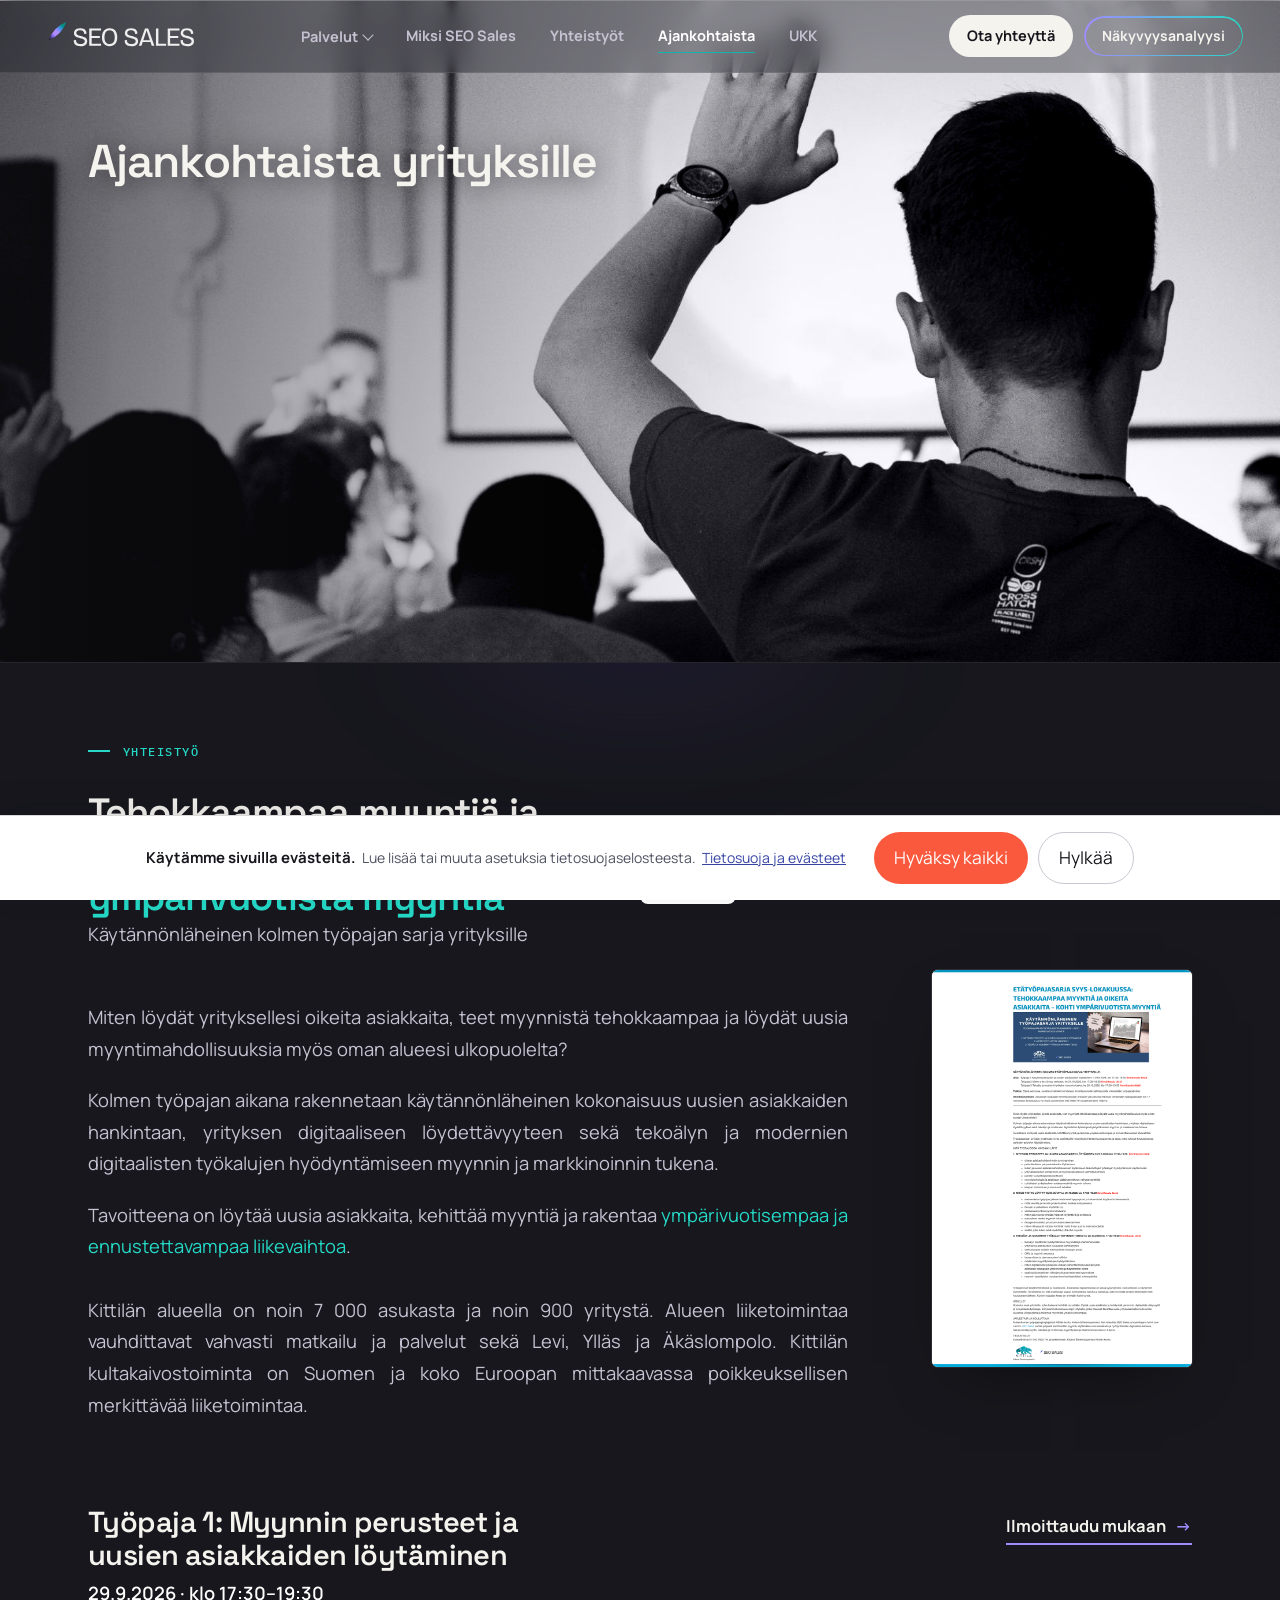
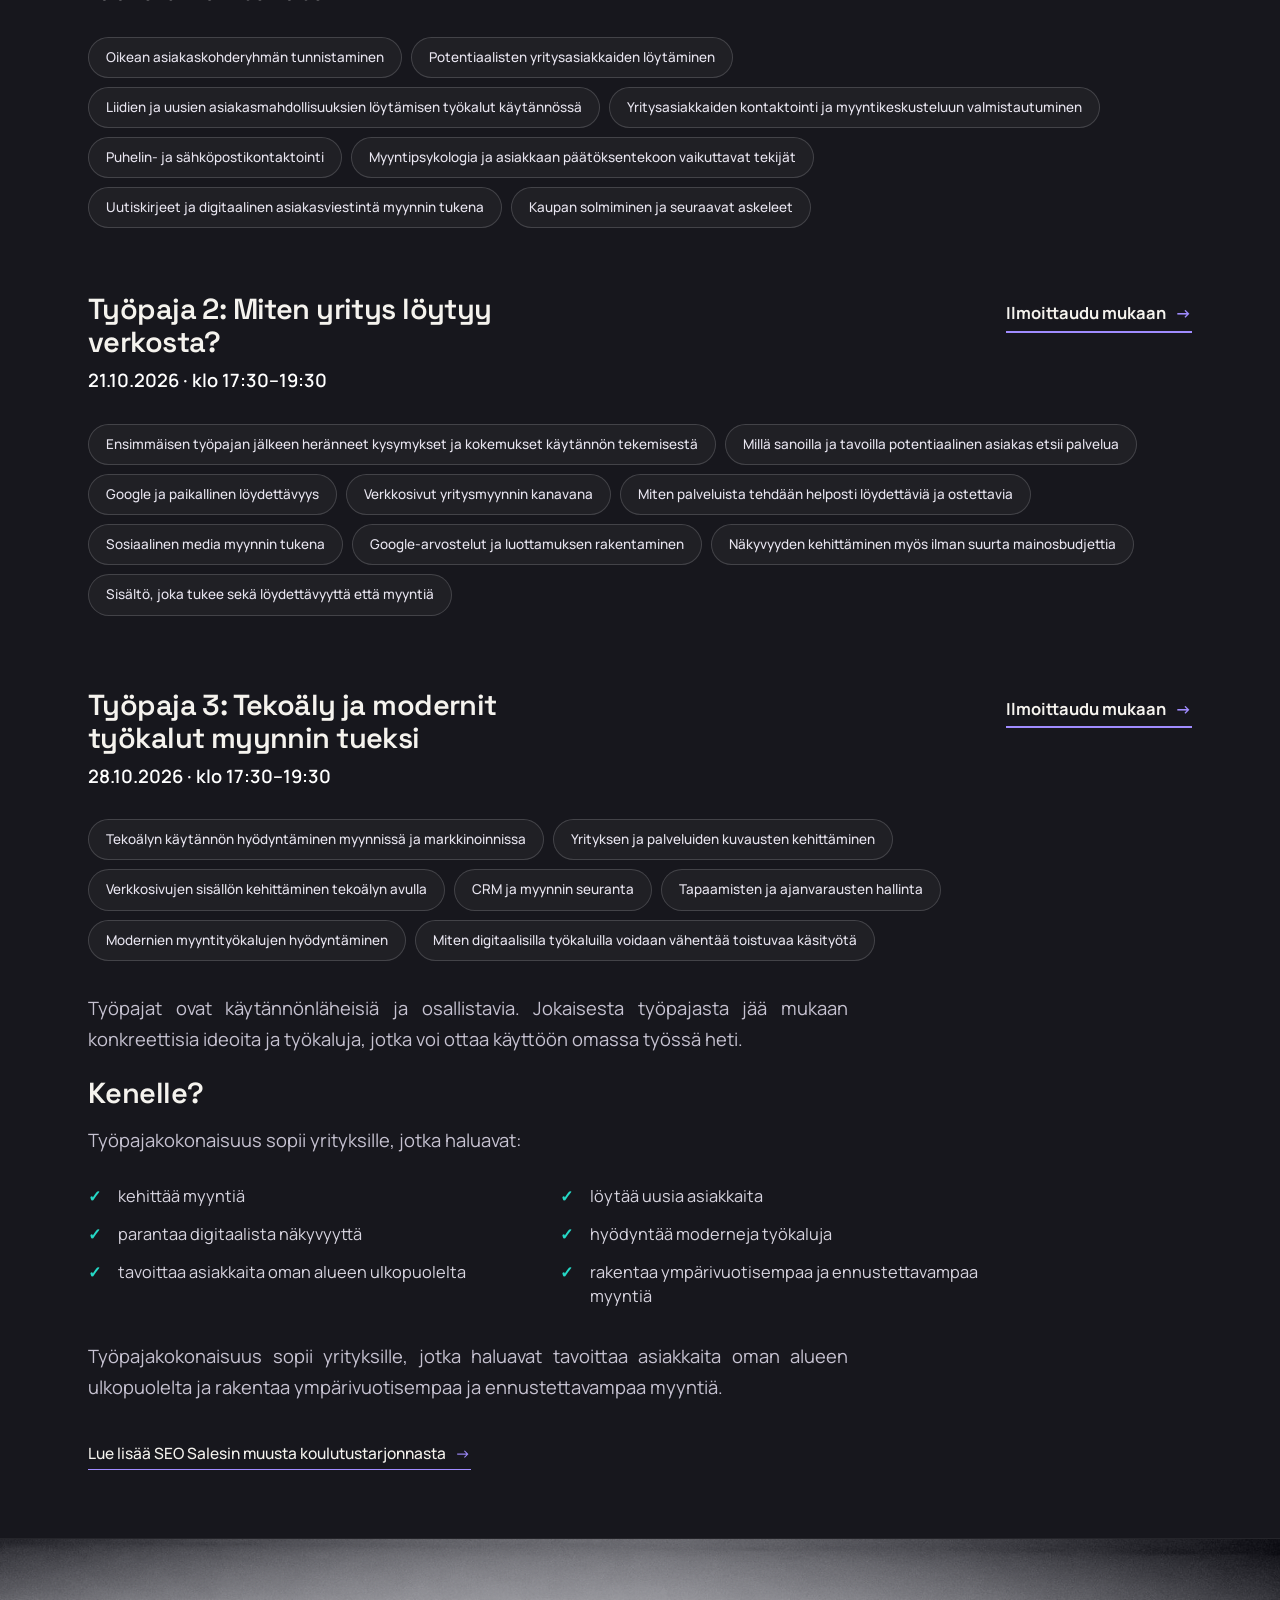
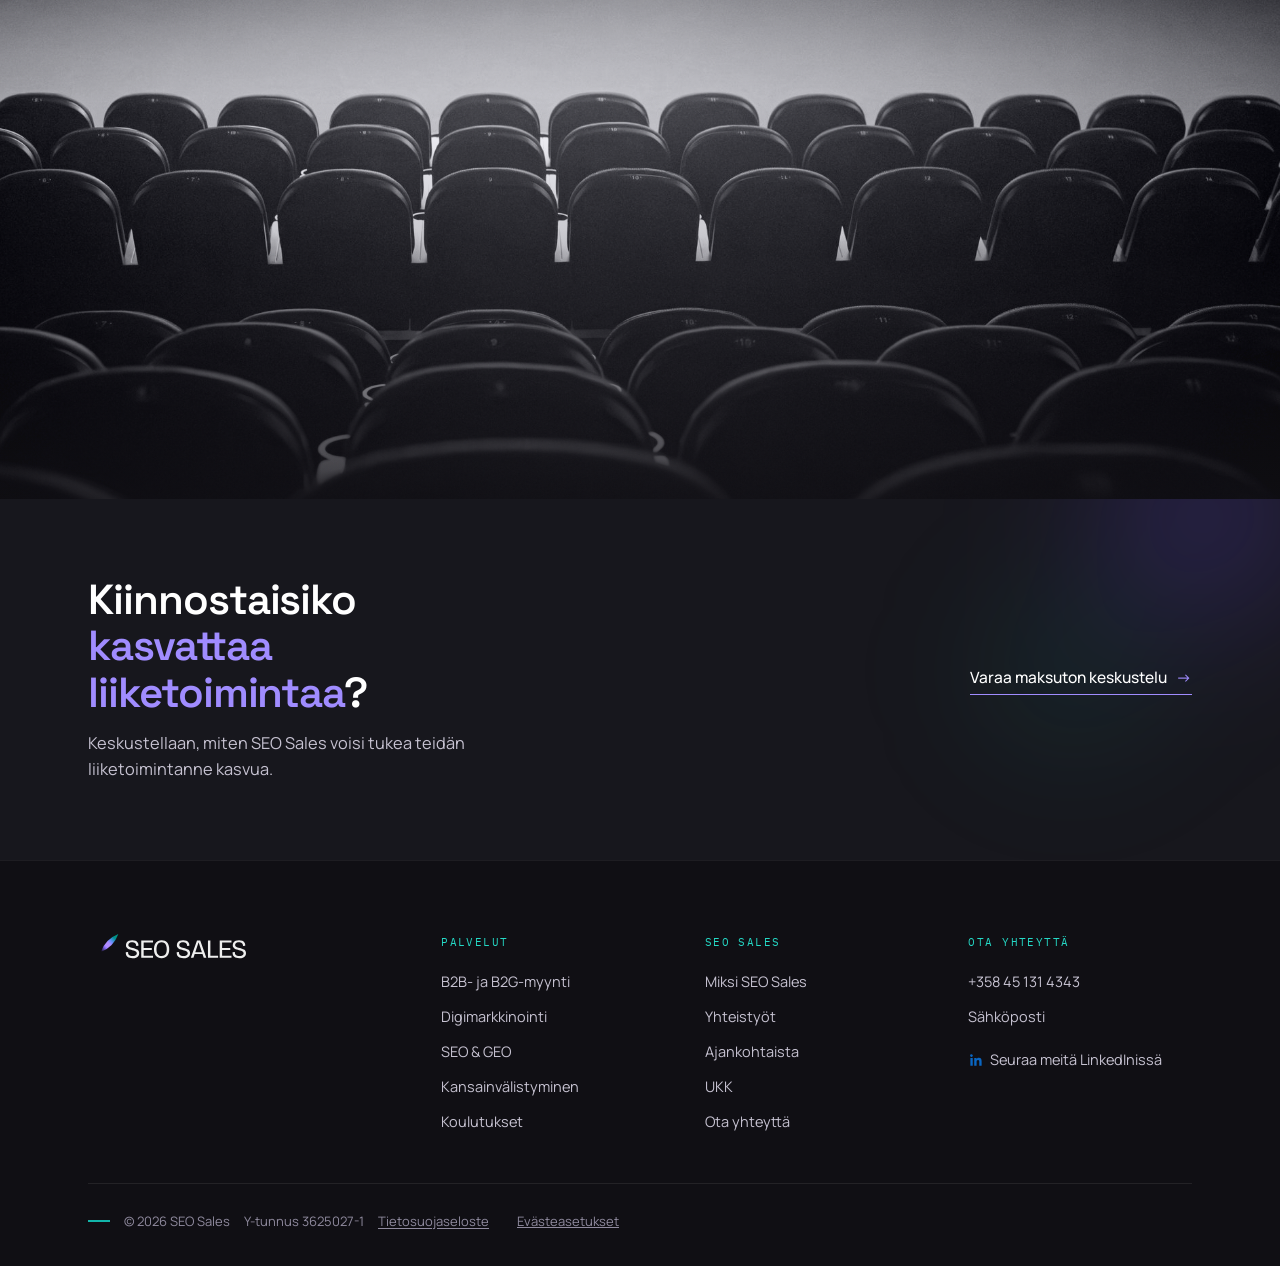
==== commit f2897389: "Make cookie notice general and gate analytics" ====
--- a/ajankohtaista.html
+++ b/ajankohtaista.html
@@ -3,14 +3,6 @@
 <head>
 <meta charset="UTF-8">
 <meta name="trustpilot-one-time-domain-verification-id" content="46264626-d55d-4eb8-880e-04349c40adad"/>
-<script async defer src="https://nalloo.com/nalloo.min.js" data-key="6ddf0916e34a0e8b49f6c13c5ade7e4a"></script>
-<script async src="https://www.googletagmanager.com/gtag/js?id=G-SJ32DQMVRD"></script>
-<script>
-  window.dataLayer = window.dataLayer || [];
-  function gtag(){dataLayer.push(arguments);}
-  gtag('js', new Date());
-  gtag('config', 'G-SJ32DQMVRD');
-</script>
 <meta name="viewport" content="width=device-width, initial-scale=1.0">
 <title>Ajankohtaista yrityksille | SEO Sales</title>
 <meta name="description" content="Ajankohtaista yrityksille: SEO Salesin koulutukset, yhteistyöt, tapahtumat ja muut yritysten myyntiin ja kasvuun liittyvät aiheet.">
@@ -38,7 +30,7 @@
 <link rel="preconnect" href="https://fonts.gstatic.com" crossorigin>
 <link rel="preload" as="style" href="https://fonts.googleapis.com/css2?family=Space+Grotesk:wght@400;500;600;700&family=Manrope:wght@400;500;600;700&family=IBM+Plex+Mono:wght@400;500&display=swap" onload="this.onload=null;this.rel='stylesheet'">
 <noscript><link href="https://fonts.googleapis.com/css2?family=Space+Grotesk:wght@400;500;600;700&family=Manrope:wght@400;500;600;700&family=IBM+Plex+Mono:wght@400;500&display=swap" rel="stylesheet"></noscript>
-<link rel="stylesheet" href="styles.css?v=20261022">
+<link rel="stylesheet" href="styles.css?v=20261107">
 <script>document.documentElement.classList.add('js')</script>
 </head>
 <body class="dark-hero">
@@ -210,6 +202,6 @@
 </footer>
 
 <script src="script.js?v=20261015"></script>
-<script src="leadfeeder-consent.js?v=20261106"></script>
+<script src="leadfeeder-consent.js?v=20261107"></script>
 </body>
 </html>
--- a/styles.css
+++ b/styles.css
@@ -1216,7 +1216,7 @@
 @media(prefers-reduced-motion:reduce){.glow-btn::before{animation:none}}
 .at-jump{margin-top:28px}
 
-/* Leadfeeder consent notice */
-.leadfeeder-consent{position:fixed;z-index:10000;left:50%;bottom:18px;transform:translateX(-50%);width:min(720px,calc(100vw - 32px));box-sizing:border-box;display:flex;gap:24px;align-items:center;justify-content:space-between;padding:22px 24px;background:#fff;color:#17161c;border:1px solid rgba(23,22,28,.16);border-radius:18px;box-shadow:0 14px 50px rgba(13,18,35,.22);font-family:var(--sans,Arial,sans-serif)}
-.leadfeeder-consent__copy{max-width:440px}.leadfeeder-consent__copy strong{display:block;font-size:17px}.leadfeeder-consent__copy p{margin:7px 0;font-size:14px;line-height:1.5;color:#4e5260}.leadfeeder-consent__copy a{font-size:13px;color:#3645a5;text-decoration:underline}.leadfeeder-consent__actions{display:flex;flex-direction:column;gap:8px;min-width:190px}.leadfeeder-consent__actions button,.leadfeeder-consent-settings{font:inherit;cursor:pointer}.leadfeeder-consent__accept{border:0;border-radius:999px;background:#171b3a;color:#fff;padding:11px 15px;font-weight:700}.leadfeeder-consent__reject{border:1px solid #c8cad2;border-radius:999px;background:#fff;color:#17161c;padding:10px 15px}.leadfeeder-consent__accept:focus-visible,.leadfeeder-consent__reject:focus-visible,.leadfeeder-consent-settings:focus-visible{outline:2px solid #5d63ce;outline-offset:3px}.leadfeeder-consent-settings{margin-left:14px;border:0;background:transparent;padding:0;color:inherit;text-decoration:underline;font-size:inherit}
-@media(max-width:640px){.leadfeeder-consent{bottom:10px;display:block;padding:18px}.leadfeeder-consent__actions{margin-top:14px;min-width:0}.leadfeeder-consent__accept,.leadfeeder-consent__reject{width:100%}}
+/* Cookie consent notice */
+.leadfeeder-consent{position:fixed;z-index:10000;left:0;right:0;bottom:0;box-sizing:border-box;display:flex;gap:28px;align-items:center;justify-content:center;padding:16px 24px;background:#fff;color:#17161c;border-top:1px solid rgba(23,22,28,.16);box-shadow:0 -8px 32px rgba(13,18,35,.12);font-family:var(--sans,Arial,sans-serif)}
+.leadfeeder-consent__copy{display:flex;gap:6px;align-items:baseline;flex-wrap:wrap}.leadfeeder-consent__copy strong{font-size:15px}.leadfeeder-consent__copy p{margin:0;font-size:14px;color:#4e5260}.leadfeeder-consent__copy a{font-size:14px;color:#3645a5;text-decoration:underline}.leadfeeder-consent__actions{display:flex;gap:10px;min-width:0}.leadfeeder-consent__actions button,.leadfeeder-consent-settings{font:inherit;cursor:pointer}.leadfeeder-consent__accept{border:0;border-radius:999px;background:#fa593e;color:#fff;padding:11px 20px;font-weight:600}.leadfeeder-consent__reject{border:1px solid #c8cad2;border-radius:999px;background:#fff;color:#17161c;padding:10px 20px}.leadfeeder-consent__accept:focus-visible,.leadfeeder-consent__reject:focus-visible,.leadfeeder-consent-settings:focus-visible{outline:2px solid #5d63ce;outline-offset:3px}.leadfeeder-consent-settings{margin-left:14px;border:0;background:transparent;padding:0;color:inherit;text-decoration:underline;font-size:inherit}
+@media(max-width:760px){.leadfeeder-consent{display:block;padding:14px 16px}.leadfeeder-consent__copy{display:block}.leadfeeder-consent__copy p{margin:4px 0}.leadfeeder-consent__actions{margin-top:12px}.leadfeeder-consent__actions button{flex:1}}
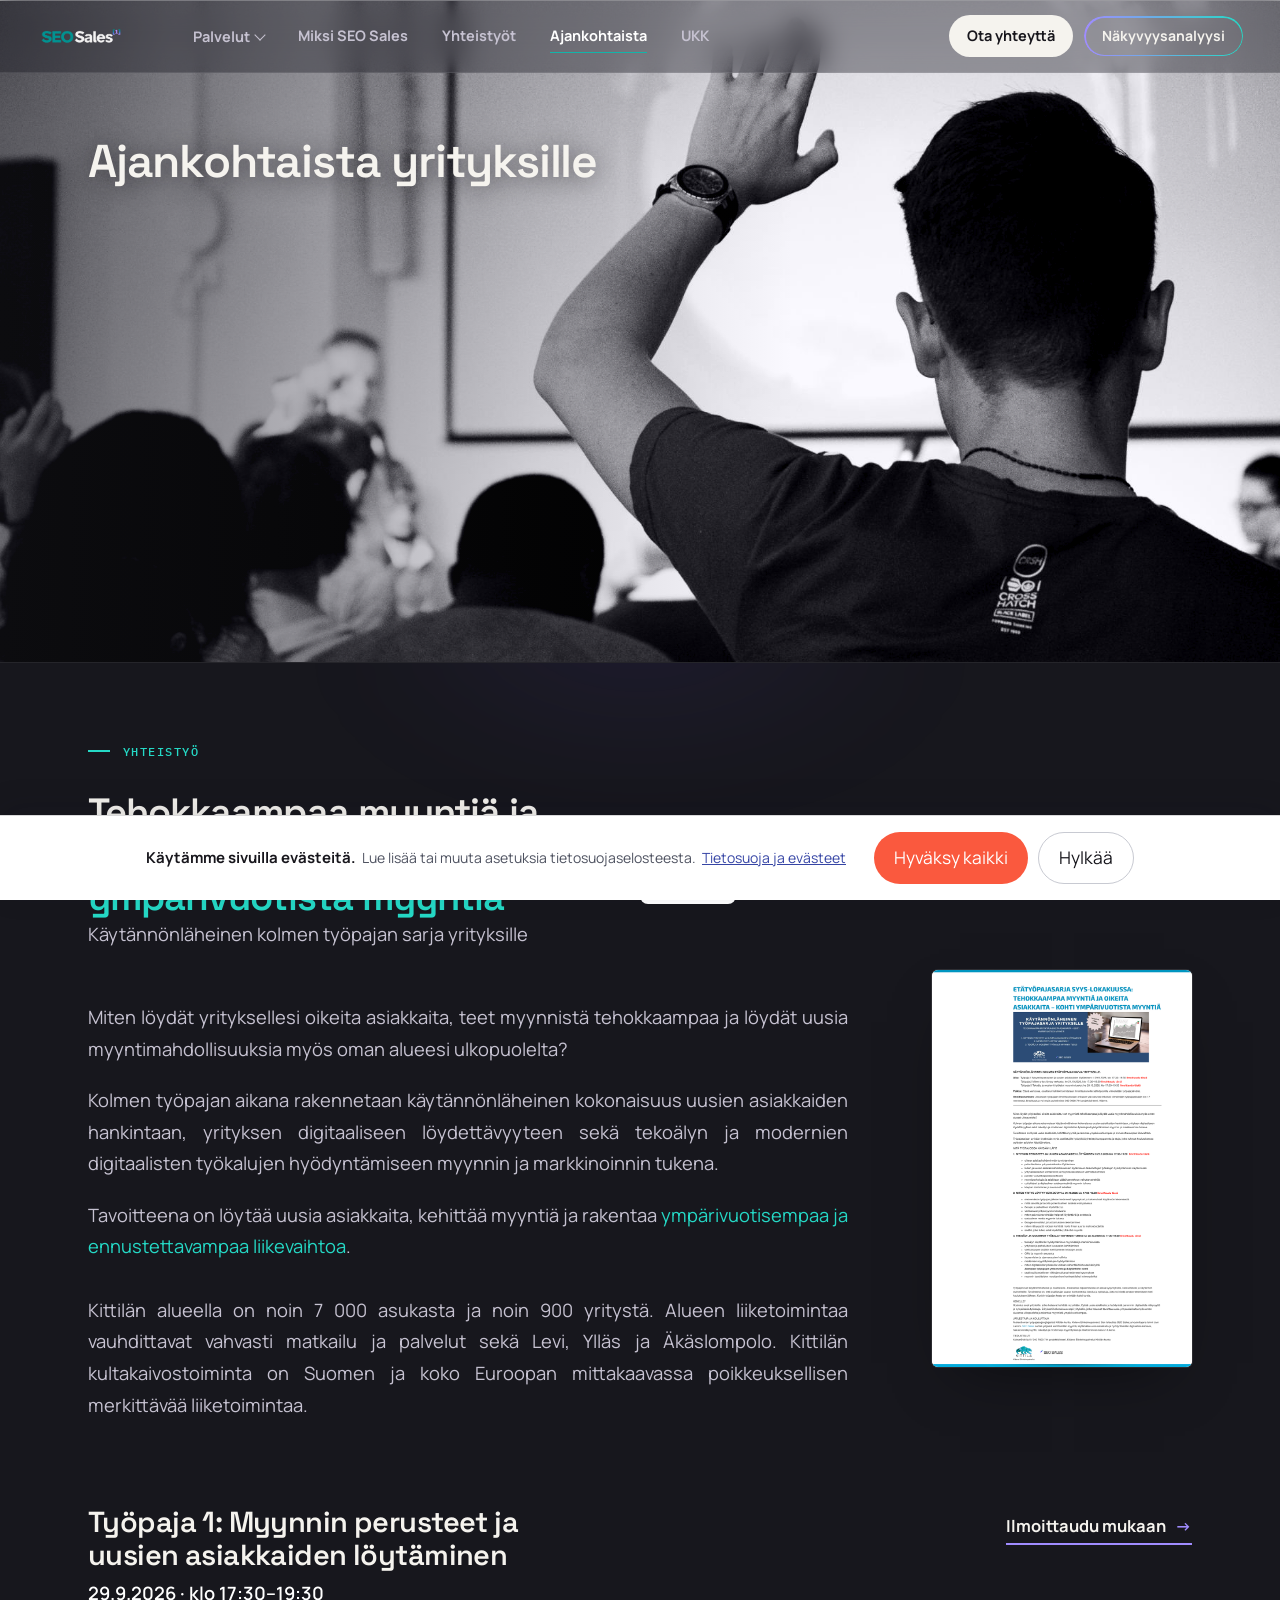
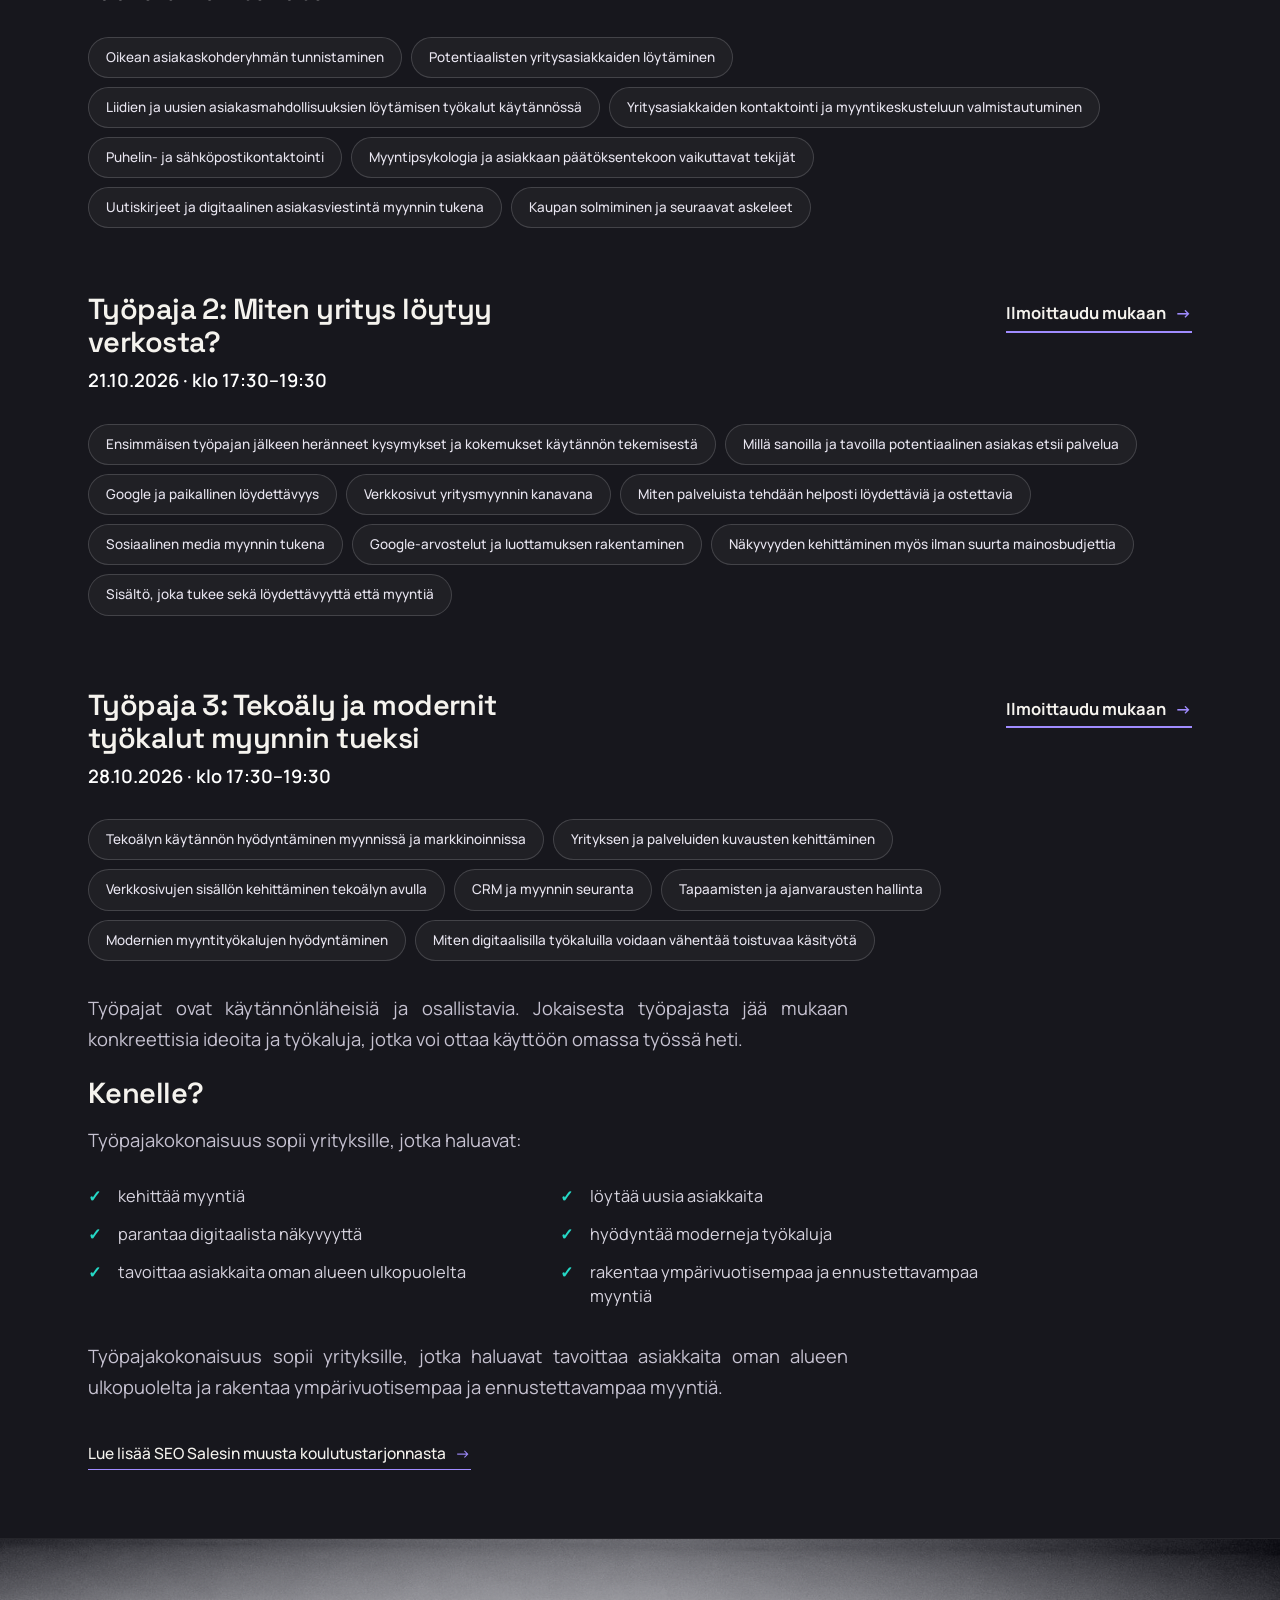
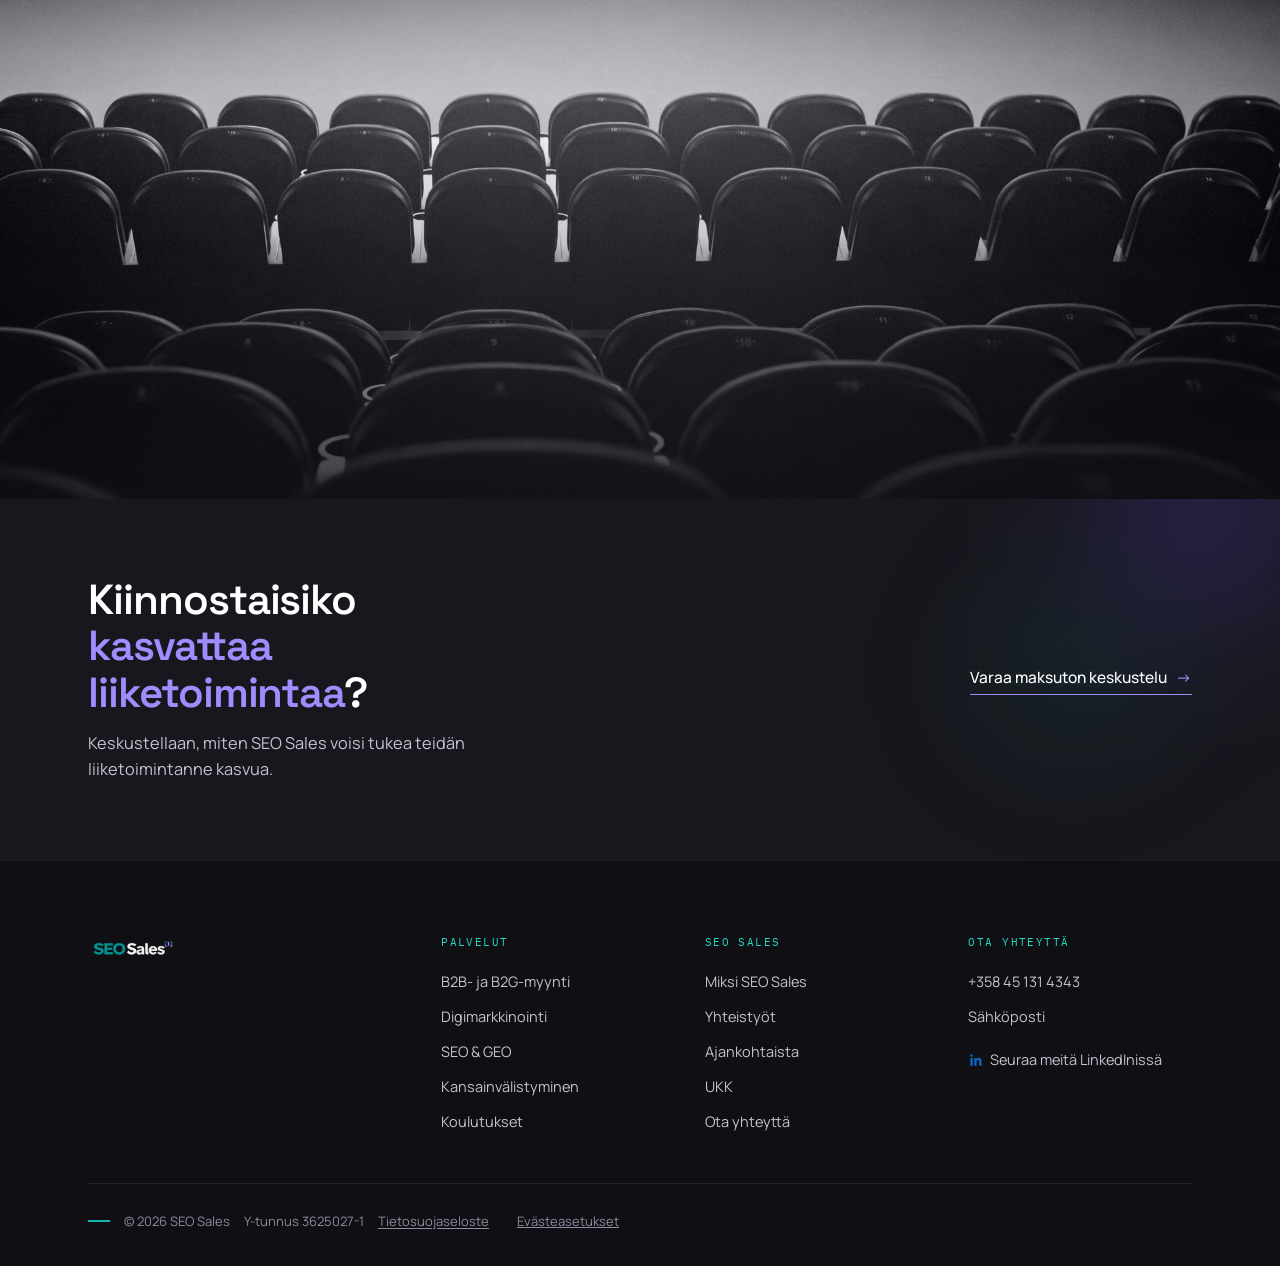
==== commit 7eae9fbe: "Update SEO Sales logo and favicon" ====
--- a/ajankohtaista.html
+++ b/ajankohtaista.html
@@ -7,7 +7,7 @@
 <title>Ajankohtaista yrityksille | SEO Sales</title>
 <meta name="description" content="Ajankohtaista yrityksille: SEO Salesin koulutukset, yhteistyöt, tapahtumat ja muut yritysten myyntiin ja kasvuun liittyvät aiheet.">
 <link rel="canonical" href="https://seosales.fi/ajankohtaista.html">
-<link rel="icon" type="image/svg+xml" href="favicon.svg">
+<link rel="icon" type="image/svg+xml" href="seo-sales-b2b-myynti-favicon.svg">
 <meta property="og:type" content="website">
 <meta property="og:site_name" content="SEO Sales">
 <meta property="og:locale" content="fi_FI">
@@ -37,7 +37,7 @@
 
 <header id="hdr">
   <div class="wrap nav">
-    <a href="/" class="logo"><img src="seo-sales-logo.svg" alt="SEO Sales"></a>
+    <a href="/" class="logo"><img src="seo-sales-b2b-myynti-yrityksen-kasvu.svg" alt="SEO Sales"></a>
     <nav class="nav-links">
       <div class="dropdown">
         <button type="button" aria-haspopup="true">Palvelut <span class="caret" aria-hidden="true"></span></button>
@@ -171,7 +171,7 @@
   <div class="wrap">
     <div class="foot-grid">
       <div class="foot-brand">
-        <a href="/" class="logo"><img src="seo-sales-logo.svg" alt="SEO Sales"></a>
+        <a href="/" class="logo"><img src="seo-sales-b2b-myynti-yrityksen-kasvu.svg" alt="SEO Sales"></a>
       </div>
       <nav class="foot-col foot-col--palvelut" aria-label="Palvelut">
         <div class="foot-h">Palvelut</div>
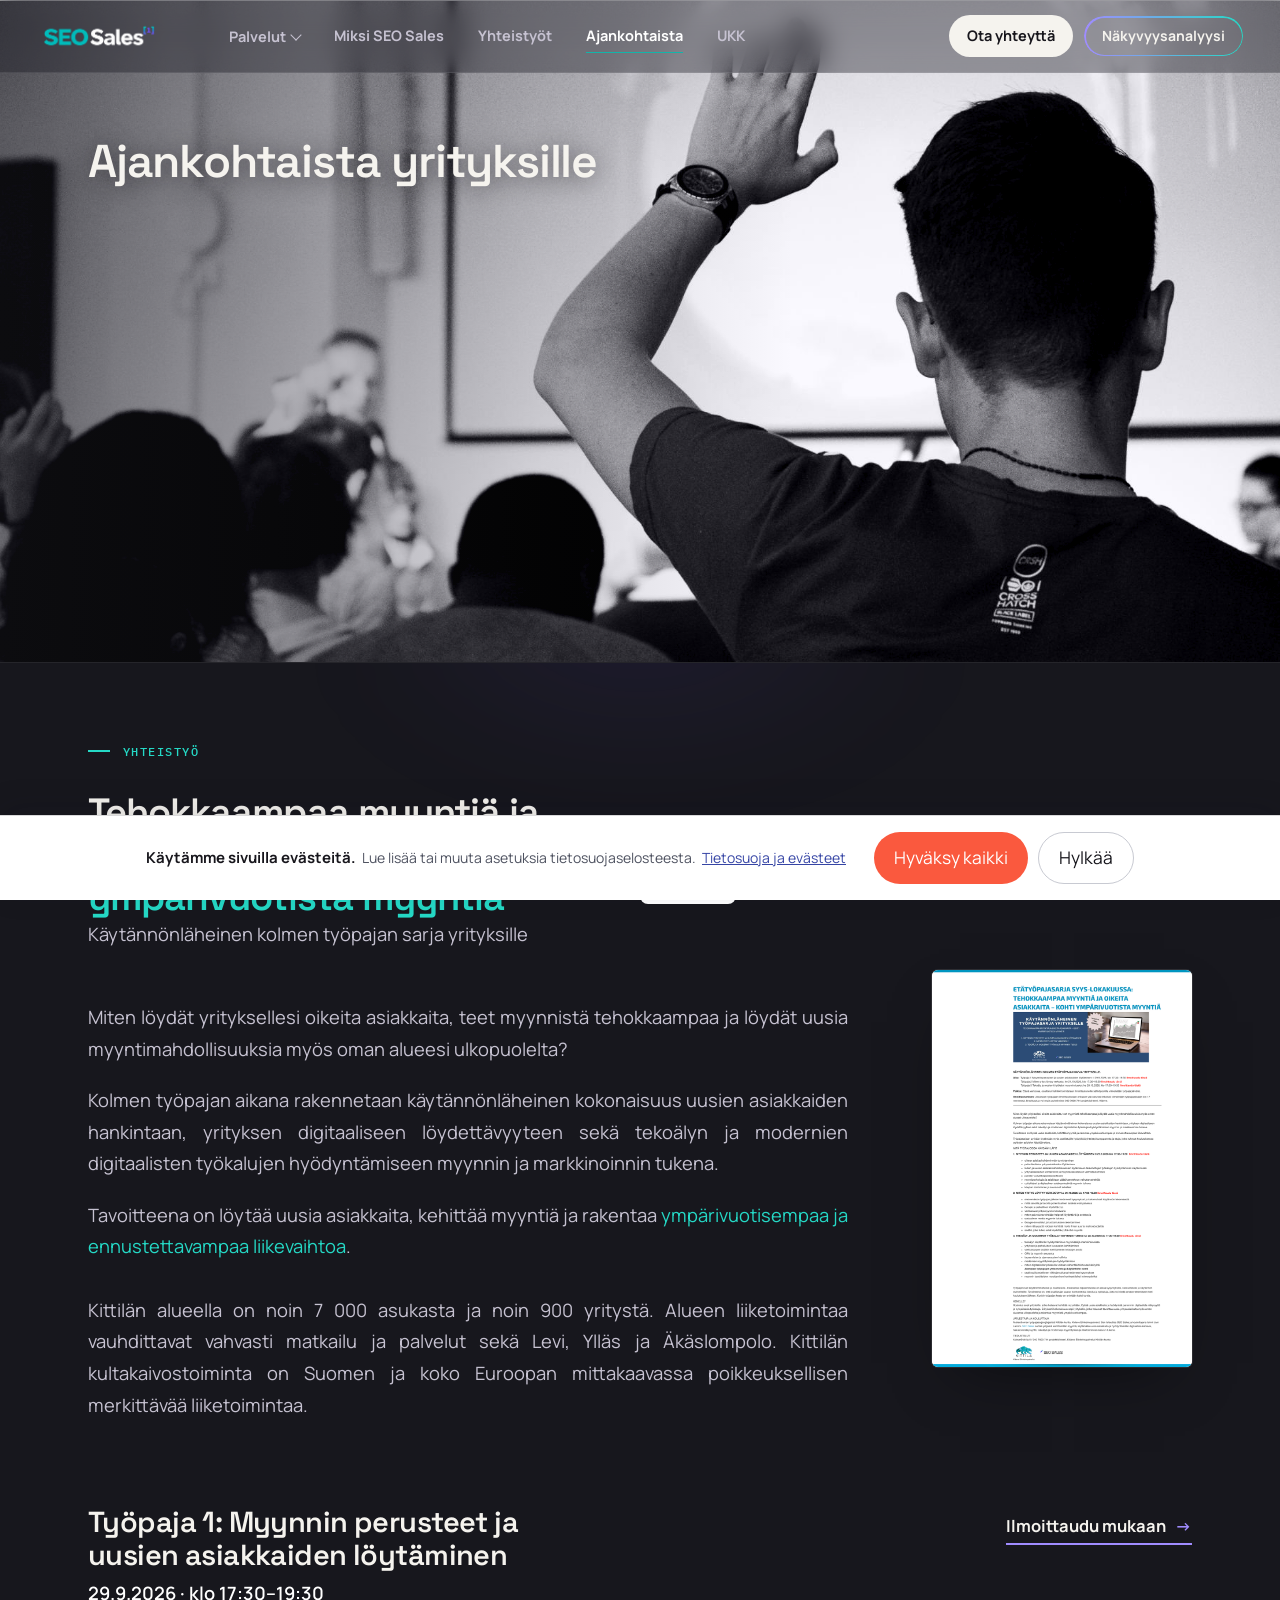
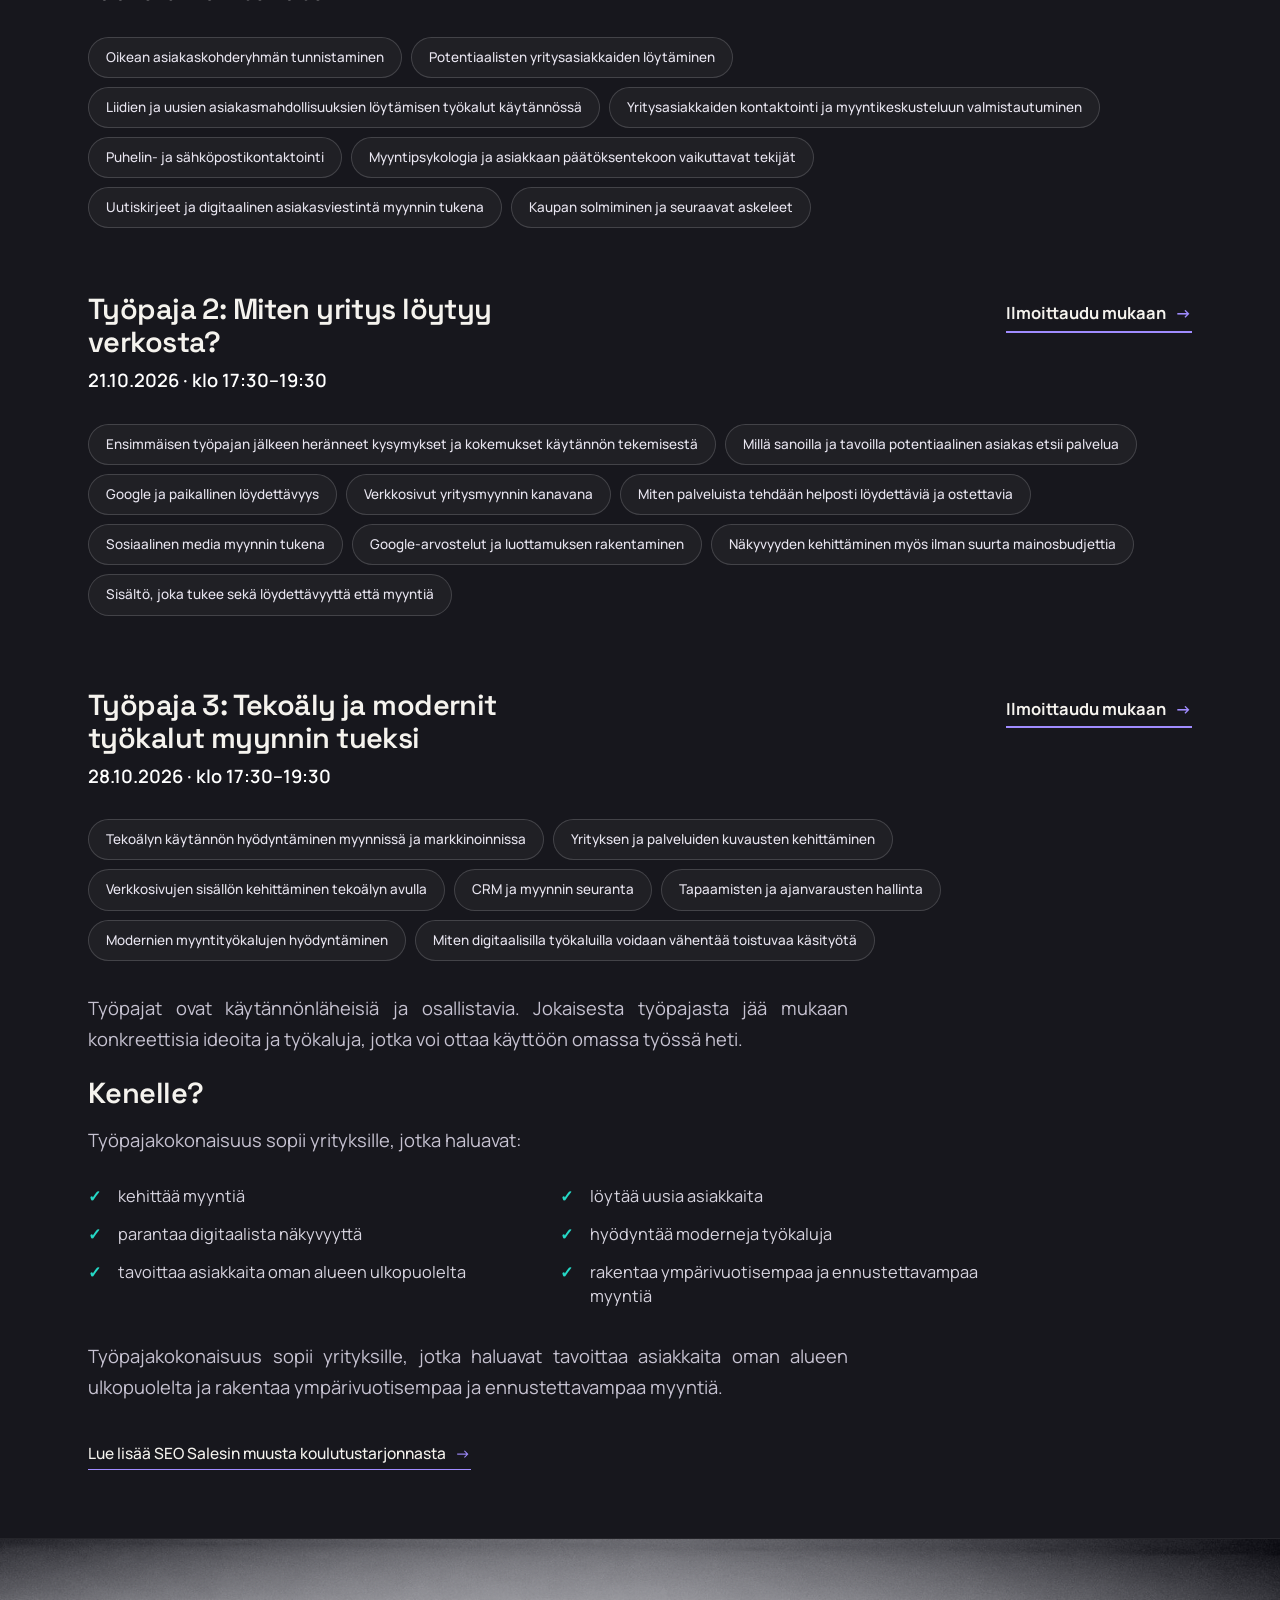
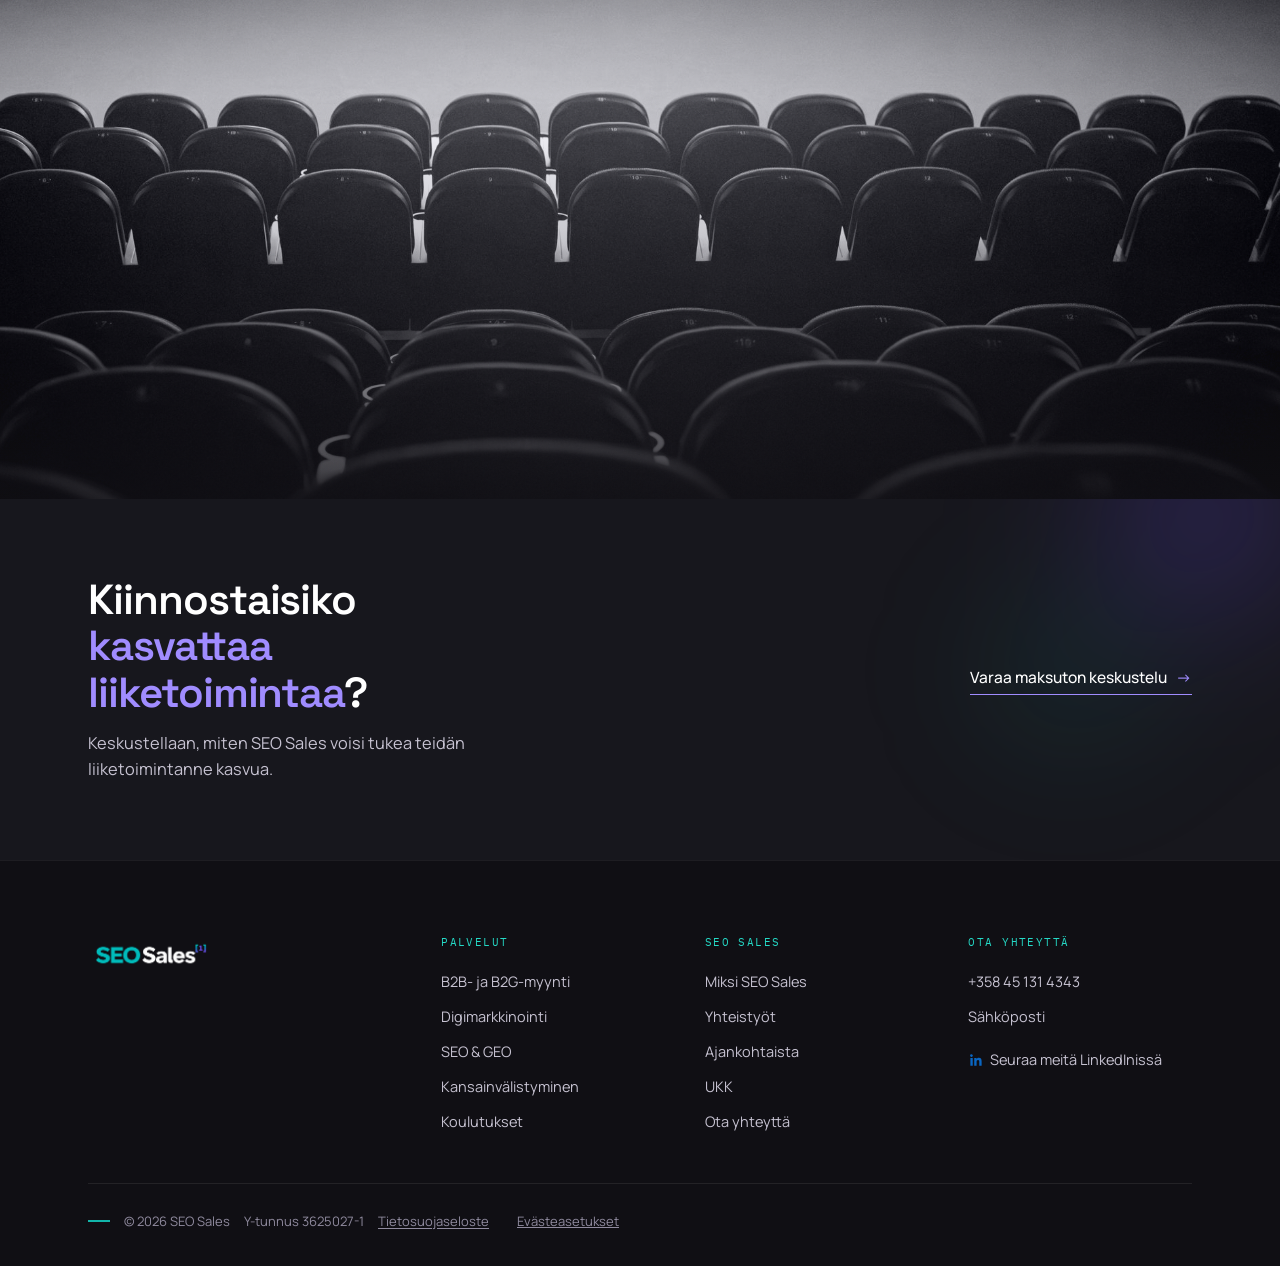
==== commit 3bd7d79e: "Use white SEO Sales logo on dark backgrounds" ====
--- a/ajankohtaista.html
+++ b/ajankohtaista.html
@@ -37,7 +37,7 @@
 
 <header id="hdr">
   <div class="wrap nav">
-    <a href="/" class="logo"><img src="seo-sales-b2b-myynti-yrityksen-kasvu.svg" alt="SEO Sales"></a>
+    <a href="/" class="logo"><img src="seo-sales-b2b-myynti-yrityksen-kasvu-valkoinen.svg" alt="SEO Sales"></a>
     <nav class="nav-links">
       <div class="dropdown">
         <button type="button" aria-haspopup="true">Palvelut <span class="caret" aria-hidden="true"></span></button>
@@ -171,7 +171,7 @@
   <div class="wrap">
     <div class="foot-grid">
       <div class="foot-brand">
-        <a href="/" class="logo"><img src="seo-sales-b2b-myynti-yrityksen-kasvu.svg" alt="SEO Sales"></a>
+        <a href="/" class="logo"><img src="seo-sales-b2b-myynti-yrityksen-kasvu-valkoinen.svg" alt="SEO Sales"></a>
       </div>
       <nav class="foot-col foot-col--palvelut" aria-label="Palvelut">
         <div class="foot-h">Palvelut</div>
--- a/styles.css
+++ b/styles.css
@@ -76,12 +76,12 @@
 .logo{display:inline-flex;align-items:baseline;gap:8px;font-family:var(--display);font-weight:600;color:var(--navy);font-size:20px;letter-spacing:.06em;text-transform:uppercase;white-space:nowrap;line-height:1}
 .logo b{font-weight:700;font-size:27px;letter-spacing:.01em;line-height:1;background:linear-gradient(135deg,var(--violet) 20%,var(--violet-dark) 55%,var(--turq-dark));-webkit-background-clip:text;background-clip:text;-webkit-text-fill-color:transparent;color:var(--violet-dark);filter:drop-shadow(0 1.5px 1.5px rgba(82,50,224,.18));transition:filter .25s ease}
 .logo:hover b{filter:drop-shadow(0 2px 5px rgba(108,77,246,.4))}
-.logo img{height:30px;width:auto;display:block;transition:height .38s cubic-bezier(.2,.7,.2,1),filter .3s,opacity .2s}
-header.stuck .logo img{height:25px}
+.logo img{height:42px;width:auto;display:block;transition:height .38s cubic-bezier(.2,.7,.2,1),filter .3s,opacity .2s}
+header.stuck .logo img{height:35px}
 .logo:hover img{opacity:.85}
 /* Logon merkissä on violetti #7C6DC4: pelkkä invert kääntäisi sen oliivinvihreäksi.
    hue-rotate palauttaa sen vaaleaksi violetiksi (#8E7FD6), teksti muuttuu valkoiseksi. */
-.dark-hero header .logo img{filter:invert(1) hue-rotate(180deg)}
+.dark-hero header .logo img{filter:none}
 footer .logo img{height:30px}
 .nav-links{display:flex;gap:4px;align-items:center}
 .nav-links>a,.dropdown>button{color:var(--text);font-size:14.5px;font-family:var(--sans);font-weight:700;background:none;border:0;cursor:pointer;transition:color .2s,background .25s ease;padding:9px 15px;border-radius:999px;white-space:nowrap}
@@ -621,7 +621,7 @@
 /* Footer — deliberate charcoal ending */
 footer{padding:72px 0 34px;background:var(--charcoal-3);border-top:1px solid rgba(255,255,255,.06)}
 footer .logo{color:#F5F3EE}
-footer .logo img{height:30px;filter:invert(1) hue-rotate(180deg)}
+footer .logo img{height:42px;filter:none}
 .foot-grid{display:grid;grid-template-columns:1.4fr 1fr 1fr 1fr;gap:40px;align-items:start;padding-bottom:48px;border-bottom:1px solid rgba(255,255,255,.08)}
 .foot-col{display:flex;flex-direction:column;gap:10px;min-width:0}
 .foot-h{font-family:var(--mono);font-size:11px;letter-spacing:.13em;text-transform:uppercase;color:var(--turq-bright);margin-bottom:8px}
@@ -894,7 +894,7 @@
   .nav-links.open>*:nth-child(5){animation-delay:.29s}
   body.menu-open{overflow:hidden}
   body.menu-open header,body.menu-open.dark-hero header:not(.stuck){background:var(--charcoal-3);border-bottom-color:rgba(255,255,255,.08);backdrop-filter:none}
-  body.menu-open header .logo img{filter:invert(1) hue-rotate(180deg)}
+  body.menu-open header .logo img{filter:none}
   body.menu-open .menu-btn{color:#F5F3EE}
 }
 @keyframes navIn{from{opacity:0;transform:translateY(10px)}to{opacity:1;transform:none}}
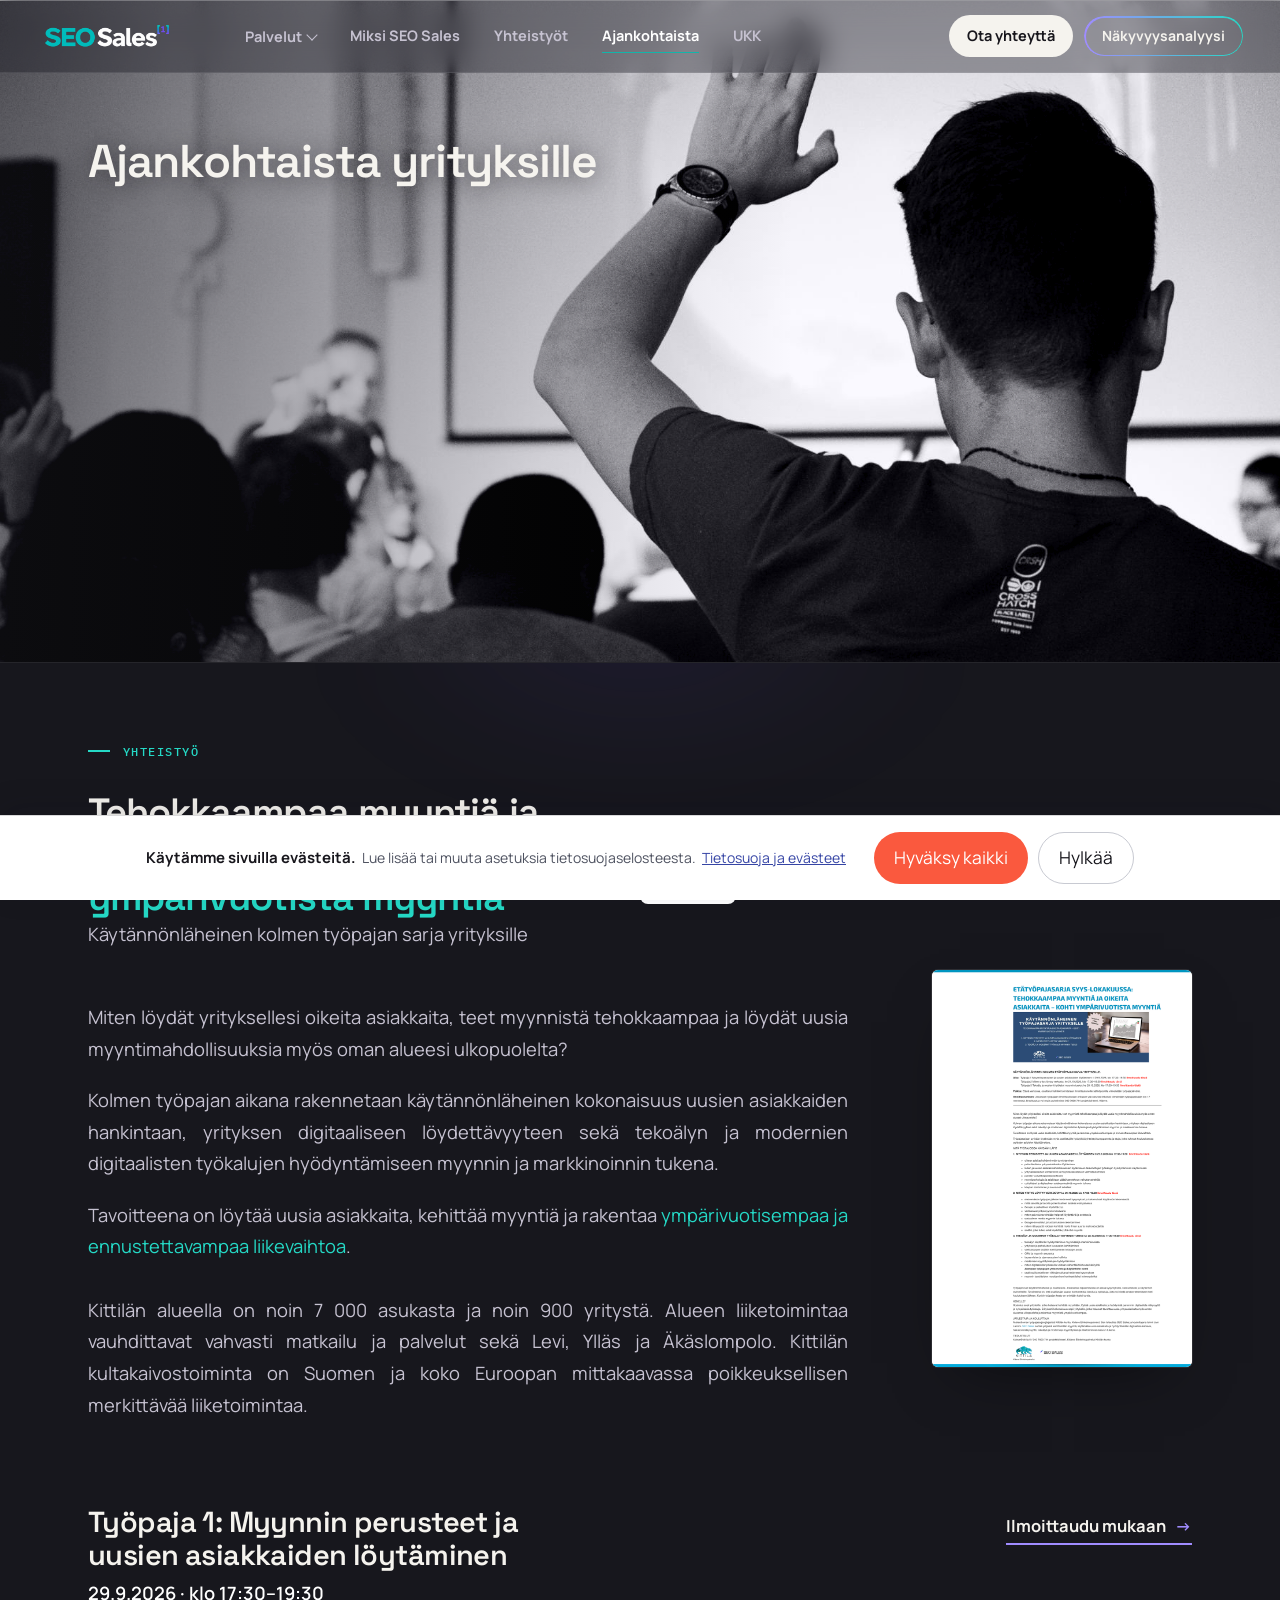
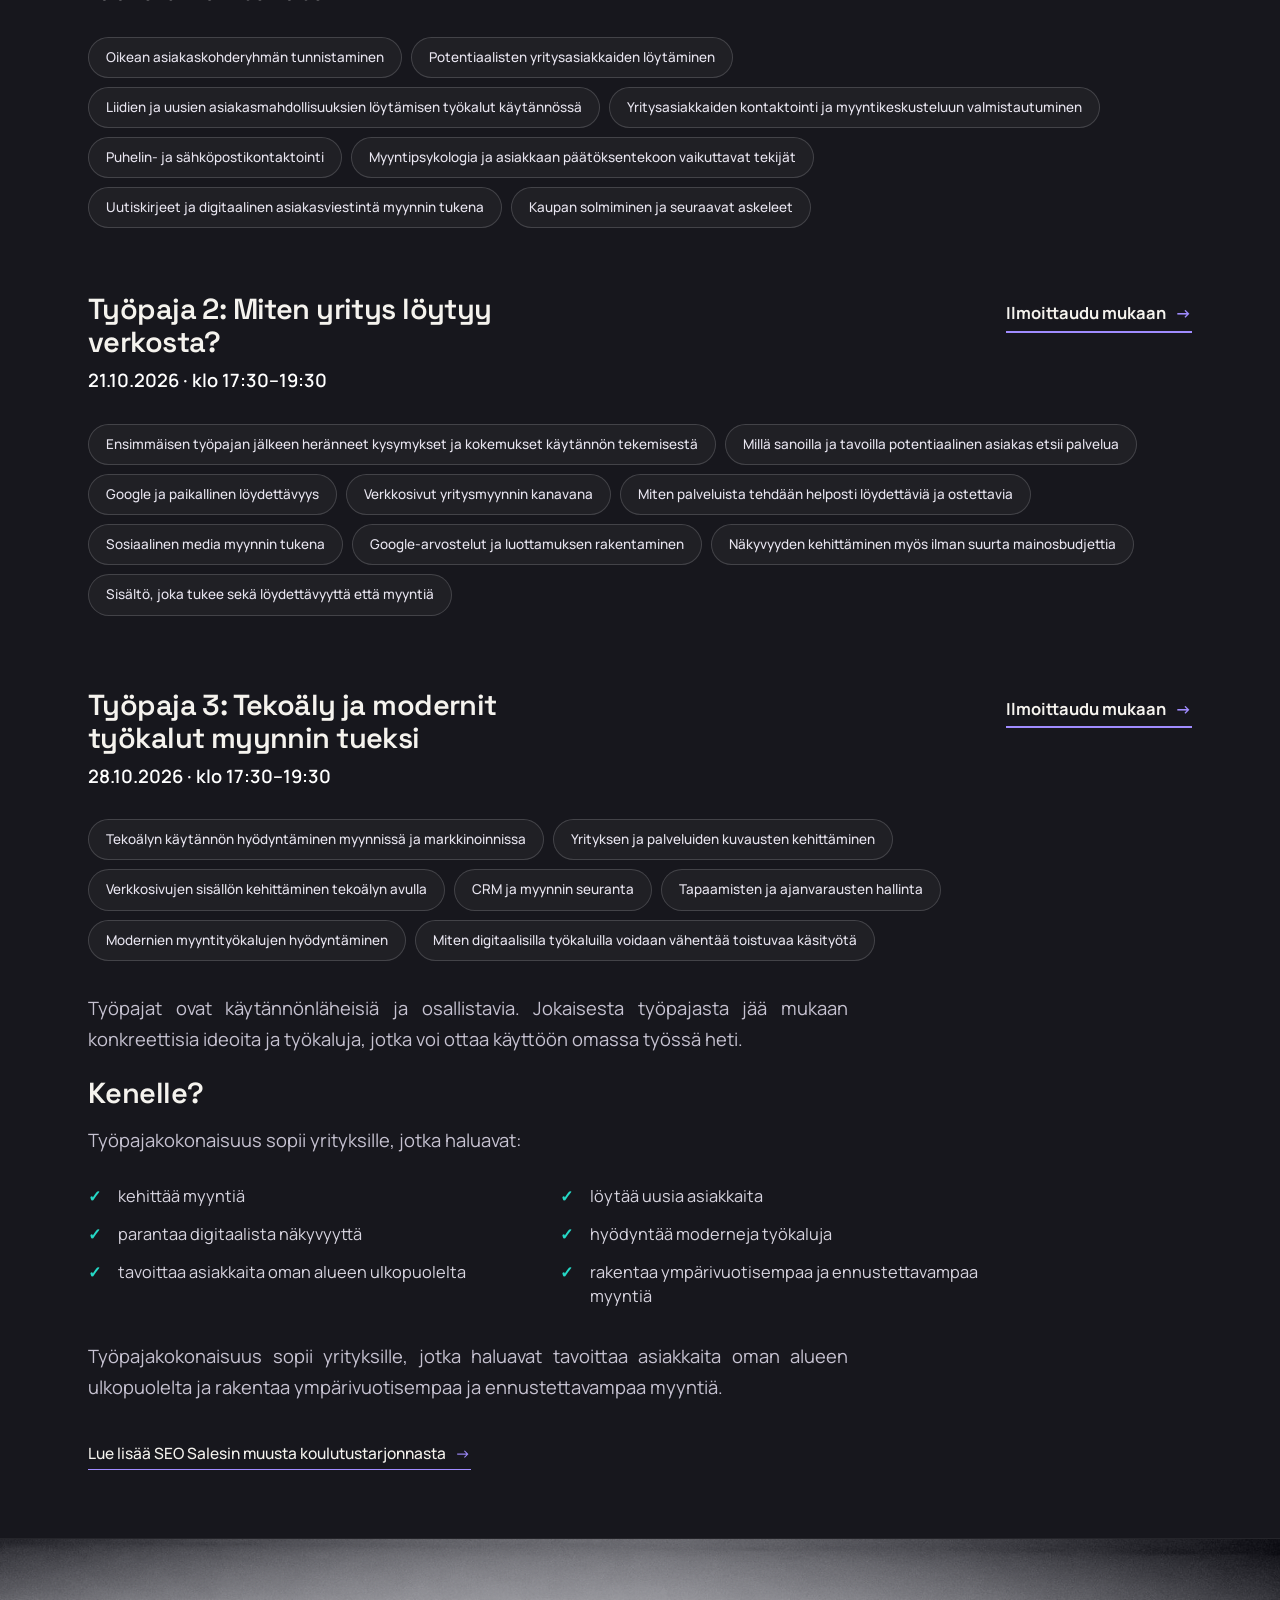
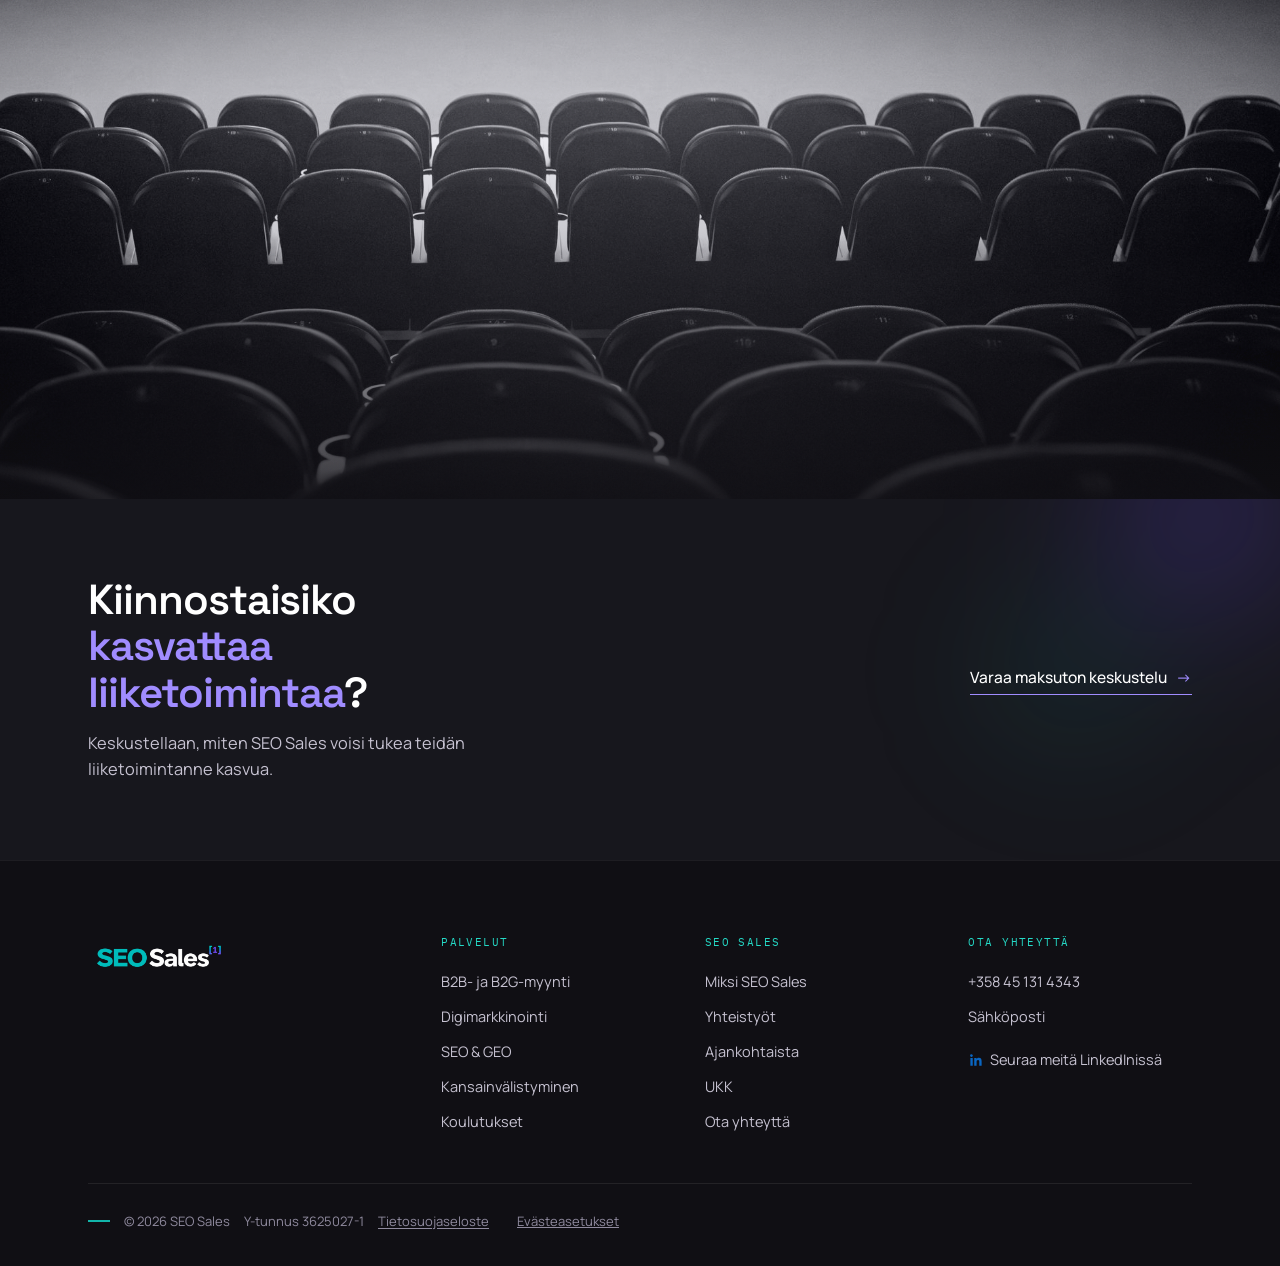
==== commit 2a8216cf: "Apply white logo and refresh stylesheet cache" ====
--- a/ajankohtaista.html
+++ b/ajankohtaista.html
@@ -30,7 +30,7 @@
 <link rel="preconnect" href="https://fonts.gstatic.com" crossorigin>
 <link rel="preload" as="style" href="https://fonts.googleapis.com/css2?family=Space+Grotesk:wght@400;500;600;700&family=Manrope:wght@400;500;600;700&family=IBM+Plex+Mono:wght@400;500&display=swap" onload="this.onload=null;this.rel='stylesheet'">
 <noscript><link href="https://fonts.googleapis.com/css2?family=Space+Grotesk:wght@400;500;600;700&family=Manrope:wght@400;500;600;700&family=IBM+Plex+Mono:wght@400;500&display=swap" rel="stylesheet"></noscript>
-<link rel="stylesheet" href="styles.css?v=20261107">
+<link rel="stylesheet" href="styles.css?v=20261113cc">
 <script>document.documentElement.classList.add('js')</script>
 </head>
 <body class="dark-hero">
--- a/styles.css
+++ b/styles.css
@@ -76,8 +76,8 @@
 .logo{display:inline-flex;align-items:baseline;gap:8px;font-family:var(--display);font-weight:600;color:var(--navy);font-size:20px;letter-spacing:.06em;text-transform:uppercase;white-space:nowrap;line-height:1}
 .logo b{font-weight:700;font-size:27px;letter-spacing:.01em;line-height:1;background:linear-gradient(135deg,var(--violet) 20%,var(--violet-dark) 55%,var(--turq-dark));-webkit-background-clip:text;background-clip:text;-webkit-text-fill-color:transparent;color:var(--violet-dark);filter:drop-shadow(0 1.5px 1.5px rgba(82,50,224,.18));transition:filter .25s ease}
 .logo:hover b{filter:drop-shadow(0 2px 5px rgba(108,77,246,.4))}
-.logo img{height:42px;width:auto;display:block;transition:height .38s cubic-bezier(.2,.7,.2,1),filter .3s,opacity .2s}
-header.stuck .logo img{height:35px}
+.logo img{height:47.25px;width:auto;display:block;transition:height .38s cubic-bezier(.2,.7,.2,1),filter .3s,opacity .2s}
+header.stuck .logo img{height:39.4px}
 .logo:hover img{opacity:.85}
 /* Logon merkissä on violetti #7C6DC4: pelkkä invert kääntäisi sen oliivinvihreäksi.
    hue-rotate palauttaa sen vaaleaksi violetiksi (#8E7FD6), teksti muuttuu valkoiseksi. */
@@ -621,7 +621,7 @@
 /* Footer — deliberate charcoal ending */
 footer{padding:72px 0 34px;background:var(--charcoal-3);border-top:1px solid rgba(255,255,255,.06)}
 footer .logo{color:#F5F3EE}
-footer .logo img{height:42px;filter:none}
+footer .logo img{height:47.25px;filter:none}
 .foot-grid{display:grid;grid-template-columns:1.4fr 1fr 1fr 1fr;gap:40px;align-items:start;padding-bottom:48px;border-bottom:1px solid rgba(255,255,255,.08)}
 .foot-col{display:flex;flex-direction:column;gap:10px;min-width:0}
 .foot-h{font-family:var(--mono);font-size:11px;letter-spacing:.13em;text-transform:uppercase;color:var(--turq-bright);margin-bottom:8px}
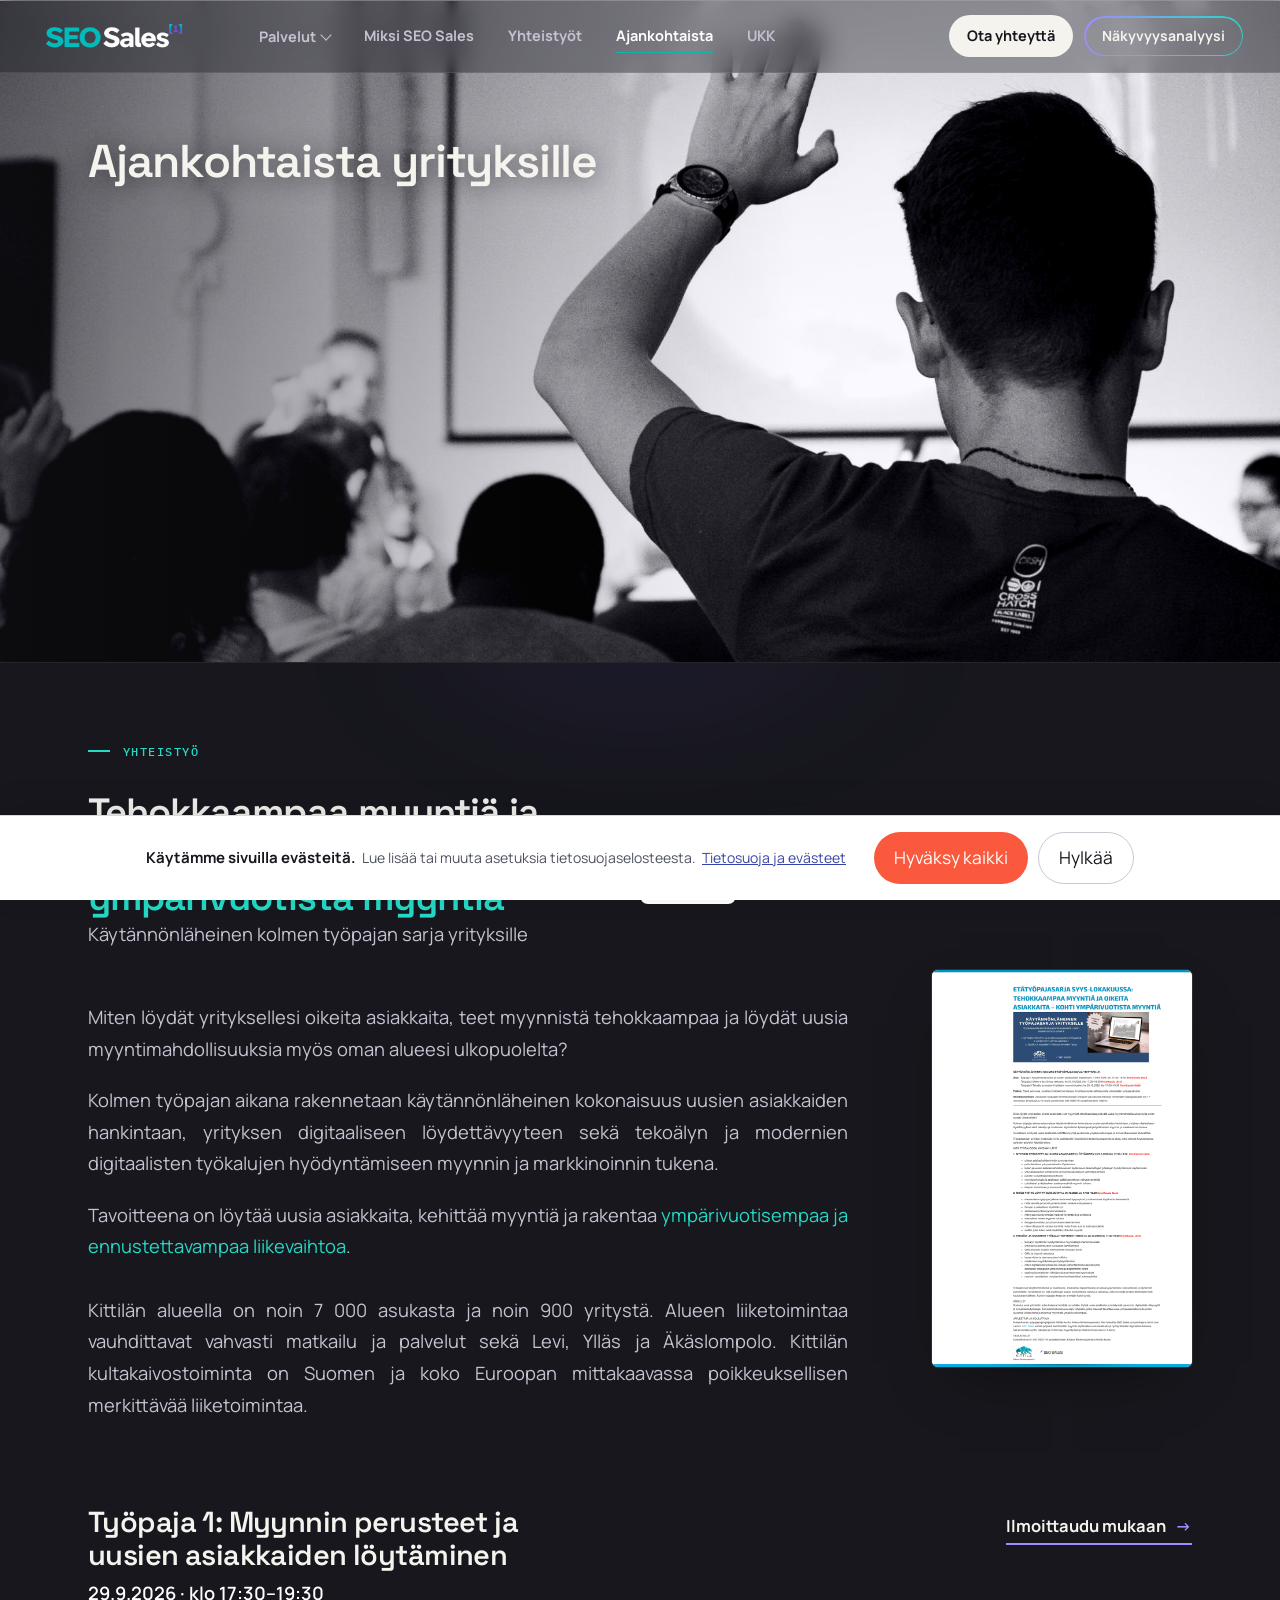
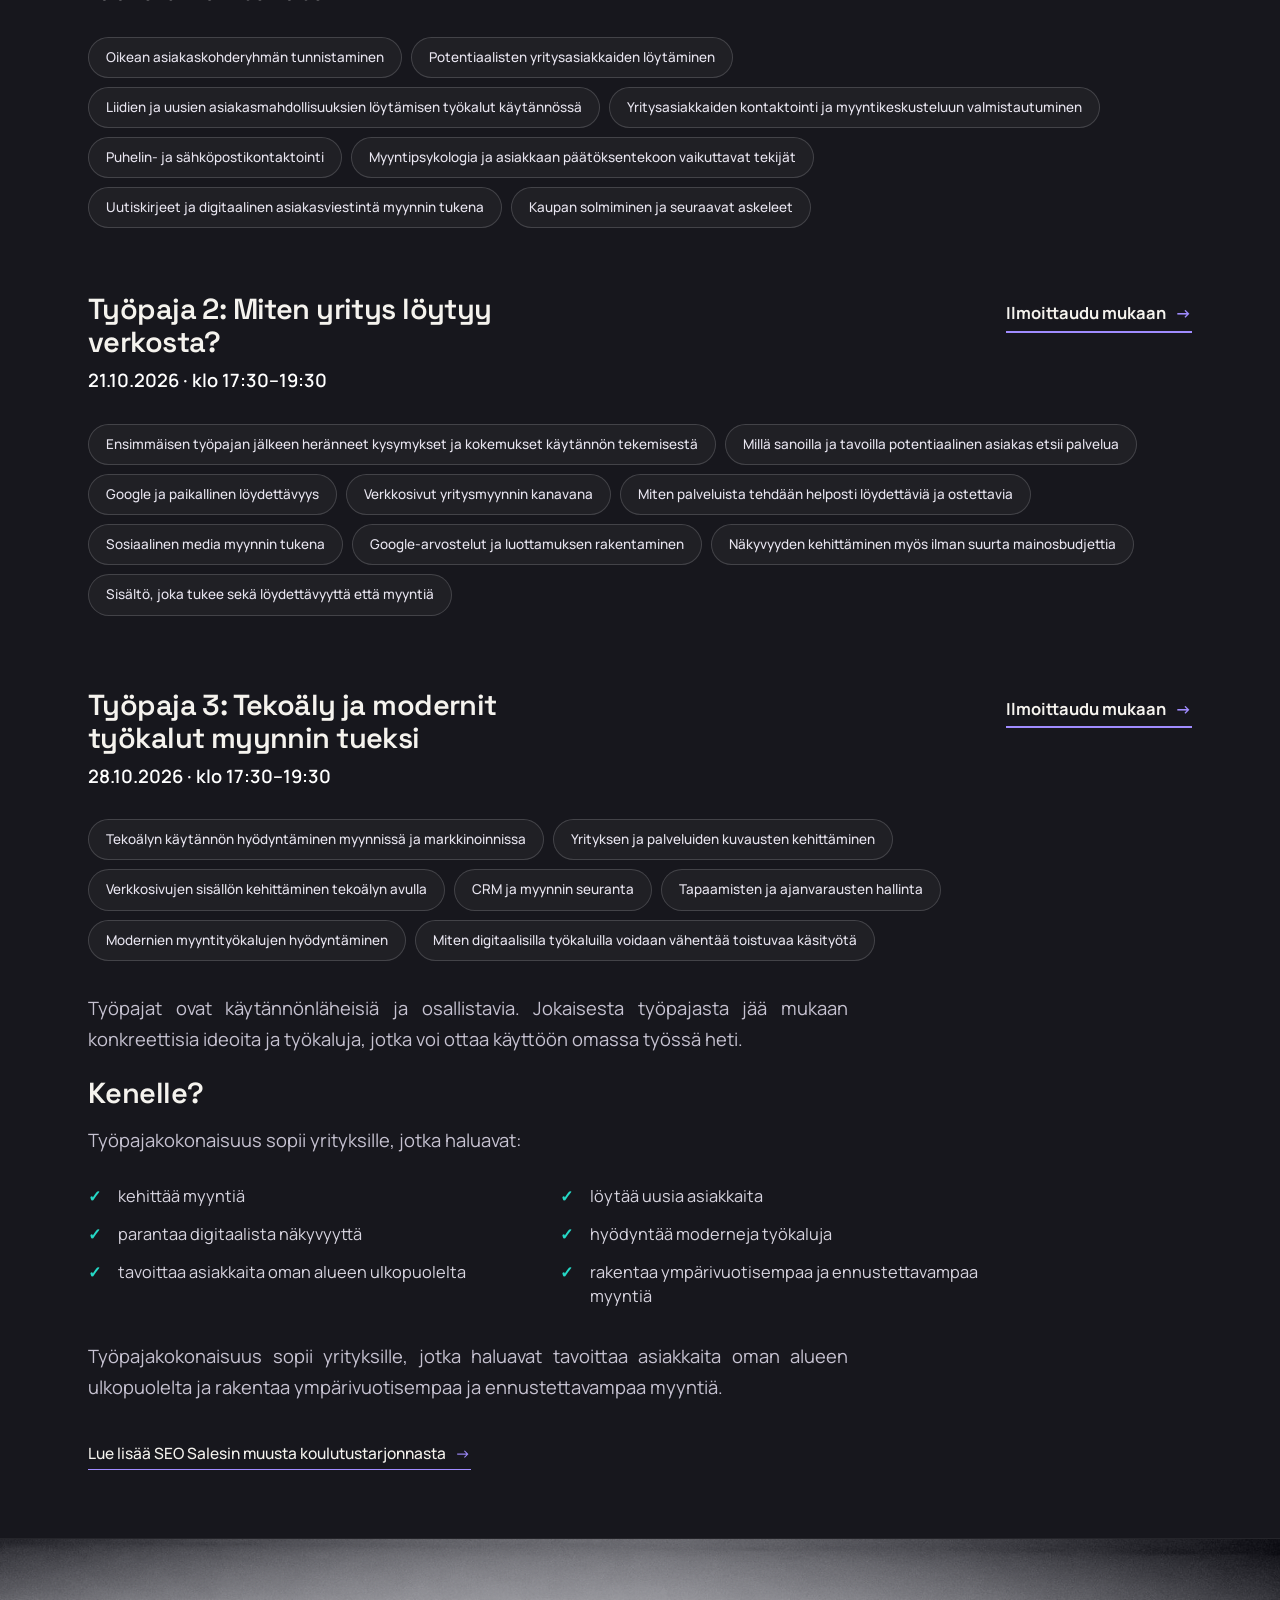
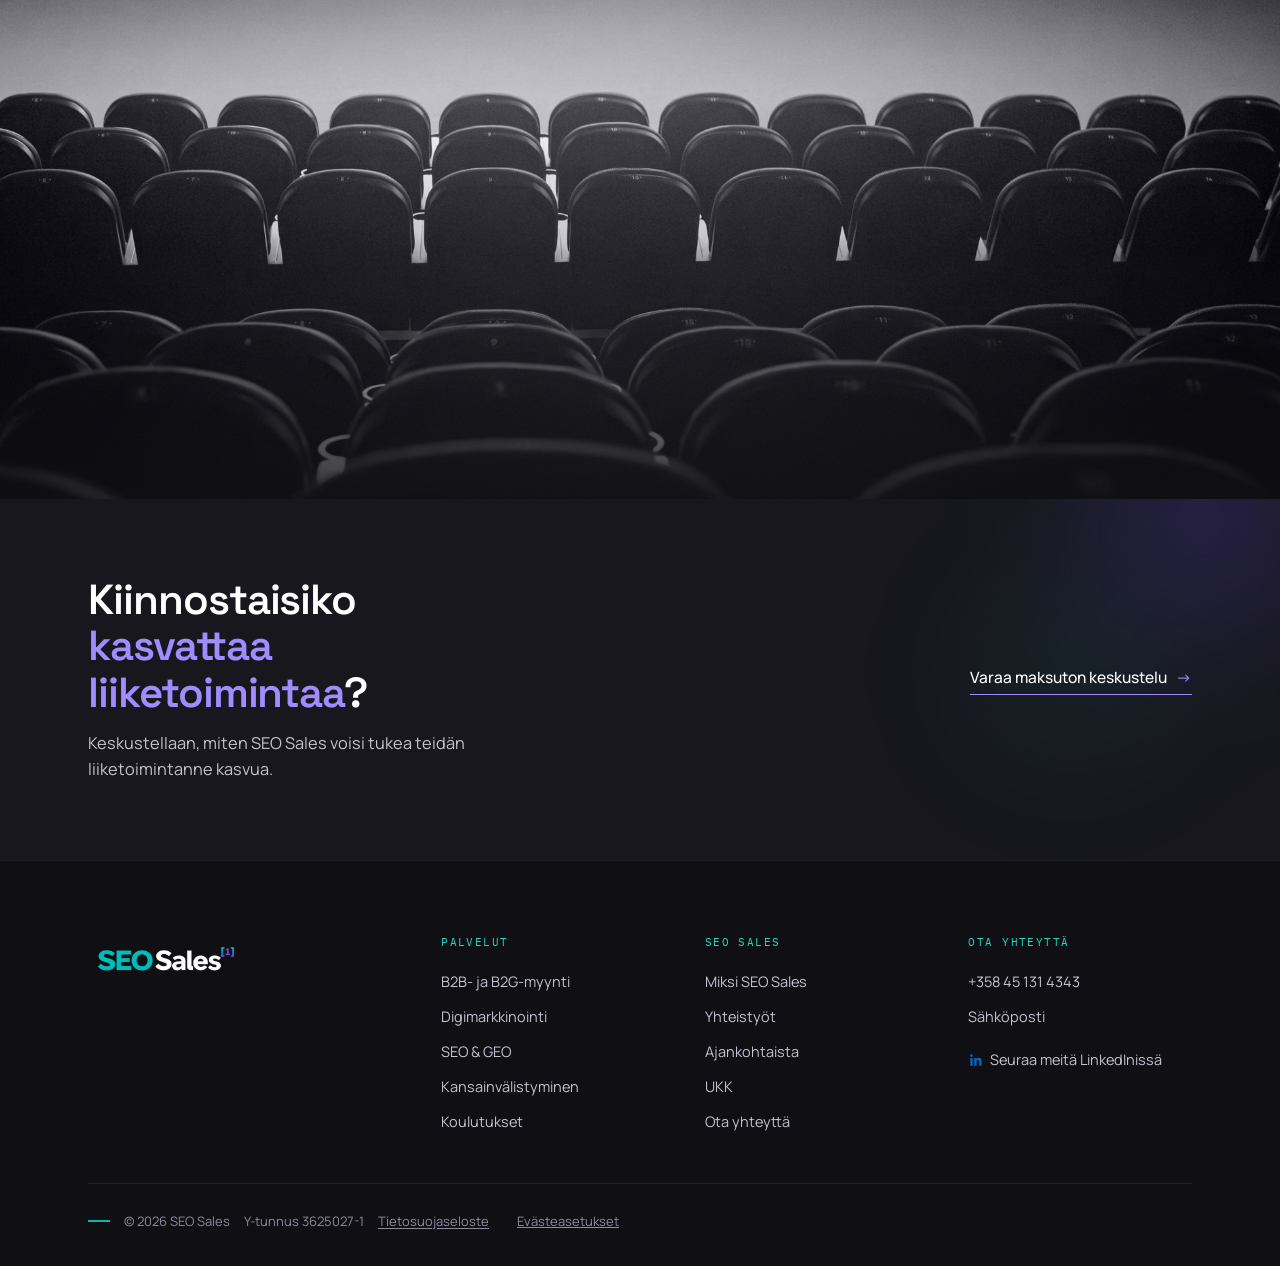
==== commit df9a63b2: "Synchronize logo styling across all pages" ====
--- a/ajankohtaista.html
+++ b/ajankohtaista.html
@@ -30,7 +30,7 @@
 <link rel="preconnect" href="https://fonts.gstatic.com" crossorigin>
 <link rel="preload" as="style" href="https://fonts.googleapis.com/css2?family=Space+Grotesk:wght@400;500;600;700&family=Manrope:wght@400;500;600;700&family=IBM+Plex+Mono:wght@400;500&display=swap" onload="this.onload=null;this.rel='stylesheet'">
 <noscript><link href="https://fonts.googleapis.com/css2?family=Space+Grotesk:wght@400;500;600;700&family=Manrope:wght@400;500;600;700&family=IBM+Plex+Mono:wght@400;500&display=swap" rel="stylesheet"></noscript>
-<link rel="stylesheet" href="styles.css?v=20261113cc">
+<link rel="stylesheet" href="styles.css?v=20261113-final">
 <script>document.documentElement.classList.add('js')</script>
 </head>
 <body class="dark-hero">
--- a/styles.css
+++ b/styles.css
@@ -76,8 +76,8 @@
 .logo{display:inline-flex;align-items:baseline;gap:8px;font-family:var(--display);font-weight:600;color:var(--navy);font-size:20px;letter-spacing:.06em;text-transform:uppercase;white-space:nowrap;line-height:1}
 .logo b{font-weight:700;font-size:27px;letter-spacing:.01em;line-height:1;background:linear-gradient(135deg,var(--violet) 20%,var(--violet-dark) 55%,var(--turq-dark));-webkit-background-clip:text;background-clip:text;-webkit-text-fill-color:transparent;color:var(--violet-dark);filter:drop-shadow(0 1.5px 1.5px rgba(82,50,224,.18));transition:filter .25s ease}
 .logo:hover b{filter:drop-shadow(0 2px 5px rgba(108,77,246,.4))}
-.logo img{height:47.25px;width:auto;display:block;transition:height .38s cubic-bezier(.2,.7,.2,1),filter .3s,opacity .2s}
-header.stuck .logo img{height:39.4px}
+.logo img{height:52px;width:auto;display:block;transition:height .38s cubic-bezier(.2,.7,.2,1),filter .3s,opacity .2s}
+header.stuck .logo img{height:43.3px}
 .logo:hover img{opacity:.85}
 /* Logon merkissä on violetti #7C6DC4: pelkkä invert kääntäisi sen oliivinvihreäksi.
    hue-rotate palauttaa sen vaaleaksi violetiksi (#8E7FD6), teksti muuttuu valkoiseksi. */
@@ -621,7 +621,7 @@
 /* Footer — deliberate charcoal ending */
 footer{padding:72px 0 34px;background:var(--charcoal-3);border-top:1px solid rgba(255,255,255,.06)}
 footer .logo{color:#F5F3EE}
-footer .logo img{height:47.25px;filter:none}
+footer .logo img{height:52px;filter:none}
 .foot-grid{display:grid;grid-template-columns:1.4fr 1fr 1fr 1fr;gap:40px;align-items:start;padding-bottom:48px;border-bottom:1px solid rgba(255,255,255,.08)}
 .foot-col{display:flex;flex-direction:column;gap:10px;min-width:0}
 .foot-h{font-family:var(--mono);font-size:11px;letter-spacing:.13em;text-transform:uppercase;color:var(--turq-bright);margin-bottom:8px}
